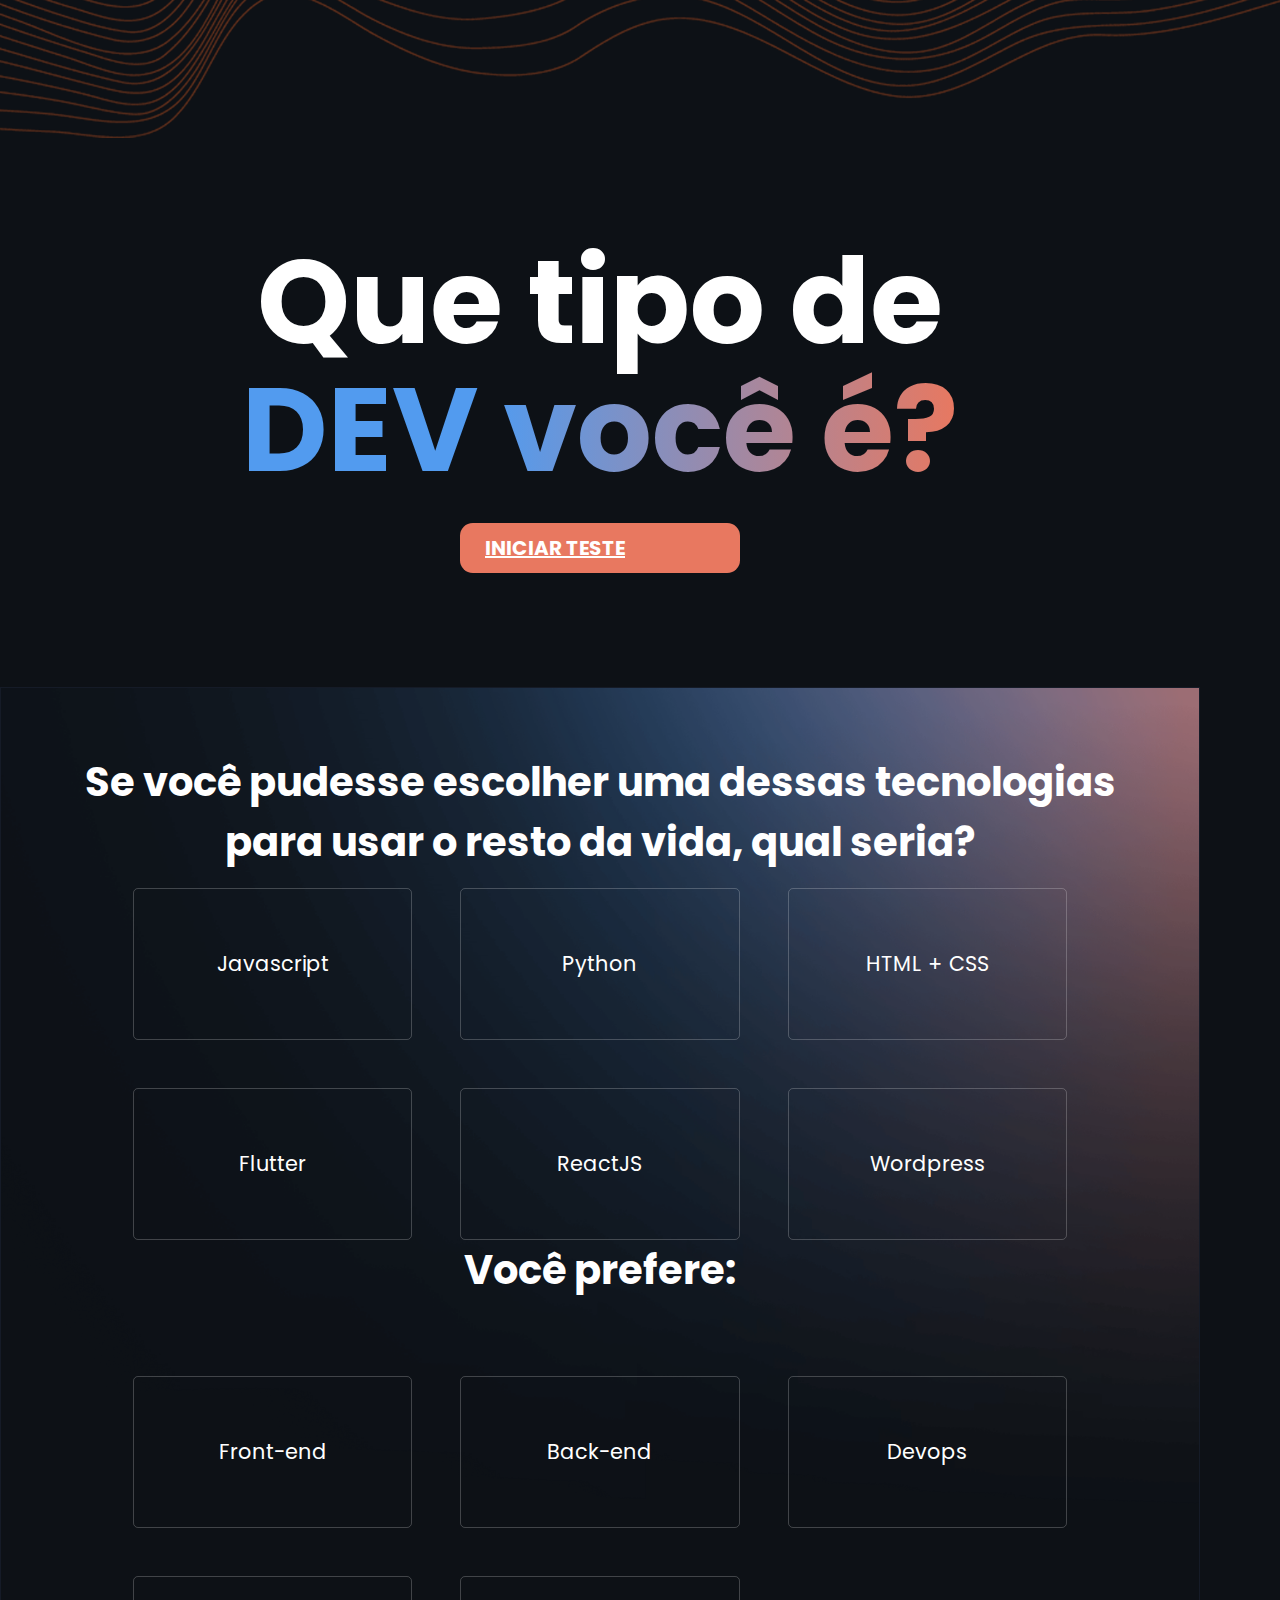
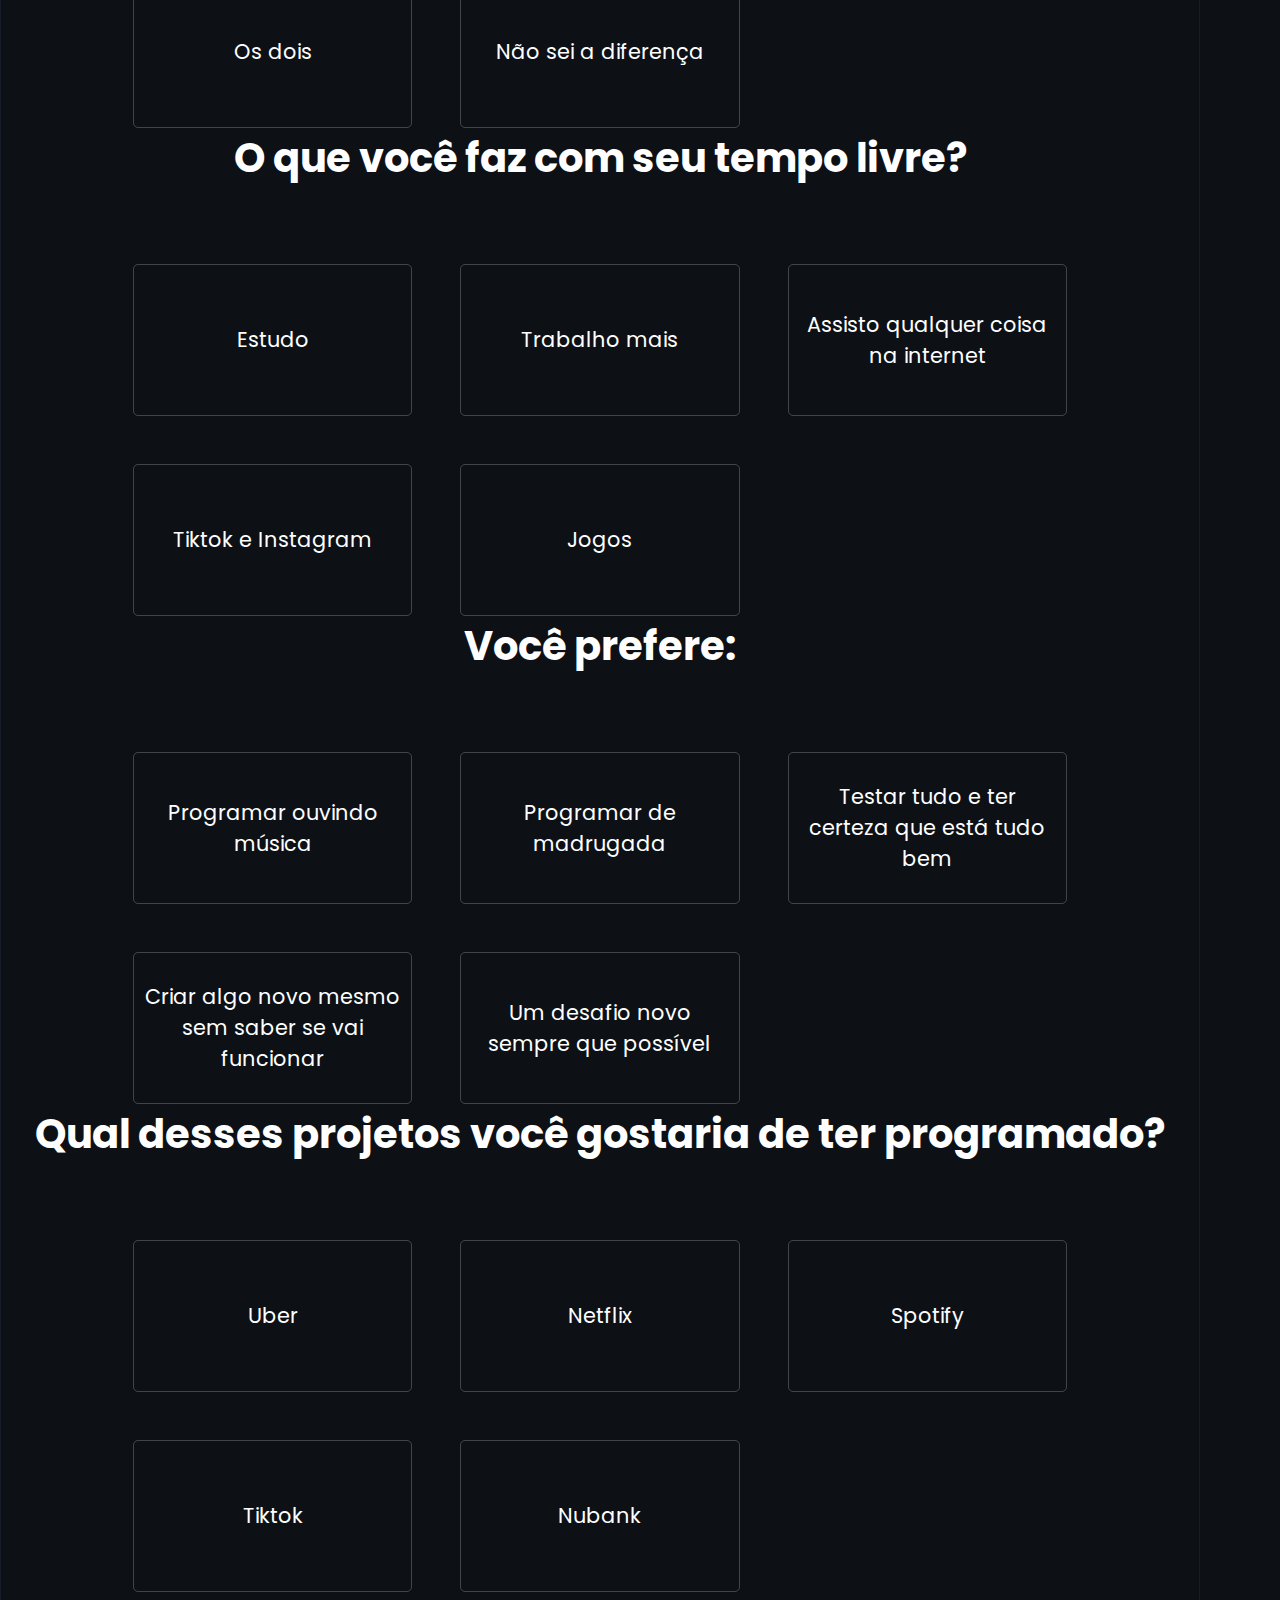
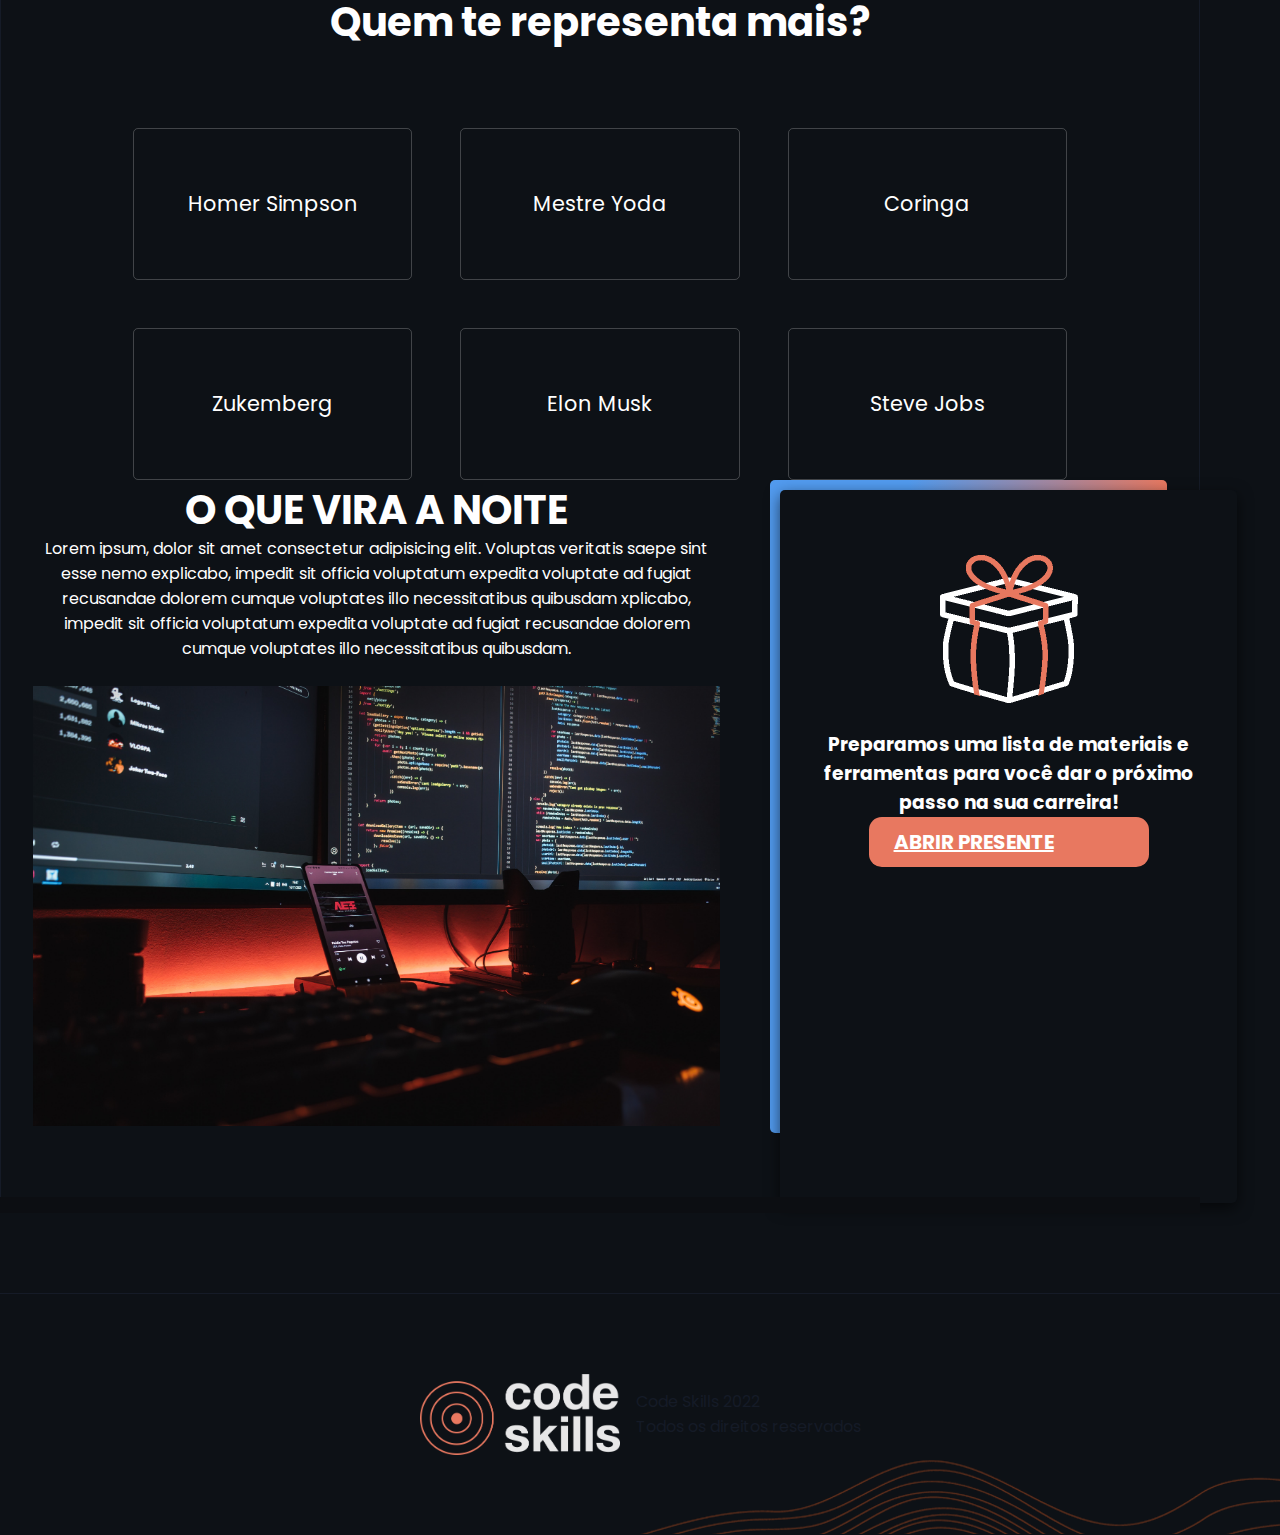
==== index.html @ 41170717 "new layout to result screen" ====
<!DOCTYPE html>
<html lang="pt-br">
<head>
    <meta charset="UTF-8">
    <meta http-equiv="X-UA-Compatible" content="IE=edge">
    <meta name="viewport" content="width=device-width, initial-scale=1.0">
    <title>Code Skills Lab | Wordpress</title>
    <link rel="icon" type="image/png" href="assets/img/favicon.png">
    <link rel="preconnect" href="https://fonts.googleapis.com">
    <link rel="preconnect" href="https://fonts.gstatic.com" crossorigin>
    <link href="https://fonts.googleapis.com/css2?family=Poppins:wght@300;400;700&display=swap" rel="stylesheet">
    <link href="https://cdn.jsdelivr.net/npm/bootstrap@5.1.3/dist/css/bootstrap.min.css" rel="stylesheet" integrity="sha384-1BmE4kWBq78iYhFldvKuhfTAU6auU8tT94WrHftjDbrCEXSU1oBoqyl2QvZ6jIW3" crossorigin="anonymous">
    <link rel="stylesheet" href="assets/css/main.css">
</head>
<body>
    
    <section id="hero">
        <img src="assets/img/wave_intro.png" class="wave_intro">
        <div class="container">
            <div class="row justify-content-center">
                <div class="col-lg-10 texto">
                    <!-- <img src="assets/img/logo_lab.png" class="logo_lab"> -->
                    <h1>Que tipo de <br><span class="text-gradient">DEV você é?</span></h1>
                    <div class="botoes">
                        <a href="#" class="btn btn-primary">INICIAR TESTE</a>
                    </div>
                </div>
            </div>
        </div>
    </section>
    
    <section id="aprender">
        <div class="container">
            
            <div class="box" id="pergunta_1">
                <div id="perguntasSlide" class="carousel slide" data-bs-interval="false" data-bs-ride="carousel">
                    <div class="carousel-inner">
                        <!-- Pergunta 1 -->
                        <div class="carousel-item active">
                            <h2>Se você pudesse escolher uma dessas tecnologias para usar o resto da vida, qual seria?</h2>
                            <div class="lista">
                                <div class="item">
                                    <input type="radio" value="Javascript" id="r1_pergunta_1" name="pergunta_1">
                                    <label for="r1_pergunta_1">Javascript</label>
                                </div>
                                <div class="item">
                                    <input type="radio" value="Python" id="r2_pergunta_1" name="pergunta_1">
                                    <label for="r2_pergunta_1">Python</label>
                                </div>
                                <div class="item">
                                    <input type="radio" value="HTML + CSS" id="r3_pergunta_1" name="pergunta_1">
                                    <label for="r3_pergunta_1">HTML + CSS</label>
                                </div>
                                <div class="item">
                                    <input type="radio" value="Flutter" id="r4_pergunta_1" name="pergunta_1">
                                    <label for="r4_pergunta_1">Flutter</label>
                                </div>
                                <div class="item">
                                    <input type="radio" value="ReactJS" id="r5_pergunta_1" name="pergunta_1">
                                    <label for="r5_pergunta_1">ReactJS</label>
                                </div>
                                <div class="item">
                                    <input type="radio" value="Wordpress" id="r6_pergunta_1" name="pergunta_1">
                                    <label for="r6_pergunta_1">Wordpress</label>
                                </div>
                            </div>
                        </div>
                        
                        <!-- Pergunta 2 -->
                        <div class="carousel-item">
                            <h2>Você prefere:</h2>
                            <div class="lista">
                                <div class="item">
                                    <input type="radio" value="Front-end" id="r1_pergunta_2" name="pergunta_2">
                                    <label for="r1_pergunta_2">Front-end</label>
                                </div>
                                <div class="item">
                                    <input type="radio" value="Back-end" id="r2_pergunta_2" name="pergunta_2">
                                    <label for="r2_pergunta_2">Back-end</label>
                                </div>
                                <div class="item">
                                    <input type="radio" value="Back-end" id="r3_pergunta_2" name="pergunta_2">
                                    <label for="r3_pergunta_2">Devops</label>
                                </div>
                                <div class="item">
                                    <input type="radio" value="Os dois" id="r4_pergunta_2" name="pergunta_2">
                                    <label for="r4_pergunta_2">Os dois</label>
                                </div>
                                <div class="item">
                                    <input type="radio" value="Não sei a diferença" id="r5_pergunta_2" name="pergunta_2">
                                    <label for="r5_pergunta_2">Não sei a diferença</label>
                                </div>
                            </div>
                        </div>
                        
                        <!-- Pergunta 3 -->
                        <div class="carousel-item">
                            <h2>O que você faz com seu tempo livre?</h2>
                            <div class="lista">
                                <div class="item">
                                    <input type="radio" value="Estudo" id="r1_pergunta_3" name="pergunta_3">
                                    <label for="r1_pergunta_3">Estudo</label>
                                </div>
                                <div class="item">
                                    <input type="radio" value="Trabalho mais" id="r2_pergunta_3" name="pergunta_3">
                                    <label for="r2_pergunta_3">Trabalho mais</label>
                                </div>
                                <div class="item">
                                    <input type="radio" value="Assisto qualquer coisa na internet" id="r3_pergunta_3" name="pergunta_3">
                                    <label for="r3_pergunta_3">Assisto qualquer coisa na internet</label>
                                </div>
                                <div class="item">
                                    <input type="radio" value="Tiktok e Instagram" id="r4_pergunta_3" name="pergunta_3">
                                    <label for="r4_pergunta_3">Tiktok e Instagram</label>
                                </div>
                                <div class="item">
                                    <input type="radio" value="Jogos" id="r5_pergunta_3" name="pergunta_3">
                                    <label for="r5_pergunta_3">Jogos</label>
                                </div>
                            </div>
                        </div>
                        
                        <!-- Pergunta 4 -->
                        <div class="carousel-item">
                            <h2>Você prefere:</h2>
                            <div class="lista">
                                <div class="item">
                                    <input type="radio" value="Programar ouvindo música" id="r1_pergunta_4" name="pergunta_4">
                                    <label for="r1_pergunta_4">Programar ouvindo música</label>
                                </div>
                                <div class="item">
                                    <input type="radio" value="Programar de madrugada " id="r2_pergunta_4" name="pergunta_4">
                                    <label for="r2_pergunta_4">Programar de madrugada </label>
                                </div>
                                <div class="item">
                                    <input type="radio" value="Testar tudo e ter certeza que está tudo bem" id="r3_pergunta_4" name="pergunta_4">
                                    <label for="r3_pergunta_4">Testar tudo e ter certeza que está tudo bem</label>
                                </div>
                                <div class="item">
                                    <input type="radio" value="Criar algo novo mesmo sem saber se vai funcionar" id="r4_pergunta_4" name="pergunta_4">
                                    <label for="r4_pergunta_4">Criar algo novo mesmo sem saber se vai funcionar</label>
                                </div>
                                <div class="item">
                                    <input type="radio" value="Um desafio novo sempre que possível" id="r5_pergunta_4" name="pergunta_4">
                                    <label for="r5_pergunta_4">Um desafio novo sempre que possível</label>
                                </div>
                            </div>
                        </div>
                        
                        <!-- Pergunta 5 -->
                        <div class="carousel-item">
                            <h2>Qual desses projetos você gostaria de ter programado?</h2>
                            <div class="lista">
                                <div class="item">
                                    <input type="radio" value="Uber" id="r1_pergunta_5" name="pergunta_5">
                                    <label for="r1_pergunta_5">Uber</label>
                                </div>
                                <div class="item">
                                    <input type="radio" value="Netflix" id="r2_pergunta_5" name="pergunta_5">
                                    <label for="r2_pergunta_5">Netflix</label>
                                </div>
                                <div class="item">
                                    <input type="radio" value="Spotify" id="r3_pergunta_5" name="pergunta_5">
                                    <label for="r3_pergunta_5">Spotify</label>
                                </div>
                                <div class="item">
                                    <input type="radio" value="Tiktok" id="r4_pergunta_5" name="pergunta_5">
                                    <label for="r4_pergunta_5">Tiktok</label>
                                </div>
                                <div class="item">
                                    <input type="radio" value="Nubank" id="r5_pergunta_5" name="pergunta_5">
                                    <label for="r5_pergunta_5">Nubank</label>
                                </div>
                            </div>
                        </div>
                        
                        <!-- Pergunta 6 -->
                        <div class="carousel-item">
                            <h2>Quem te representa mais?</h2>
                            <div class="lista">
                                <div class="item">
                                    <input type="radio" value="Homer Simpson" id="r1_pergunta_6" name="pergunta_6">
                                    <label for="r1_pergunta_6">Homer Simpson</label>
                                </div>
                                <div class="item">
                                    <input type="radio" value="Mestre Yoda" id="r2_pergunta_6" name="pergunta_6">
                                    <label for="r2_pergunta_6">Mestre Yoda</label>
                                </div>
                                <div class="item">
                                    <input type="radio" value="Coringa" id="r3_pergunta_6" name="pergunta_6">
                                    <label for="r3_pergunta_6">Coringa</label>
                                </div>
                                <div class="item">
                                    <input type="radio" value="Zukemberg" id="r4_pergunta_6" name="pergunta_6">
                                    <label for="r4_pergunta_6">Zukemberg</label>
                                </div>
                                <div class="item">
                                    <input type="radio" value="Elon Musk" id="r5_pergunta_6" name="pergunta_6">
                                    <label for="r5_pergunta_6">Elon Musk</label>
                                </div>
                                <div class="item">
                                    <input type="radio" value="Steve Jobs" id="r6_pergunta_6" name="pergunta_6">
                                    <label for="r6_pergunta_6">Steve Jobs</label>
                                </div>
                            </div>
                        </div>
                        
                        <!-- Resultado -->
                        <div class="carousel-item">
                            <div class="resultado">
                                <div class="conteudo">
                                    <h2>O QUE VIRA A NOITE</h2>
                                    Lorem ipsum, dolor sit amet consectetur adipisicing elit. Voluptas veritatis saepe sint esse nemo explicabo, impedit sit officia voluptatum expedita voluptate ad fugiat recusandae dolorem cumque voluptates illo necessitatibus quibusdam xplicabo, impedit sit officia voluptatum expedita voluptate ad fugiat recusandae dolorem cumque voluptates illo necessitatibus quibusdam.
                                    <img src="assets/img/r1.jpeg" alt="">
                                </div>
                                <div class="promo">
                                    <div class="promo-content">
                                        <img src="./assets/img/gift.gif" alt="">
                                        <h3>Preparamos uma lista de materiais e ferramentas para você dar o próximo passo na sua carreira!</h3>
                                        <div class="botoes">
                                            <a href="#" class="btn btn-primary mt-4">ABRIR PRESENTE</a>
                                        </div>
                                    </div>
                                </div>
                            </div>
                        </div>
                    </div>
                </div>
            </div>
            
            <div class="borda">
                <div class="load load-0"></div>
            </div>
        </div>
    </section>
    
    <footer>
        <img src="assets/img/codeskills_logo.png" alt="">
        Code Skills 2022<br>Todos os direitos reservados
    </footer>
    
    <script src="https://cdn.jsdelivr.net/npm/bootstrap@5.1.3/dist/js/bootstrap.bundle.min.js"></script>
    <script src="./assets/js/main.js"></script>
</body>
</html>
---- assets/css/main.css ----
*{margin:0;padding:0}html,body{background-color:#0d1116;color:#fff;font-size:16px;font-family:"Poppins", sans-serif;overflow-x:hidden}h1,h2,h3,h4,h5,h6{font-weight:bold}.container{max-width:1200px}img{max-width:100%}.btn{border-radius:.8rem;padding:10px 25px}.btn-primary{font-weight:bold}.btn span>img{width:13px;margin-right:10px}.direct{display:table;width:100%;padding:2rem 1rem;text-align:center}.direct img{width:20px}.text-gradient{background:-webkit-gradient(linear, left top, right top, color-stop(35%, #529bef), to(#e87860));background:linear-gradient(90deg, #529bef 35%, #e87860 100%);-webkit-background-clip:text;-webkit-text-fill-color:transparent}section,.cta_compra{z-index:9 !important;position:relative}@media (max-width: 1024px){html,body{overflow-x:hidden}.container{max-width:900px}}#hero{margin-bottom:50px}#hero .wave_intro{width:100%;height:auto}#hero .texto{padding:4rem 0}#hero .texto img{max-width:100px;margin:auto;display:block}#hero .texto h1{font-size:7.4rem;line-height:8rem;font-weight:bold;margin:1.8rem 0;text-align:center}#hero .texto p span{font-weight:bold;display:table;margin-bottom:2.1rem}.btn{color:#fff;margin:auto;display:block;width:230px;font-size:20px;background-color:#e87860;border-color:#e87860;-webkit-transition:all .2s;transition:all .2s}.btn:hover{-webkit-filter:brightness(1.2);filter:brightness(1.2)}@media (max-width: 1024px){#hero h1{font-size:4.4rem !important;text-align:center;line-height:5rem !important}#hero p span{margin:0 auto 2.1rem auto}#hero .texto,#hero .video{width:100%;max-width:100%;padding:0 2rem}#hero .botoes,#hero .logo_lab{display:table;margin:auto}#hero .video{min-height:450px;margin-top:4rem}}@media (max-width: 460px){#hero h1{font-size:2.8rem !important;line-height:3.5rem !important}#hero .botoes{display:-webkit-box;display:-ms-flexbox;display:flex;-webkit-box-pack:center;-ms-flex-pack:center;justify-content:center;-webkit-box-orient:vertical;-webkit-box-direction:normal;-ms-flex-direction:column;flex-direction:column}}#aprender .box{padding:4rem 2rem;border:1px solid #151b27;border-bottom:0;background-image:url("../img/bg_aprender.png");background-size:100%;background-repeat:no-repeat;background-position:top}#aprender .box.active{display:block}#aprender .box h2{text-align:center;font-size:2.5rem;height:3.5rem}#aprender .box .lista{display:-ms-grid;display:grid;-ms-grid-columns:1fr 1fr 1fr;grid-template-columns:1fr 1fr 1fr;gap:3rem;margin-top:5rem;padding:0 100px}#aprender .box .lista .item label{display:-webkit-box;display:-ms-flexbox;display:flex;-webkit-box-align:center;-ms-flex-align:center;align-items:center;-webkit-box-orient:vertical;-webkit-box-direction:normal;-ms-flex-direction:column;flex-direction:column;-webkit-box-pack:center;-ms-flex-pack:center;justify-content:center;padding:10px;border:1px solid rgba(255,255,255,0.216);font-size:1.3rem;text-align:center;height:130px;border-radius:5px;position:relative;cursor:pointer;-webkit-transition:all .2s;transition:all .2s}#aprender .box .lista .item label:hover{border-bottom-color:#e87860}#aprender .box .lista .item label::after{content:'';width:0%;height:100%;top:0;left:0;background:-webkit-gradient(linear, left top, right top, color-stop(35%, #529bef), to(#e87860));background:linear-gradient(90deg, #529bef 35%, #e87860 100%);position:absolute;z-index:-1;opacity:1;-webkit-transition:all .4s;transition:all .4s}#aprender .box .lista .item input{position:absolute;left:-5000px}#aprender .box .lista .item input:checked+label{border:0;font-weight:bold}#aprender .box .lista .item input:checked+label::after{width:100%;opacity:1}#aprender .borda{width:100%;height:1rem;background:-webkit-gradient(linear, left top, right top, color-stop(35%, #529bef), to(#e87860));background:linear-gradient(90deg, #529bef 35%, #e87860 100%);border:0;position:relative}#aprender .borda .load{position:absolute;top:0;right:0;height:100%;background-color:#0c0e12;width:100%}#aprender .borda .load-1{width:99%;-webkit-transition:all .2s;transition:all .2s}#aprender .borda .load-2{width:98%;-webkit-transition:all .2s;transition:all .2s}#aprender .borda .load-3{width:97%;-webkit-transition:all .2s;transition:all .2s}#aprender .borda .load-4{width:96%;-webkit-transition:all .2s;transition:all .2s}#aprender .borda .load-5{width:95%;-webkit-transition:all .2s;transition:all .2s}#aprender .borda .load-6{width:94%;-webkit-transition:all .2s;transition:all .2s}#aprender .borda .load-7{width:93%;-webkit-transition:all .2s;transition:all .2s}#aprender .borda .load-8{width:92%;-webkit-transition:all .2s;transition:all .2s}#aprender .borda .load-9{width:91%;-webkit-transition:all .2s;transition:all .2s}#aprender .borda .load-10{width:90%;-webkit-transition:all .2s;transition:all .2s}#aprender .borda .load-11{width:89%;-webkit-transition:all .2s;transition:all .2s}#aprender .borda .load-12{width:88%;-webkit-transition:all .2s;transition:all .2s}#aprender .borda .load-13{width:87%;-webkit-transition:all .2s;transition:all .2s}#aprender .borda .load-14{width:86%;-webkit-transition:all .2s;transition:all .2s}#aprender .borda .load-15{width:85%;-webkit-transition:all .2s;transition:all .2s}#aprender .borda .load-16{width:84%;-webkit-transition:all .2s;transition:all .2s}#aprender .borda .load-17{width:83%;-webkit-transition:all .2s;transition:all .2s}#aprender .borda .load-18{width:82%;-webkit-transition:all .2s;transition:all .2s}#aprender .borda .load-19{width:81%;-webkit-transition:all .2s;transition:all .2s}#aprender .borda .load-20{width:80%;-webkit-transition:all .2s;transition:all .2s}#aprender .borda .load-21{width:79%;-webkit-transition:all .2s;transition:all .2s}#aprender .borda .load-22{width:78%;-webkit-transition:all .2s;transition:all .2s}#aprender .borda .load-23{width:77%;-webkit-transition:all .2s;transition:all .2s}#aprender .borda .load-24{width:76%;-webkit-transition:all .2s;transition:all .2s}#aprender .borda .load-25{width:75%;-webkit-transition:all .2s;transition:all .2s}#aprender .borda .load-26{width:74%;-webkit-transition:all .2s;transition:all .2s}#aprender .borda .load-27{width:73%;-webkit-transition:all .2s;transition:all .2s}#aprender .borda .load-28{width:72%;-webkit-transition:all .2s;transition:all .2s}#aprender .borda .load-29{width:71%;-webkit-transition:all .2s;transition:all .2s}#aprender .borda .load-30{width:70%;-webkit-transition:all .2s;transition:all .2s}#aprender .borda .load-31{width:69%;-webkit-transition:all .2s;transition:all .2s}#aprender .borda .load-32{width:68%;-webkit-transition:all .2s;transition:all .2s}#aprender .borda .load-33{width:67%;-webkit-transition:all .2s;transition:all .2s}#aprender .borda .load-34{width:66%;-webkit-transition:all .2s;transition:all .2s}#aprender .borda .load-35{width:65%;-webkit-transition:all .2s;transition:all .2s}#aprender .borda .load-36{width:64%;-webkit-transition:all .2s;transition:all .2s}#aprender .borda .load-37{width:63%;-webkit-transition:all .2s;transition:all .2s}#aprender .borda .load-38{width:62%;-webkit-transition:all .2s;transition:all .2s}#aprender .borda .load-39{width:61%;-webkit-transition:all .2s;transition:all .2s}#aprender .borda .load-40{width:60%;-webkit-transition:all .2s;transition:all .2s}#aprender .borda .load-41{width:59%;-webkit-transition:all .2s;transition:all .2s}#aprender .borda .load-42{width:58%;-webkit-transition:all .2s;transition:all .2s}#aprender .borda .load-43{width:57%;-webkit-transition:all .2s;transition:all .2s}#aprender .borda .load-44{width:56%;-webkit-transition:all .2s;transition:all .2s}#aprender .borda .load-45{width:55%;-webkit-transition:all .2s;transition:all .2s}#aprender .borda .load-46{width:54%;-webkit-transition:all .2s;transition:all .2s}#aprender .borda .load-47{width:53%;-webkit-transition:all .2s;transition:all .2s}#aprender .borda .load-48{width:52%;-webkit-transition:all .2s;transition:all .2s}#aprender .borda .load-49{width:51%;-webkit-transition:all .2s;transition:all .2s}#aprender .borda .load-50{width:50%;-webkit-transition:all .2s;transition:all .2s}#aprender .borda .load-51{width:49%;-webkit-transition:all .2s;transition:all .2s}#aprender .borda .load-52{width:48%;-webkit-transition:all .2s;transition:all .2s}#aprender .borda .load-53{width:47%;-webkit-transition:all .2s;transition:all .2s}#aprender .borda .load-54{width:46%;-webkit-transition:all .2s;transition:all .2s}#aprender .borda .load-55{width:45%;-webkit-transition:all .2s;transition:all .2s}#aprender .borda .load-56{width:44%;-webkit-transition:all .2s;transition:all .2s}#aprender .borda .load-57{width:43%;-webkit-transition:all .2s;transition:all .2s}#aprender .borda .load-58{width:42%;-webkit-transition:all .2s;transition:all .2s}#aprender .borda .load-59{width:41%;-webkit-transition:all .2s;transition:all .2s}#aprender .borda .load-60{width:40%;-webkit-transition:all .2s;transition:all .2s}#aprender .borda .load-61{width:39%;-webkit-transition:all .2s;transition:all .2s}#aprender .borda .load-62{width:38%;-webkit-transition:all .2s;transition:all .2s}#aprender .borda .load-63{width:37%;-webkit-transition:all .2s;transition:all .2s}#aprender .borda .load-64{width:36%;-webkit-transition:all .2s;transition:all .2s}#aprender .borda .load-65{width:35%;-webkit-transition:all .2s;transition:all .2s}#aprender .borda .load-66{width:34%;-webkit-transition:all .2s;transition:all .2s}#aprender .borda .load-67{width:33%;-webkit-transition:all .2s;transition:all .2s}#aprender .borda .load-68{width:32%;-webkit-transition:all .2s;transition:all .2s}#aprender .borda .load-69{width:31%;-webkit-transition:all .2s;transition:all .2s}#aprender .borda .load-70{width:30%;-webkit-transition:all .2s;transition:all .2s}#aprender .borda .load-71{width:29%;-webkit-transition:all .2s;transition:all .2s}#aprender .borda .load-72{width:28%;-webkit-transition:all .2s;transition:all .2s}#aprender .borda .load-73{width:27%;-webkit-transition:all .2s;transition:all .2s}#aprender .borda .load-74{width:26%;-webkit-transition:all .2s;transition:all .2s}#aprender .borda .load-75{width:25%;-webkit-transition:all .2s;transition:all .2s}#aprender .borda .load-76{width:24%;-webkit-transition:all .2s;transition:all .2s}#aprender .borda .load-77{width:23%;-webkit-transition:all .2s;transition:all .2s}#aprender .borda .load-78{width:22%;-webkit-transition:all .2s;transition:all .2s}#aprender .borda .load-79{width:21%;-webkit-transition:all .2s;transition:all .2s}#aprender .borda .load-80{width:20%;-webkit-transition:all .2s;transition:all .2s}#aprender .borda .load-81{width:19%;-webkit-transition:all .2s;transition:all .2s}#aprender .borda .load-82{width:18%;-webkit-transition:all .2s;transition:all .2s}#aprender .borda .load-83{width:17%;-webkit-transition:all .2s;transition:all .2s}#aprender .borda .load-84{width:16%;-webkit-transition:all .2s;transition:all .2s}#aprender .borda .load-85{width:15%;-webkit-transition:all .2s;transition:all .2s}#aprender .borda .load-86{width:14%;-webkit-transition:all .2s;transition:all .2s}#aprender .borda .load-87{width:13%;-webkit-transition:all .2s;transition:all .2s}#aprender .borda .load-88{width:12%;-webkit-transition:all .2s;transition:all .2s}#aprender .borda .load-89{width:11%;-webkit-transition:all .2s;transition:all .2s}#aprender .borda .load-90{width:10%;-webkit-transition:all .2s;transition:all .2s}#aprender .borda .load-91{width:9%;-webkit-transition:all .2s;transition:all .2s}#aprender .borda .load-92{width:8%;-webkit-transition:all .2s;transition:all .2s}#aprender .borda .load-93{width:7%;-webkit-transition:all .2s;transition:all .2s}#aprender .borda .load-94{width:6%;-webkit-transition:all .2s;transition:all .2s}#aprender .borda .load-95{width:5%;-webkit-transition:all .2s;transition:all .2s}#aprender .borda .load-96{width:4%;-webkit-transition:all .2s;transition:all .2s}#aprender .borda .load-97{width:3%;-webkit-transition:all .2s;transition:all .2s}#aprender .borda .load-98{width:2%;-webkit-transition:all .2s;transition:all .2s}#aprender .borda .load-99{width:1%;-webkit-transition:all .2s;transition:all .2s}#aprender .borda .load-100{width:0%;-webkit-transition:all .2s;transition:all .2s}#aprender .resultado{display:-webkit-box;display:-ms-flexbox;display:flex;gap:50px}#aprender .resultado .conteudo{text-align:center;-webkit-box-flex:1;-ms-flex:1;flex:1}#aprender .resultado .conteudo img{margin-top:25px}#aprender .resultado .promo{width:35%;border-radius:5px;background:-webkit-gradient(linear, left top, right top, color-stop(35%, #529bef), to(#e87860));background:linear-gradient(90deg, #529bef 35%, #e87860 100%);position:relative}#aprender .resultado .promo .promo-content{position:absolute;background-color:#0d1116;padding:40px;height:calc(100% - 20px);width:calc(100% - 20px);top:10px;left:10px;border-radius:5px;-webkit-box-shadow:rgba(0,0,0,0.6) 0px 5px 15px;box-shadow:rgba(0,0,0,0.6) 0px 5px 15px;display:-webkit-box;display:-ms-flexbox;display:flex;-webkit-box-orient:vertical;-webkit-box-direction:normal;-ms-flex-direction:column;flex-direction:column;-webkit-box-align:center;-ms-flex-align:center;align-items:center}#aprender .resultado .promo .promo-content img{width:200px}#aprender .resultado .promo .promo-content h3{text-align:center}@media (max-width: 1024px){#aprender .lista{-ms-grid-columns:1fr 1fr !important;grid-template-columns:1fr 1fr !important}#aprender h2{height:auto !important}}@media (max-width: 460px){#aprender h2{font-size:1.8rem !important}#aprender .borda{position:fixed;z-index:9999999;bottom:0;left:0}#aprender .box{background-repeat:no-repeat;background-position:top right;background-size:150%}#aprender .box .lista{padding:0;gap:1rem}#aprender .box .lista .item label{font-size:1rem}}footer{margin-top:5rem;border-top:1px solid #151b27;padding:5rem 0;background:url("../img/wave_footer.png");background-repeat:no-repeat;background-size:50%;background-position:bottom right;display:-webkit-box;display:-ms-flexbox;display:flex;-webkit-box-pack:center;-ms-flex-pack:center;justify-content:center;-webkit-box-align:center;-ms-flex-align:center;align-items:center;color:#151b27;gap:1rem}footer img{width:200px}@media (max-width: 460px){footer{-webkit-box-orient:vertical;-webkit-box-direction:normal;-ms-flex-direction:column;flex-direction:column;text-align:center}}
/*# sourceMappingURL=main.css.map */
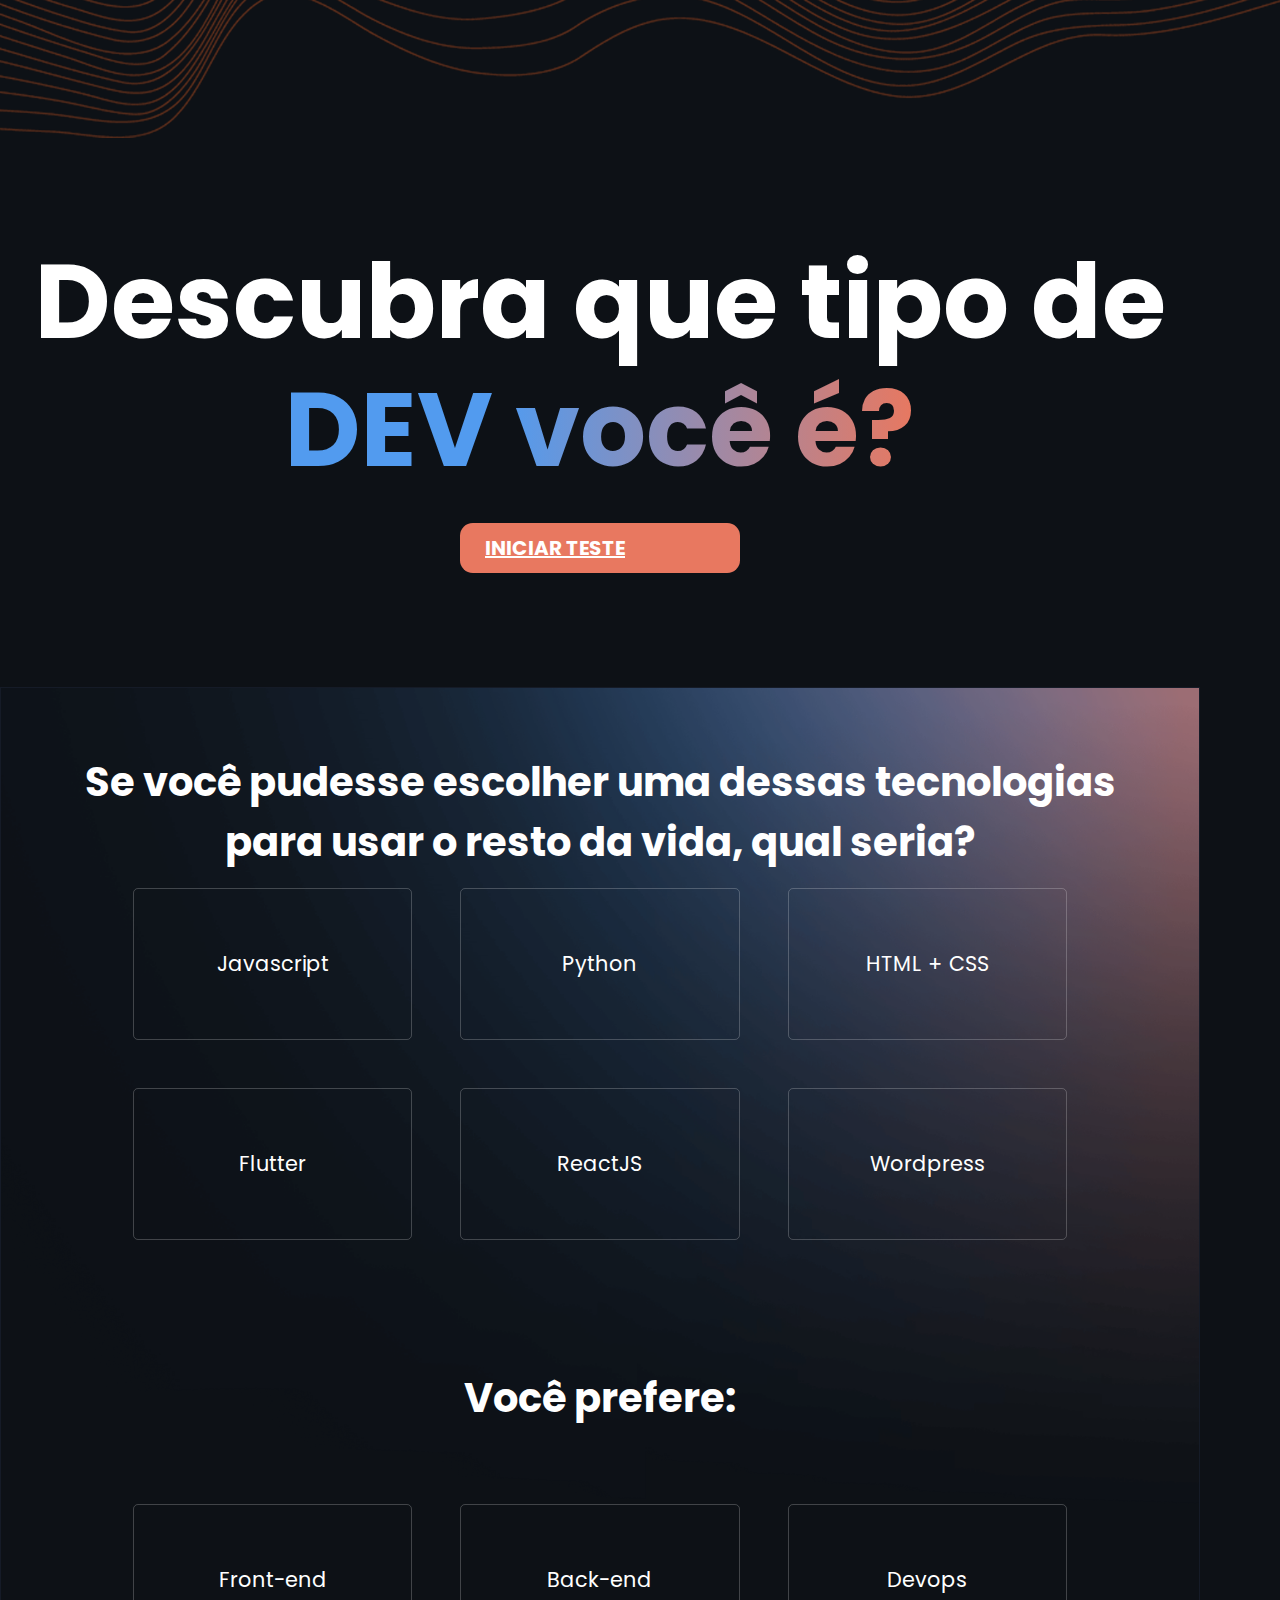
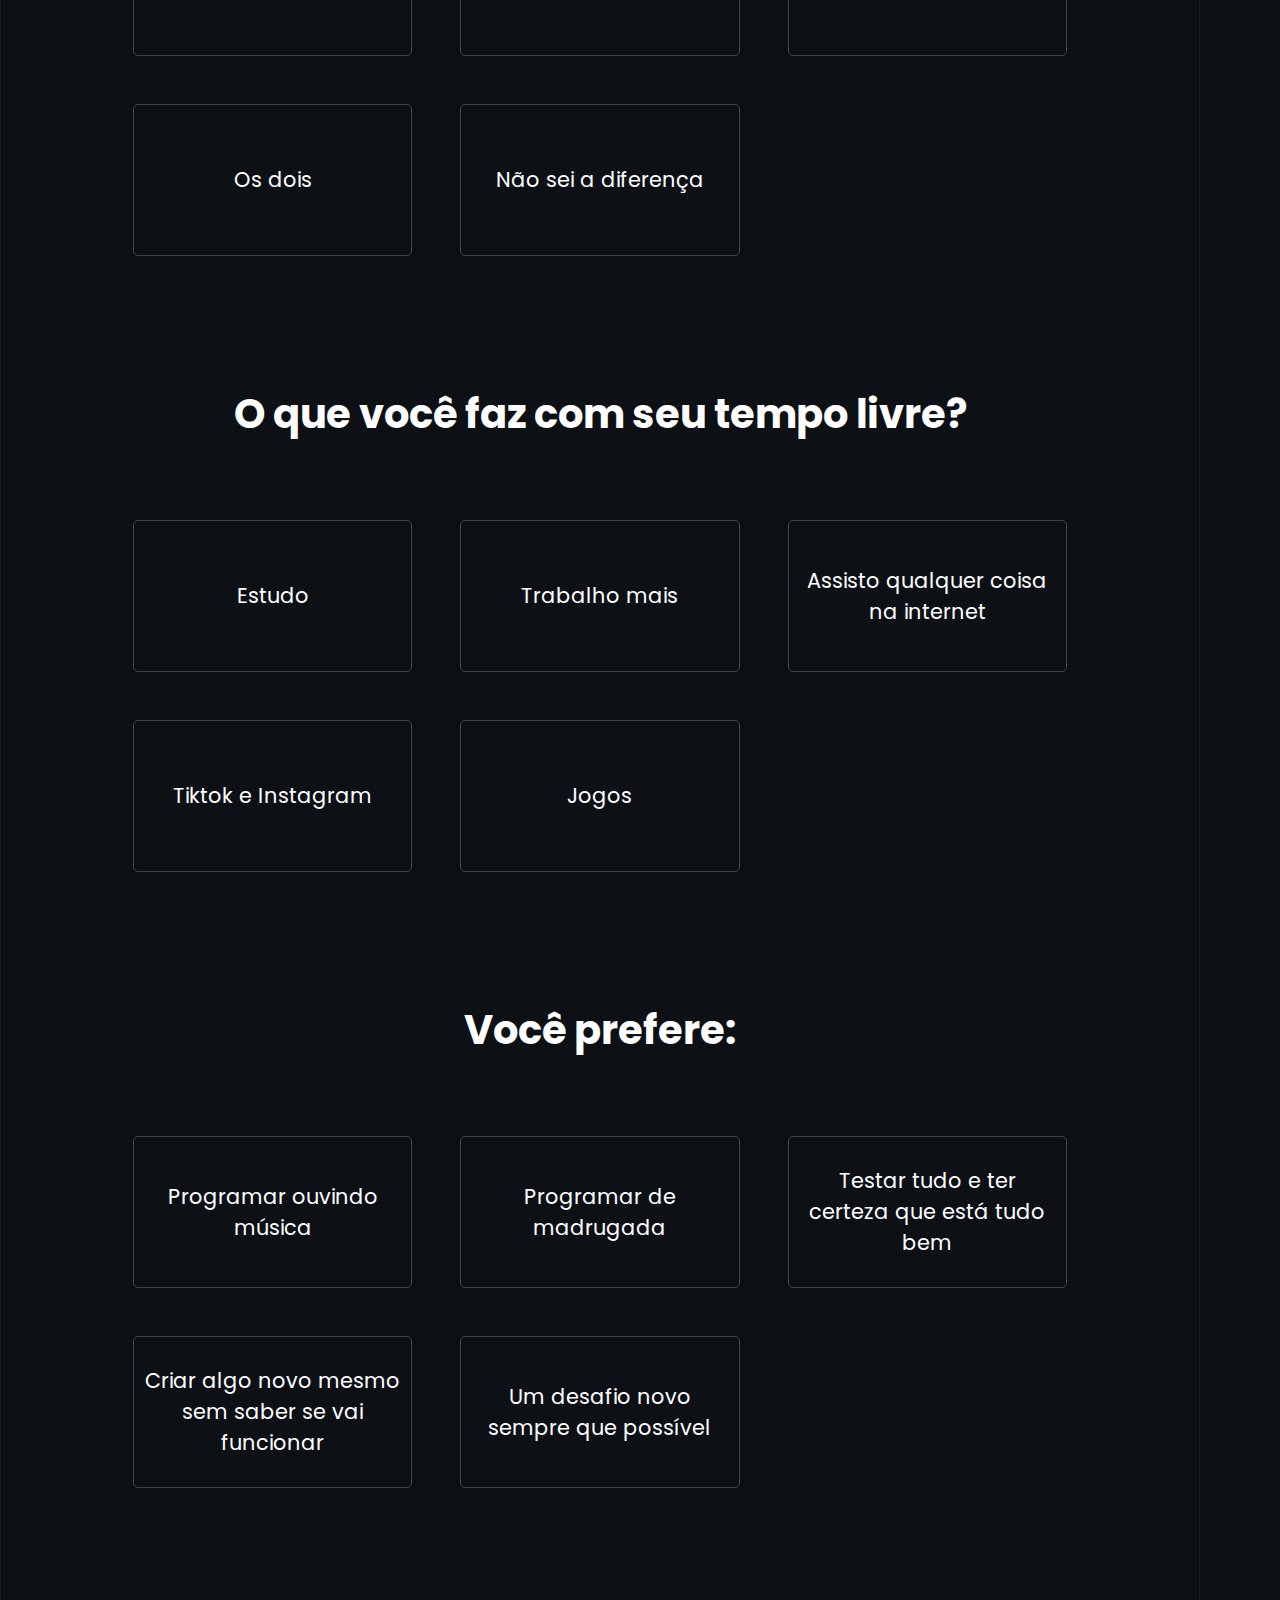
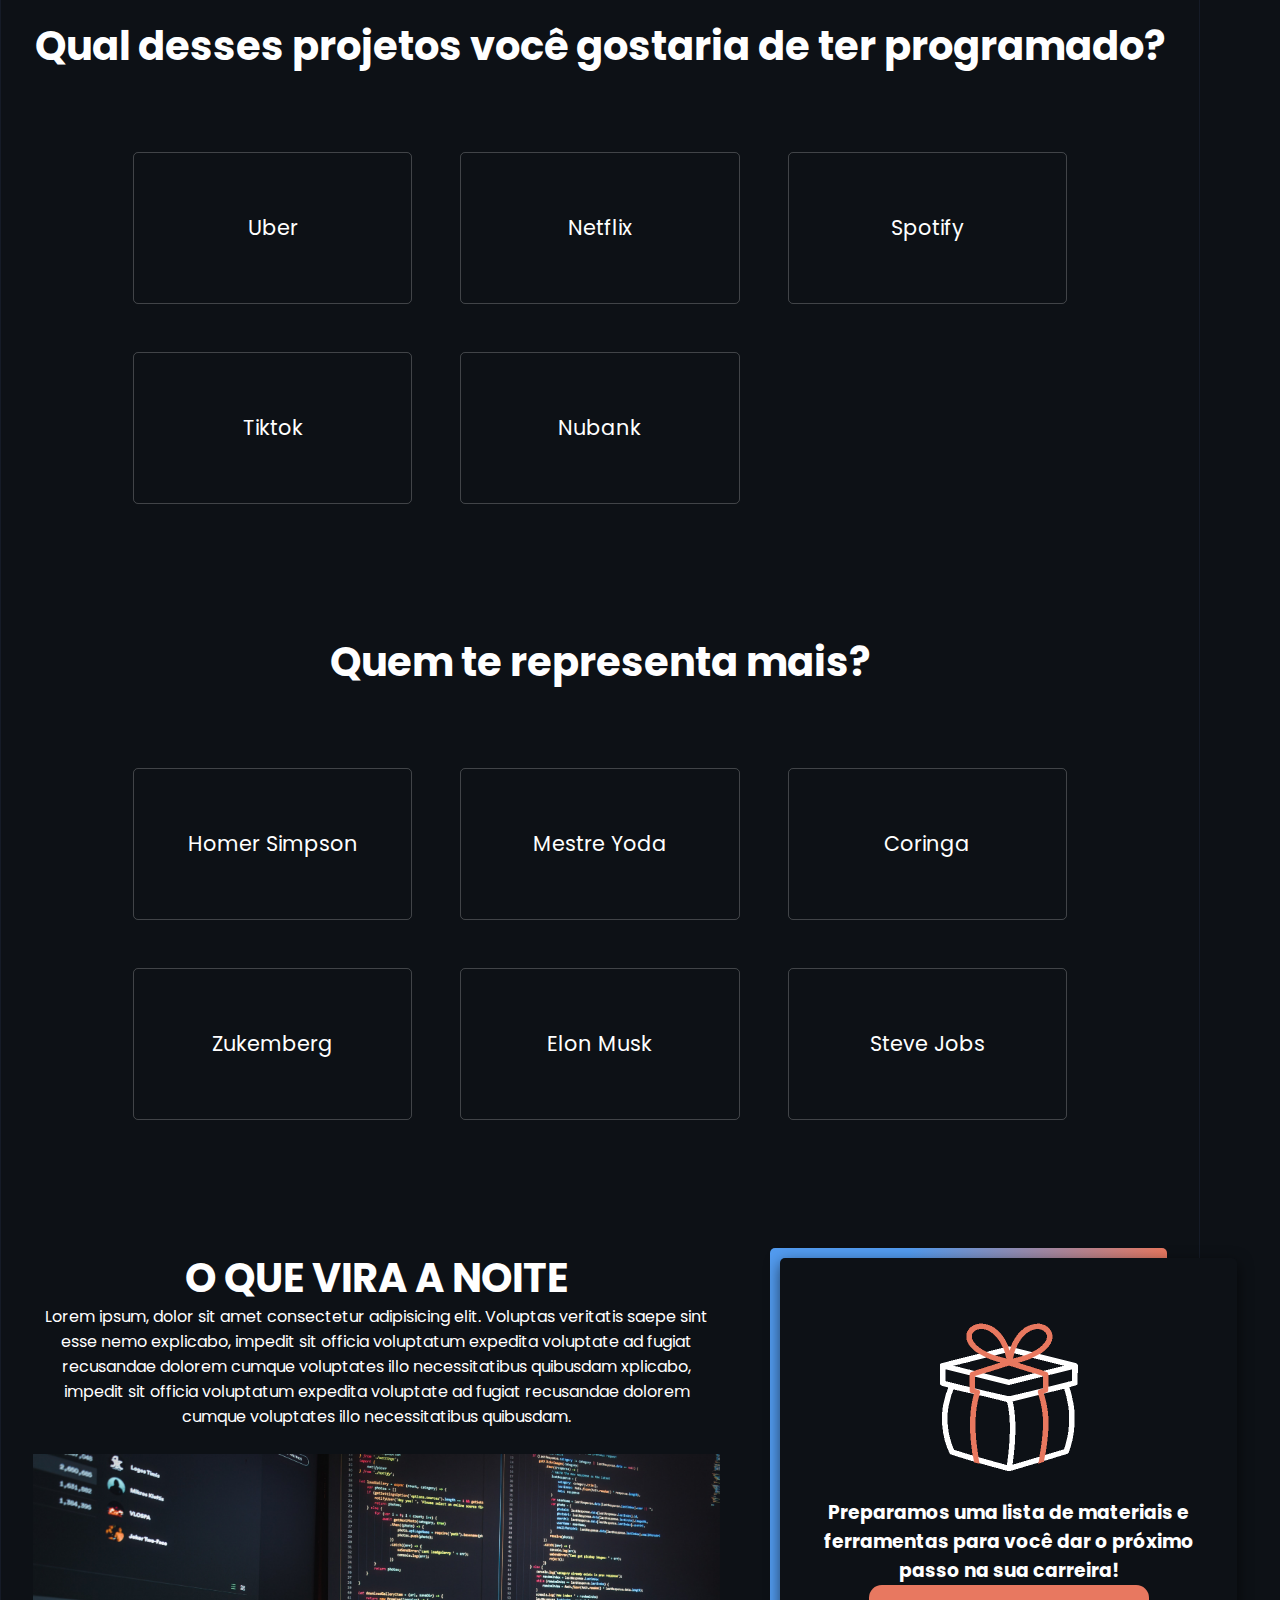
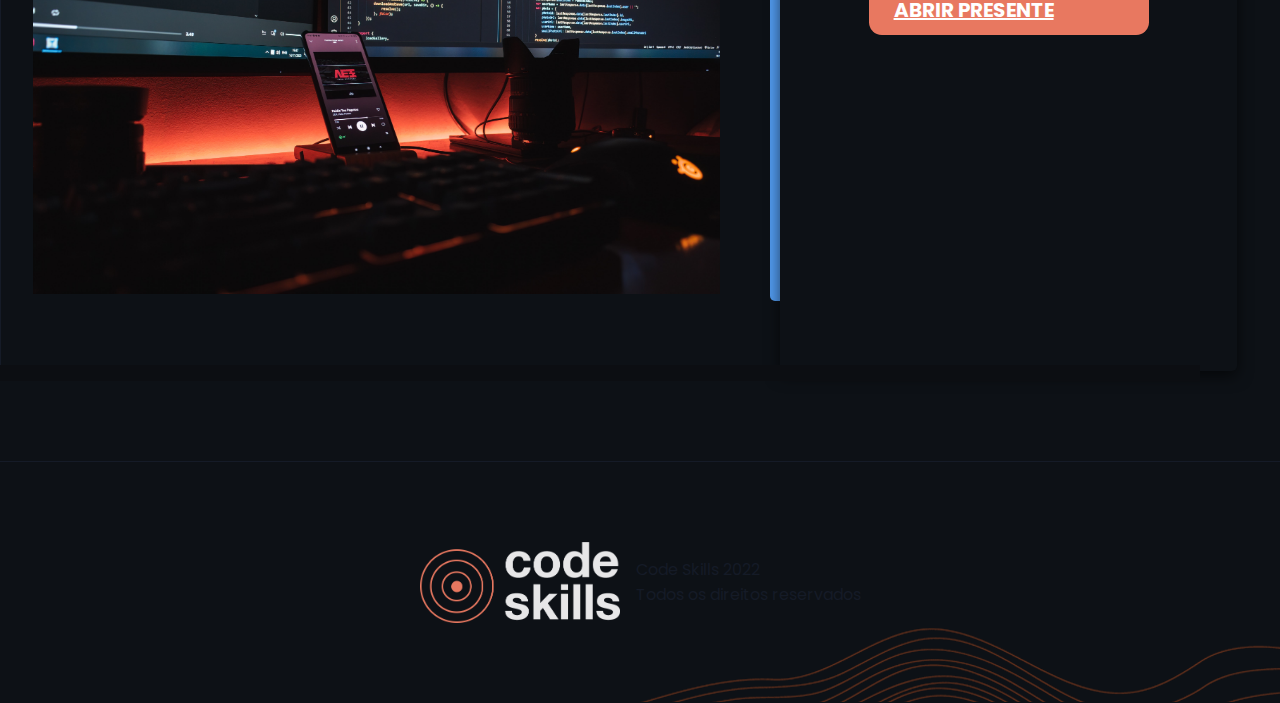
==== commit 795ffb86: "adjusts" ====
--- a/index.html
+++ b/index.html
@@ -18,11 +18,11 @@
         <img src="assets/img/wave_intro.png" class="wave_intro">
         <div class="container">
             <div class="row justify-content-center">
-                <div class="col-lg-10 texto">
+                <div class="col-lg-12 texto">
                     <!-- <img src="assets/img/logo_lab.png" class="logo_lab"> -->
-                    <h1>Que tipo de <br><span class="text-gradient">DEV você é?</span></h1>
+                    <h1>Descubra que tipo de <br><span class="text-gradient">DEV você é?</span></h1>
                     <div class="botoes">
-                        <a href="#" class="btn btn-primary">INICIAR TESTE</a>
+                        <a href="#aprender" class="btn btn-primary">INICIAR TESTE</a>
                     </div>
                 </div>
             </div>
@@ -33,7 +33,7 @@
         <div class="container">
             
             <div class="box" id="pergunta_1">
-                <div id="perguntasSlide" class="carousel slide" data-bs-interval="false" data-bs-ride="carousel">
+                <div id="perguntasSlide" class="carousel slide" data-bs-touch="false" data-bs-interval="false" data-bs-ride="carousel">
                     <div class="carousel-inner">
                         <!-- Pergunta 1 -->
                         <div class="carousel-item active">
@@ -175,7 +175,8 @@
                         </div>
                         
                         <!-- Pergunta 6 -->
-                        <div class="carousel-item">
+                        <div class="carousel-item res">
+                            <div class="loading not-show"></div>
                             <h2>Quem te representa mais?</h2>
                             <div class="lista">
                                 <div class="item">
--- a/assets/css/main.css
+++ b/assets/css/main.css
@@ -1,2 +1,2 @@
-*{margin:0;padding:0}html,body{background-color:#0d1116;color:#fff;font-size:16px;font-family:"Poppins", sans-serif;overflow-x:hidden}h1,h2,h3,h4,h5,h6{font-weight:bold}.container{max-width:1200px}img{max-width:100%}.btn{border-radius:.8rem;padding:10px 25px}.btn-primary{font-weight:bold}.btn span>img{width:13px;margin-right:10px}.direct{display:table;width:100%;padding:2rem 1rem;text-align:center}.direct img{width:20px}.text-gradient{background:-webkit-gradient(linear, left top, right top, color-stop(35%, #529bef), to(#e87860));background:linear-gradient(90deg, #529bef 35%, #e87860 100%);-webkit-background-clip:text;-webkit-text-fill-color:transparent}section,.cta_compra{z-index:9 !important;position:relative}@media (max-width: 1024px){html,body{overflow-x:hidden}.container{max-width:900px}}#hero{margin-bottom:50px}#hero .wave_intro{width:100%;height:auto}#hero .texto{padding:4rem 0}#hero .texto img{max-width:100px;margin:auto;display:block}#hero .texto h1{font-size:7.4rem;line-height:8rem;font-weight:bold;margin:1.8rem 0;text-align:center}#hero .texto p span{font-weight:bold;display:table;margin-bottom:2.1rem}.btn{color:#fff;margin:auto;display:block;width:230px;font-size:20px;background-color:#e87860;border-color:#e87860;-webkit-transition:all .2s;transition:all .2s}.btn:hover{-webkit-filter:brightness(1.2);filter:brightness(1.2)}@media (max-width: 1024px){#hero h1{font-size:4.4rem !important;text-align:center;line-height:5rem !important}#hero p span{margin:0 auto 2.1rem auto}#hero .texto,#hero .video{width:100%;max-width:100%;padding:0 2rem}#hero .botoes,#hero .logo_lab{display:table;margin:auto}#hero .video{min-height:450px;margin-top:4rem}}@media (max-width: 460px){#hero h1{font-size:2.8rem !important;line-height:3.5rem !important}#hero .botoes{display:-webkit-box;display:-ms-flexbox;display:flex;-webkit-box-pack:center;-ms-flex-pack:center;justify-content:center;-webkit-box-orient:vertical;-webkit-box-direction:normal;-ms-flex-direction:column;flex-direction:column}}#aprender .box{padding:4rem 2rem;border:1px solid #151b27;border-bottom:0;background-image:url("../img/bg_aprender.png");background-size:100%;background-repeat:no-repeat;background-position:top}#aprender .box.active{display:block}#aprender .box h2{text-align:center;font-size:2.5rem;height:3.5rem}#aprender .box .lista{display:-ms-grid;display:grid;-ms-grid-columns:1fr 1fr 1fr;grid-template-columns:1fr 1fr 1fr;gap:3rem;margin-top:5rem;padding:0 100px}#aprender .box .lista .item label{display:-webkit-box;display:-ms-flexbox;display:flex;-webkit-box-align:center;-ms-flex-align:center;align-items:center;-webkit-box-orient:vertical;-webkit-box-direction:normal;-ms-flex-direction:column;flex-direction:column;-webkit-box-pack:center;-ms-flex-pack:center;justify-content:center;padding:10px;border:1px solid rgba(255,255,255,0.216);font-size:1.3rem;text-align:center;height:130px;border-radius:5px;position:relative;cursor:pointer;-webkit-transition:all .2s;transition:all .2s}#aprender .box .lista .item label:hover{border-bottom-color:#e87860}#aprender .box .lista .item label::after{content:'';width:0%;height:100%;top:0;left:0;background:-webkit-gradient(linear, left top, right top, color-stop(35%, #529bef), to(#e87860));background:linear-gradient(90deg, #529bef 35%, #e87860 100%);position:absolute;z-index:-1;opacity:1;-webkit-transition:all .4s;transition:all .4s}#aprender .box .lista .item input{position:absolute;left:-5000px}#aprender .box .lista .item input:checked+label{border:0;font-weight:bold}#aprender .box .lista .item input:checked+label::after{width:100%;opacity:1}#aprender .borda{width:100%;height:1rem;background:-webkit-gradient(linear, left top, right top, color-stop(35%, #529bef), to(#e87860));background:linear-gradient(90deg, #529bef 35%, #e87860 100%);border:0;position:relative}#aprender .borda .load{position:absolute;top:0;right:0;height:100%;background-color:#0c0e12;width:100%}#aprender .borda .load-1{width:99%;-webkit-transition:all .2s;transition:all .2s}#aprender .borda .load-2{width:98%;-webkit-transition:all .2s;transition:all .2s}#aprender .borda .load-3{width:97%;-webkit-transition:all .2s;transition:all .2s}#aprender .borda .load-4{width:96%;-webkit-transition:all .2s;transition:all .2s}#aprender .borda .load-5{width:95%;-webkit-transition:all .2s;transition:all .2s}#aprender .borda .load-6{width:94%;-webkit-transition:all .2s;transition:all .2s}#aprender .borda .load-7{width:93%;-webkit-transition:all .2s;transition:all .2s}#aprender .borda .load-8{width:92%;-webkit-transition:all .2s;transition:all .2s}#aprender .borda .load-9{width:91%;-webkit-transition:all .2s;transition:all .2s}#aprender .borda .load-10{width:90%;-webkit-transition:all .2s;transition:all .2s}#aprender .borda .load-11{width:89%;-webkit-transition:all .2s;transition:all .2s}#aprender .borda .load-12{width:88%;-webkit-transition:all .2s;transition:all .2s}#aprender .borda .load-13{width:87%;-webkit-transition:all .2s;transition:all .2s}#aprender .borda .load-14{width:86%;-webkit-transition:all .2s;transition:all .2s}#aprender .borda .load-15{width:85%;-webkit-transition:all .2s;transition:all .2s}#aprender .borda .load-16{width:84%;-webkit-transition:all .2s;transition:all .2s}#aprender .borda .load-17{width:83%;-webkit-transition:all .2s;transition:all .2s}#aprender .borda .load-18{width:82%;-webkit-transition:all .2s;transition:all .2s}#aprender .borda .load-19{width:81%;-webkit-transition:all .2s;transition:all .2s}#aprender .borda .load-20{width:80%;-webkit-transition:all .2s;transition:all .2s}#aprender .borda .load-21{width:79%;-webkit-transition:all .2s;transition:all .2s}#aprender .borda .load-22{width:78%;-webkit-transition:all .2s;transition:all .2s}#aprender .borda .load-23{width:77%;-webkit-transition:all .2s;transition:all .2s}#aprender .borda .load-24{width:76%;-webkit-transition:all .2s;transition:all .2s}#aprender .borda .load-25{width:75%;-webkit-transition:all .2s;transition:all .2s}#aprender .borda .load-26{width:74%;-webkit-transition:all .2s;transition:all .2s}#aprender .borda .load-27{width:73%;-webkit-transition:all .2s;transition:all .2s}#aprender .borda .load-28{width:72%;-webkit-transition:all .2s;transition:all .2s}#aprender .borda .load-29{width:71%;-webkit-transition:all .2s;transition:all .2s}#aprender .borda .load-30{width:70%;-webkit-transition:all .2s;transition:all .2s}#aprender .borda .load-31{width:69%;-webkit-transition:all .2s;transition:all .2s}#aprender .borda .load-32{width:68%;-webkit-transition:all .2s;transition:all .2s}#aprender .borda .load-33{width:67%;-webkit-transition:all .2s;transition:all .2s}#aprender .borda .load-34{width:66%;-webkit-transition:all .2s;transition:all .2s}#aprender .borda .load-35{width:65%;-webkit-transition:all .2s;transition:all .2s}#aprender .borda .load-36{width:64%;-webkit-transition:all .2s;transition:all .2s}#aprender .borda .load-37{width:63%;-webkit-transition:all .2s;transition:all .2s}#aprender .borda .load-38{width:62%;-webkit-transition:all .2s;transition:all .2s}#aprender .borda .load-39{width:61%;-webkit-transition:all .2s;transition:all .2s}#aprender .borda .load-40{width:60%;-webkit-transition:all .2s;transition:all .2s}#aprender .borda .load-41{width:59%;-webkit-transition:all .2s;transition:all .2s}#aprender .borda .load-42{width:58%;-webkit-transition:all .2s;transition:all .2s}#aprender .borda .load-43{width:57%;-webkit-transition:all .2s;transition:all .2s}#aprender .borda .load-44{width:56%;-webkit-transition:all .2s;transition:all .2s}#aprender .borda .load-45{width:55%;-webkit-transition:all .2s;transition:all .2s}#aprender .borda .load-46{width:54%;-webkit-transition:all .2s;transition:all .2s}#aprender .borda .load-47{width:53%;-webkit-transition:all .2s;transition:all .2s}#aprender .borda .load-48{width:52%;-webkit-transition:all .2s;transition:all .2s}#aprender .borda .load-49{width:51%;-webkit-transition:all .2s;transition:all .2s}#aprender .borda .load-50{width:50%;-webkit-transition:all .2s;transition:all .2s}#aprender .borda .load-51{width:49%;-webkit-transition:all .2s;transition:all .2s}#aprender .borda .load-52{width:48%;-webkit-transition:all .2s;transition:all .2s}#aprender .borda .load-53{width:47%;-webkit-transition:all .2s;transition:all .2s}#aprender .borda .load-54{width:46%;-webkit-transition:all .2s;transition:all .2s}#aprender .borda .load-55{width:45%;-webkit-transition:all .2s;transition:all .2s}#aprender .borda .load-56{width:44%;-webkit-transition:all .2s;transition:all .2s}#aprender .borda .load-57{width:43%;-webkit-transition:all .2s;transition:all .2s}#aprender .borda .load-58{width:42%;-webkit-transition:all .2s;transition:all .2s}#aprender .borda .load-59{width:41%;-webkit-transition:all .2s;transition:all .2s}#aprender .borda .load-60{width:40%;-webkit-transition:all .2s;transition:all .2s}#aprender .borda .load-61{width:39%;-webkit-transition:all .2s;transition:all .2s}#aprender .borda .load-62{width:38%;-webkit-transition:all .2s;transition:all .2s}#aprender .borda .load-63{width:37%;-webkit-transition:all .2s;transition:all .2s}#aprender .borda .load-64{width:36%;-webkit-transition:all .2s;transition:all .2s}#aprender .borda .load-65{width:35%;-webkit-transition:all .2s;transition:all .2s}#aprender .borda .load-66{width:34%;-webkit-transition:all .2s;transition:all .2s}#aprender .borda .load-67{width:33%;-webkit-transition:all .2s;transition:all .2s}#aprender .borda .load-68{width:32%;-webkit-transition:all .2s;transition:all .2s}#aprender .borda .load-69{width:31%;-webkit-transition:all .2s;transition:all .2s}#aprender .borda .load-70{width:30%;-webkit-transition:all .2s;transition:all .2s}#aprender .borda .load-71{width:29%;-webkit-transition:all .2s;transition:all .2s}#aprender .borda .load-72{width:28%;-webkit-transition:all .2s;transition:all .2s}#aprender .borda .load-73{width:27%;-webkit-transition:all .2s;transition:all .2s}#aprender .borda .load-74{width:26%;-webkit-transition:all .2s;transition:all .2s}#aprender .borda .load-75{width:25%;-webkit-transition:all .2s;transition:all .2s}#aprender .borda .load-76{width:24%;-webkit-transition:all .2s;transition:all .2s}#aprender .borda .load-77{width:23%;-webkit-transition:all .2s;transition:all .2s}#aprender .borda .load-78{width:22%;-webkit-transition:all .2s;transition:all .2s}#aprender .borda .load-79{width:21%;-webkit-transition:all .2s;transition:all .2s}#aprender .borda .load-80{width:20%;-webkit-transition:all .2s;transition:all .2s}#aprender .borda .load-81{width:19%;-webkit-transition:all .2s;transition:all .2s}#aprender .borda .load-82{width:18%;-webkit-transition:all .2s;transition:all .2s}#aprender .borda .load-83{width:17%;-webkit-transition:all .2s;transition:all .2s}#aprender .borda .load-84{width:16%;-webkit-transition:all .2s;transition:all .2s}#aprender .borda .load-85{width:15%;-webkit-transition:all .2s;transition:all .2s}#aprender .borda .load-86{width:14%;-webkit-transition:all .2s;transition:all .2s}#aprender .borda .load-87{width:13%;-webkit-transition:all .2s;transition:all .2s}#aprender .borda .load-88{width:12%;-webkit-transition:all .2s;transition:all .2s}#aprender .borda .load-89{width:11%;-webkit-transition:all .2s;transition:all .2s}#aprender .borda .load-90{width:10%;-webkit-transition:all .2s;transition:all .2s}#aprender .borda .load-91{width:9%;-webkit-transition:all .2s;transition:all .2s}#aprender .borda .load-92{width:8%;-webkit-transition:all .2s;transition:all .2s}#aprender .borda .load-93{width:7%;-webkit-transition:all .2s;transition:all .2s}#aprender .borda .load-94{width:6%;-webkit-transition:all .2s;transition:all .2s}#aprender .borda .load-95{width:5%;-webkit-transition:all .2s;transition:all .2s}#aprender .borda .load-96{width:4%;-webkit-transition:all .2s;transition:all .2s}#aprender .borda .load-97{width:3%;-webkit-transition:all .2s;transition:all .2s}#aprender .borda .load-98{width:2%;-webkit-transition:all .2s;transition:all .2s}#aprender .borda .load-99{width:1%;-webkit-transition:all .2s;transition:all .2s}#aprender .borda .load-100{width:0%;-webkit-transition:all .2s;transition:all .2s}#aprender .resultado{display:-webkit-box;display:-ms-flexbox;display:flex;gap:50px}#aprender .resultado .conteudo{text-align:center;-webkit-box-flex:1;-ms-flex:1;flex:1}#aprender .resultado .conteudo img{margin-top:25px}#aprender .resultado .promo{width:35%;border-radius:5px;background:-webkit-gradient(linear, left top, right top, color-stop(35%, #529bef), to(#e87860));background:linear-gradient(90deg, #529bef 35%, #e87860 100%);position:relative}#aprender .resultado .promo .promo-content{position:absolute;background-color:#0d1116;padding:40px;height:calc(100% - 20px);width:calc(100% - 20px);top:10px;left:10px;border-radius:5px;-webkit-box-shadow:rgba(0,0,0,0.6) 0px 5px 15px;box-shadow:rgba(0,0,0,0.6) 0px 5px 15px;display:-webkit-box;display:-ms-flexbox;display:flex;-webkit-box-orient:vertical;-webkit-box-direction:normal;-ms-flex-direction:column;flex-direction:column;-webkit-box-align:center;-ms-flex-align:center;align-items:center}#aprender .resultado .promo .promo-content img{width:200px}#aprender .resultado .promo .promo-content h3{text-align:center}@media (max-width: 1024px){#aprender .lista{-ms-grid-columns:1fr 1fr !important;grid-template-columns:1fr 1fr !important}#aprender h2{height:auto !important}}@media (max-width: 460px){#aprender h2{font-size:1.8rem !important}#aprender .borda{position:fixed;z-index:9999999;bottom:0;left:0}#aprender .box{background-repeat:no-repeat;background-position:top right;background-size:150%}#aprender .box .lista{padding:0;gap:1rem}#aprender .box .lista .item label{font-size:1rem}}footer{margin-top:5rem;border-top:1px solid #151b27;padding:5rem 0;background:url("../img/wave_footer.png");background-repeat:no-repeat;background-size:50%;background-position:bottom right;display:-webkit-box;display:-ms-flexbox;display:flex;-webkit-box-pack:center;-ms-flex-pack:center;justify-content:center;-webkit-box-align:center;-ms-flex-align:center;align-items:center;color:#151b27;gap:1rem}footer img{width:200px}@media (max-width: 460px){footer{-webkit-box-orient:vertical;-webkit-box-direction:normal;-ms-flex-direction:column;flex-direction:column;text-align:center}}
+*{margin:0;padding:0}html,body{background-color:#0d1116;color:#fff;font-size:16px;font-family:"Poppins", sans-serif;overflow-x:hidden}h1,h2,h3,h4,h5,h6{font-weight:bold}.container{max-width:1200px}img{max-width:100%}.btn{border-radius:.8rem;padding:10px 25px}.btn-primary{font-weight:bold}.btn span>img{width:13px;margin-right:10px}.direct{display:table;width:100%;padding:2rem 1rem;text-align:center}.direct img{width:20px}.text-gradient{background:-webkit-gradient(linear, left top, right top, color-stop(35%, #529bef), to(#e87860));background:linear-gradient(90deg, #529bef 35%, #e87860 100%);-webkit-background-clip:text;-webkit-text-fill-color:transparent}section,.cta_compra{z-index:9 !important;position:relative}@media (max-width: 1024px){html,body{overflow-x:hidden}.container{max-width:900px}}:target{scroll-margin-top:100px}#hero{margin-bottom:50px}#hero .wave_intro{width:100%;height:auto}#hero .texto{padding:4rem 0}#hero .texto img{max-width:100px;margin:auto;display:block}#hero .texto h1{font-size:6.5rem;line-height:8rem;font-weight:bold;margin:1.8rem 0;text-align:center}#hero .texto p span{font-weight:bold;display:table;margin-bottom:2.1rem}.btn{color:#fff;margin:auto;display:block;width:230px;font-size:20px;background-color:#e87860;border-color:#e87860;-webkit-transition:all .2s;transition:all .2s}.btn:hover{-webkit-filter:brightness(1.2);filter:brightness(1.2)}@media (max-width: 1024px){#hero h1{font-size:4.4rem !important;text-align:center;line-height:5rem !important}#hero p span{margin:0 auto 2.1rem auto}#hero .texto,#hero .video{width:100%;max-width:100%;padding:0 2rem}#hero .botoes,#hero .logo_lab{display:table;margin:auto}#hero .video{min-height:450px;margin-top:4rem}}@media (max-width: 460px){#hero h1{font-size:2.8rem !important;line-height:3.5rem !important}#hero .botoes{display:-webkit-box;display:-ms-flexbox;display:flex;-webkit-box-pack:center;-ms-flex-pack:center;justify-content:center;-webkit-box-orient:vertical;-webkit-box-direction:normal;-ms-flex-direction:column;flex-direction:column}}#aprender .box{border:1px solid #151b27;border-bottom:0;background-image:url("../img/bg_aprender.png");background-size:100%;background-repeat:no-repeat;background-position:top}#aprender .box .carousel-item{padding:4rem 2rem}#aprender .box.active{display:block}#aprender .box h2{text-align:center;font-size:2.5rem;height:3.5rem}#aprender .box .lista{display:-ms-grid;display:grid;-ms-grid-columns:1fr 1fr 1fr;grid-template-columns:1fr 1fr 1fr;gap:3rem;margin-top:5rem;padding:0 100px}#aprender .box .lista .item label{display:-webkit-box;display:-ms-flexbox;display:flex;-webkit-box-align:center;-ms-flex-align:center;align-items:center;-webkit-box-orient:vertical;-webkit-box-direction:normal;-ms-flex-direction:column;flex-direction:column;-webkit-box-pack:center;-ms-flex-pack:center;justify-content:center;padding:10px;border:1px solid rgba(255,255,255,0.216);font-size:1.3rem;text-align:center;height:130px;border-radius:5px;position:relative;cursor:pointer;-webkit-transition:all .2s;transition:all .2s}#aprender .box .lista .item label:hover{border-bottom-color:#e87860}#aprender .box .lista .item label::after{content:'';width:0%;height:100%;top:0;left:0;background:-webkit-gradient(linear, left top, right top, color-stop(35%, #529bef), to(#e87860));background:linear-gradient(90deg, #529bef 35%, #e87860 100%);position:absolute;z-index:-1;opacity:1;-webkit-transition:all .4s;transition:all .4s}#aprender .box .lista .item input{position:absolute;left:-5000px}#aprender .box .lista .item input:checked+label{border:0;font-weight:bold}#aprender .box .lista .item input:checked+label::after{width:100%;opacity:1}#aprender .borda{width:100%;height:1rem;background:-webkit-gradient(linear, left top, right top, color-stop(35%, #529bef), to(#e87860));background:linear-gradient(90deg, #529bef 35%, #e87860 100%);border:0;position:relative}#aprender .borda .load{position:absolute;top:0;right:0;height:100%;background-color:#0c0e12;width:100%}#aprender .borda .load-1{width:99%;-webkit-transition:all .4s;transition:all .4s}#aprender .borda .load-2{width:98%;-webkit-transition:all .4s;transition:all .4s}#aprender .borda .load-3{width:97%;-webkit-transition:all .4s;transition:all .4s}#aprender .borda .load-4{width:96%;-webkit-transition:all .4s;transition:all .4s}#aprender .borda .load-5{width:95%;-webkit-transition:all .4s;transition:all .4s}#aprender .borda .load-6{width:94%;-webkit-transition:all .4s;transition:all .4s}#aprender .borda .load-7{width:93%;-webkit-transition:all .4s;transition:all .4s}#aprender .borda .load-8{width:92%;-webkit-transition:all .4s;transition:all .4s}#aprender .borda .load-9{width:91%;-webkit-transition:all .4s;transition:all .4s}#aprender .borda .load-10{width:90%;-webkit-transition:all .4s;transition:all .4s}#aprender .borda .load-11{width:89%;-webkit-transition:all .4s;transition:all .4s}#aprender .borda .load-12{width:88%;-webkit-transition:all .4s;transition:all .4s}#aprender .borda .load-13{width:87%;-webkit-transition:all .4s;transition:all .4s}#aprender .borda .load-14{width:86%;-webkit-transition:all .4s;transition:all .4s}#aprender .borda .load-15{width:85%;-webkit-transition:all .4s;transition:all .4s}#aprender .borda .load-16{width:84%;-webkit-transition:all .4s;transition:all .4s}#aprender .borda .load-17{width:83%;-webkit-transition:all .4s;transition:all .4s}#aprender .borda .load-18{width:82%;-webkit-transition:all .4s;transition:all .4s}#aprender .borda .load-19{width:81%;-webkit-transition:all .4s;transition:all .4s}#aprender .borda .load-20{width:80%;-webkit-transition:all .4s;transition:all .4s}#aprender .borda .load-21{width:79%;-webkit-transition:all .4s;transition:all .4s}#aprender .borda .load-22{width:78%;-webkit-transition:all .4s;transition:all .4s}#aprender .borda .load-23{width:77%;-webkit-transition:all .4s;transition:all .4s}#aprender .borda .load-24{width:76%;-webkit-transition:all .4s;transition:all .4s}#aprender .borda .load-25{width:75%;-webkit-transition:all .4s;transition:all .4s}#aprender .borda .load-26{width:74%;-webkit-transition:all .4s;transition:all .4s}#aprender .borda .load-27{width:73%;-webkit-transition:all .4s;transition:all .4s}#aprender .borda .load-28{width:72%;-webkit-transition:all .4s;transition:all .4s}#aprender .borda .load-29{width:71%;-webkit-transition:all .4s;transition:all .4s}#aprender .borda .load-30{width:70%;-webkit-transition:all .4s;transition:all .4s}#aprender .borda .load-31{width:69%;-webkit-transition:all .4s;transition:all .4s}#aprender .borda .load-32{width:68%;-webkit-transition:all .4s;transition:all .4s}#aprender .borda .load-33{width:67%;-webkit-transition:all .4s;transition:all .4s}#aprender .borda .load-34{width:66%;-webkit-transition:all .4s;transition:all .4s}#aprender .borda .load-35{width:65%;-webkit-transition:all .4s;transition:all .4s}#aprender .borda .load-36{width:64%;-webkit-transition:all .4s;transition:all .4s}#aprender .borda .load-37{width:63%;-webkit-transition:all .4s;transition:all .4s}#aprender .borda .load-38{width:62%;-webkit-transition:all .4s;transition:all .4s}#aprender .borda .load-39{width:61%;-webkit-transition:all .4s;transition:all .4s}#aprender .borda .load-40{width:60%;-webkit-transition:all .4s;transition:all .4s}#aprender .borda .load-41{width:59%;-webkit-transition:all .4s;transition:all .4s}#aprender .borda .load-42{width:58%;-webkit-transition:all .4s;transition:all .4s}#aprender .borda .load-43{width:57%;-webkit-transition:all .4s;transition:all .4s}#aprender .borda .load-44{width:56%;-webkit-transition:all .4s;transition:all .4s}#aprender .borda .load-45{width:55%;-webkit-transition:all .4s;transition:all .4s}#aprender .borda .load-46{width:54%;-webkit-transition:all .4s;transition:all .4s}#aprender .borda .load-47{width:53%;-webkit-transition:all .4s;transition:all .4s}#aprender .borda .load-48{width:52%;-webkit-transition:all .4s;transition:all .4s}#aprender .borda .load-49{width:51%;-webkit-transition:all .4s;transition:all .4s}#aprender .borda .load-50{width:50%;-webkit-transition:all .4s;transition:all .4s}#aprender .borda .load-51{width:49%;-webkit-transition:all .4s;transition:all .4s}#aprender .borda .load-52{width:48%;-webkit-transition:all .4s;transition:all .4s}#aprender .borda .load-53{width:47%;-webkit-transition:all .4s;transition:all .4s}#aprender .borda .load-54{width:46%;-webkit-transition:all .4s;transition:all .4s}#aprender .borda .load-55{width:45%;-webkit-transition:all .4s;transition:all .4s}#aprender .borda .load-56{width:44%;-webkit-transition:all .4s;transition:all .4s}#aprender .borda .load-57{width:43%;-webkit-transition:all .4s;transition:all .4s}#aprender .borda .load-58{width:42%;-webkit-transition:all .4s;transition:all .4s}#aprender .borda .load-59{width:41%;-webkit-transition:all .4s;transition:all .4s}#aprender .borda .load-60{width:40%;-webkit-transition:all .4s;transition:all .4s}#aprender .borda .load-61{width:39%;-webkit-transition:all .4s;transition:all .4s}#aprender .borda .load-62{width:38%;-webkit-transition:all .4s;transition:all .4s}#aprender .borda .load-63{width:37%;-webkit-transition:all .4s;transition:all .4s}#aprender .borda .load-64{width:36%;-webkit-transition:all .4s;transition:all .4s}#aprender .borda .load-65{width:35%;-webkit-transition:all .4s;transition:all .4s}#aprender .borda .load-66{width:34%;-webkit-transition:all .4s;transition:all .4s}#aprender .borda .load-67{width:33%;-webkit-transition:all .4s;transition:all .4s}#aprender .borda .load-68{width:32%;-webkit-transition:all .4s;transition:all .4s}#aprender .borda .load-69{width:31%;-webkit-transition:all .4s;transition:all .4s}#aprender .borda .load-70{width:30%;-webkit-transition:all .4s;transition:all .4s}#aprender .borda .load-71{width:29%;-webkit-transition:all .4s;transition:all .4s}#aprender .borda .load-72{width:28%;-webkit-transition:all .4s;transition:all .4s}#aprender .borda .load-73{width:27%;-webkit-transition:all .4s;transition:all .4s}#aprender .borda .load-74{width:26%;-webkit-transition:all .4s;transition:all .4s}#aprender .borda .load-75{width:25%;-webkit-transition:all .4s;transition:all .4s}#aprender .borda .load-76{width:24%;-webkit-transition:all .4s;transition:all .4s}#aprender .borda .load-77{width:23%;-webkit-transition:all .4s;transition:all .4s}#aprender .borda .load-78{width:22%;-webkit-transition:all .4s;transition:all .4s}#aprender .borda .load-79{width:21%;-webkit-transition:all .4s;transition:all .4s}#aprender .borda .load-80{width:20%;-webkit-transition:all .4s;transition:all .4s}#aprender .borda .load-81{width:19%;-webkit-transition:all .4s;transition:all .4s}#aprender .borda .load-82{width:18%;-webkit-transition:all .4s;transition:all .4s}#aprender .borda .load-83{width:17%;-webkit-transition:all .4s;transition:all .4s}#aprender .borda .load-84{width:16%;-webkit-transition:all .4s;transition:all .4s}#aprender .borda .load-85{width:15%;-webkit-transition:all .4s;transition:all .4s}#aprender .borda .load-86{width:14%;-webkit-transition:all .4s;transition:all .4s}#aprender .borda .load-87{width:13%;-webkit-transition:all .4s;transition:all .4s}#aprender .borda .load-88{width:12%;-webkit-transition:all .4s;transition:all .4s}#aprender .borda .load-89{width:11%;-webkit-transition:all .4s;transition:all .4s}#aprender .borda .load-90{width:10%;-webkit-transition:all .4s;transition:all .4s}#aprender .borda .load-91{width:9%;-webkit-transition:all .4s;transition:all .4s}#aprender .borda .load-92{width:8%;-webkit-transition:all .4s;transition:all .4s}#aprender .borda .load-93{width:7%;-webkit-transition:all .4s;transition:all .4s}#aprender .borda .load-94{width:6%;-webkit-transition:all .4s;transition:all .4s}#aprender .borda .load-95{width:5%;-webkit-transition:all .4s;transition:all .4s}#aprender .borda .load-96{width:4%;-webkit-transition:all .4s;transition:all .4s}#aprender .borda .load-97{width:3%;-webkit-transition:all .4s;transition:all .4s}#aprender .borda .load-98{width:2%;-webkit-transition:all .4s;transition:all .4s}#aprender .borda .load-99{width:1%;-webkit-transition:all .4s;transition:all .4s}#aprender .borda .load-100{width:0%;-webkit-transition:all .4s;transition:all .4s}#aprender .res .loading{position:absolute;background:rgba(255,255,255,0.01);width:100%;height:100%;top:50%;left:50%;-webkit-transform:translate(-50%, -50%);transform:translate(-50%, -50%);z-index:9;-webkit-transition:all .2s;transition:all .2s;background-image:url("../img/loading.gif");background-position:center;background-size:100px;background-repeat:no-repeat;overflow:hidden;-webkit-backdrop-filter:blur(10px);backdrop-filter:blur(10px)}#aprender .res .loading.not-show{width:0;height:0}#aprender .resultado{display:-webkit-box;display:-ms-flexbox;display:flex;gap:50px;position:relative}#aprender .resultado .conteudo{text-align:center;-webkit-box-flex:1;-ms-flex:1;flex:1}#aprender .resultado .conteudo img{margin-top:25px}#aprender .resultado .promo{width:35%;border-radius:5px;background:-webkit-gradient(linear, left top, right top, color-stop(35%, #529bef), to(#e87860));background:linear-gradient(90deg, #529bef 35%, #e87860 100%);position:relative}#aprender .resultado .promo .promo-content{position:absolute;background-color:#0d1116;padding:40px;height:calc(100% - 20px);width:calc(100% - 20px);top:10px;left:10px;border-radius:5px;-webkit-box-shadow:rgba(0,0,0,0.6) 0px 5px 15px;box-shadow:rgba(0,0,0,0.6) 0px 5px 15px;display:-webkit-box;display:-ms-flexbox;display:flex;-webkit-box-orient:vertical;-webkit-box-direction:normal;-ms-flex-direction:column;flex-direction:column;-webkit-box-align:center;-ms-flex-align:center;align-items:center}#aprender .resultado .promo .promo-content img{width:200px}#aprender .resultado .promo .promo-content h3{text-align:center}@media (max-width: 1024px){#aprender .lista{-ms-grid-columns:1fr 1fr !important;grid-template-columns:1fr 1fr !important}#aprender h2{height:auto !important}}@media (max-width: 460px){#aprender h2{font-size:1.8rem !important}#aprender .resultado{-webkit-box-orient:vertical;-webkit-box-direction:normal;-ms-flex-direction:column;flex-direction:column}#aprender .resultado .promo{width:100%;height:600px}#aprender .borda{position:fixed;z-index:9999999;bottom:0;left:0}#aprender .box{background-repeat:no-repeat;background-position:top right;background-size:150%}#aprender .box .lista{padding:0;gap:1rem}#aprender .box .lista .item label{font-size:1rem}}footer{margin-top:5rem;border-top:1px solid #151b27;padding:5rem 0;background:url("../img/wave_footer.png");background-repeat:no-repeat;background-size:50%;background-position:bottom right;display:-webkit-box;display:-ms-flexbox;display:flex;-webkit-box-pack:center;-ms-flex-pack:center;justify-content:center;-webkit-box-align:center;-ms-flex-align:center;align-items:center;color:#151b27;gap:1rem}footer img{width:200px}@media (max-width: 460px){footer{margin-top:0;-webkit-box-orient:vertical;-webkit-box-direction:normal;-ms-flex-direction:column;flex-direction:column;text-align:center}}
 /*# sourceMappingURL=main.css.map */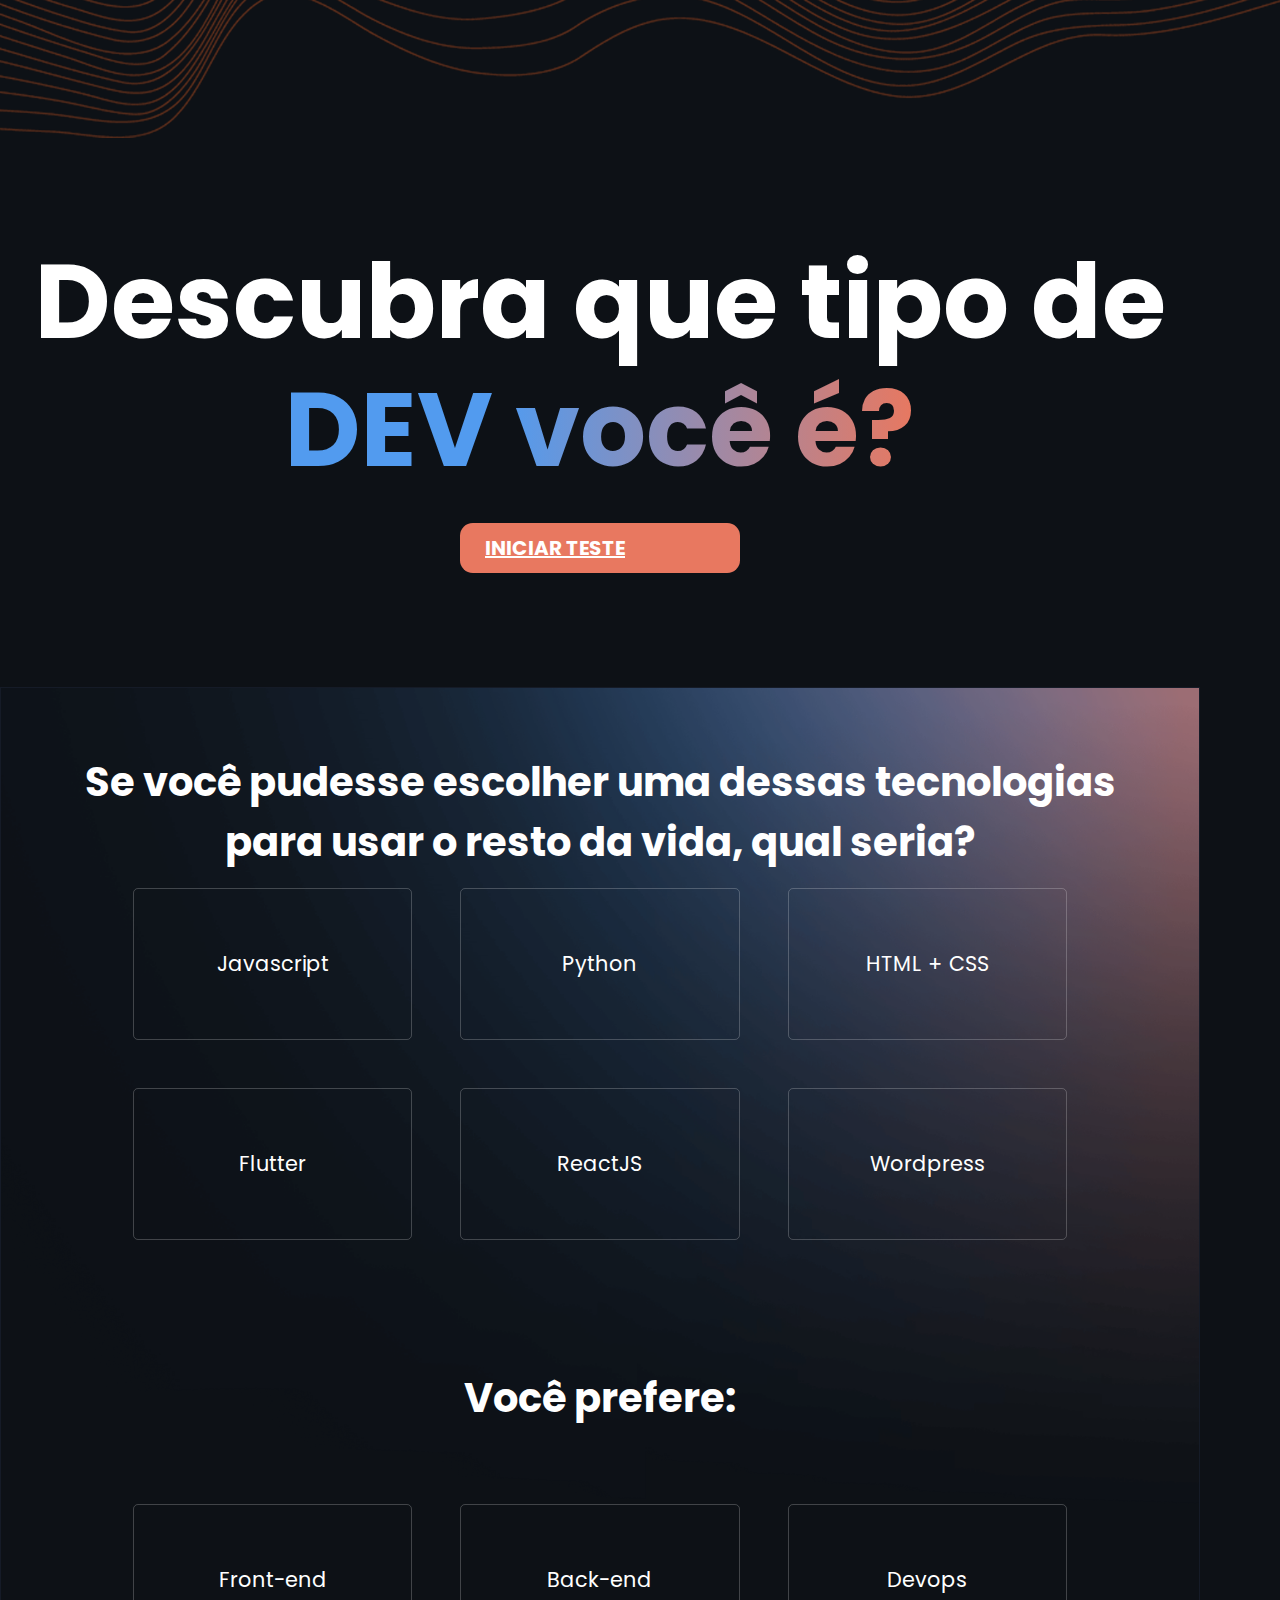
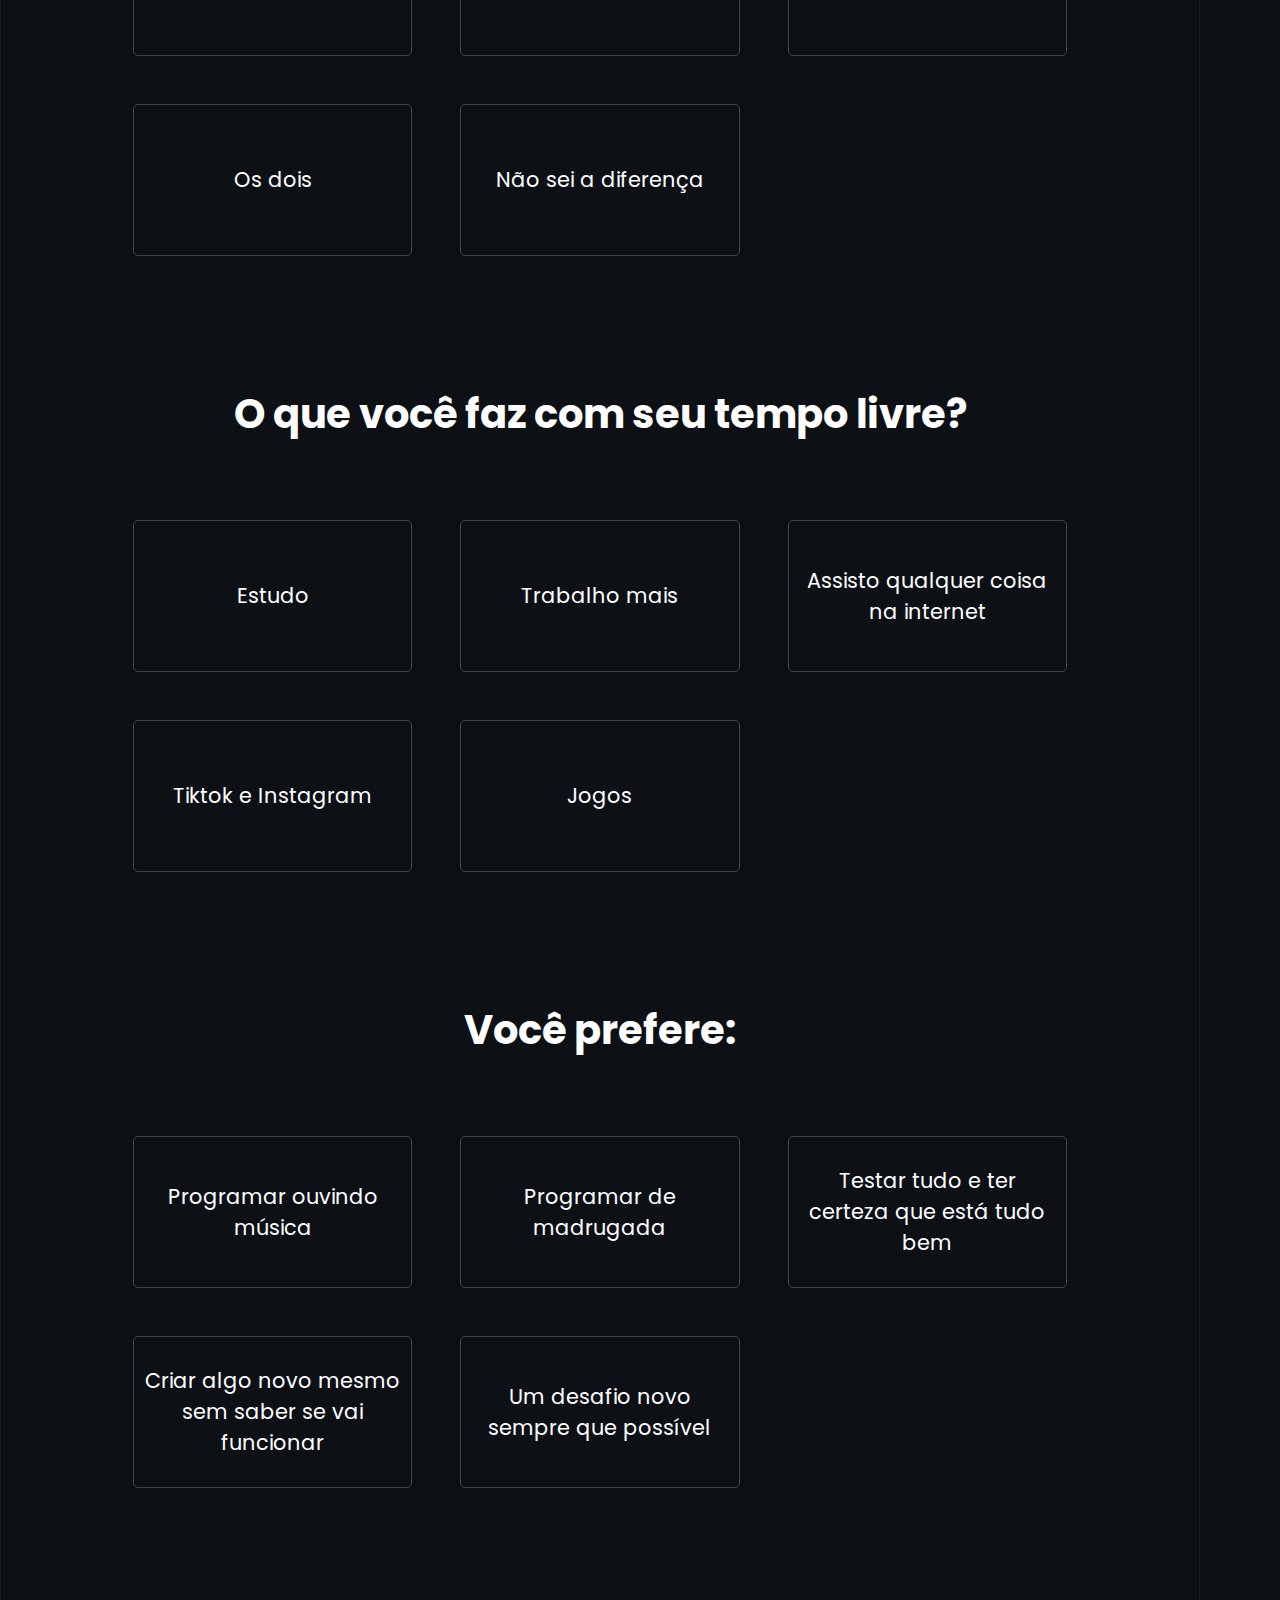
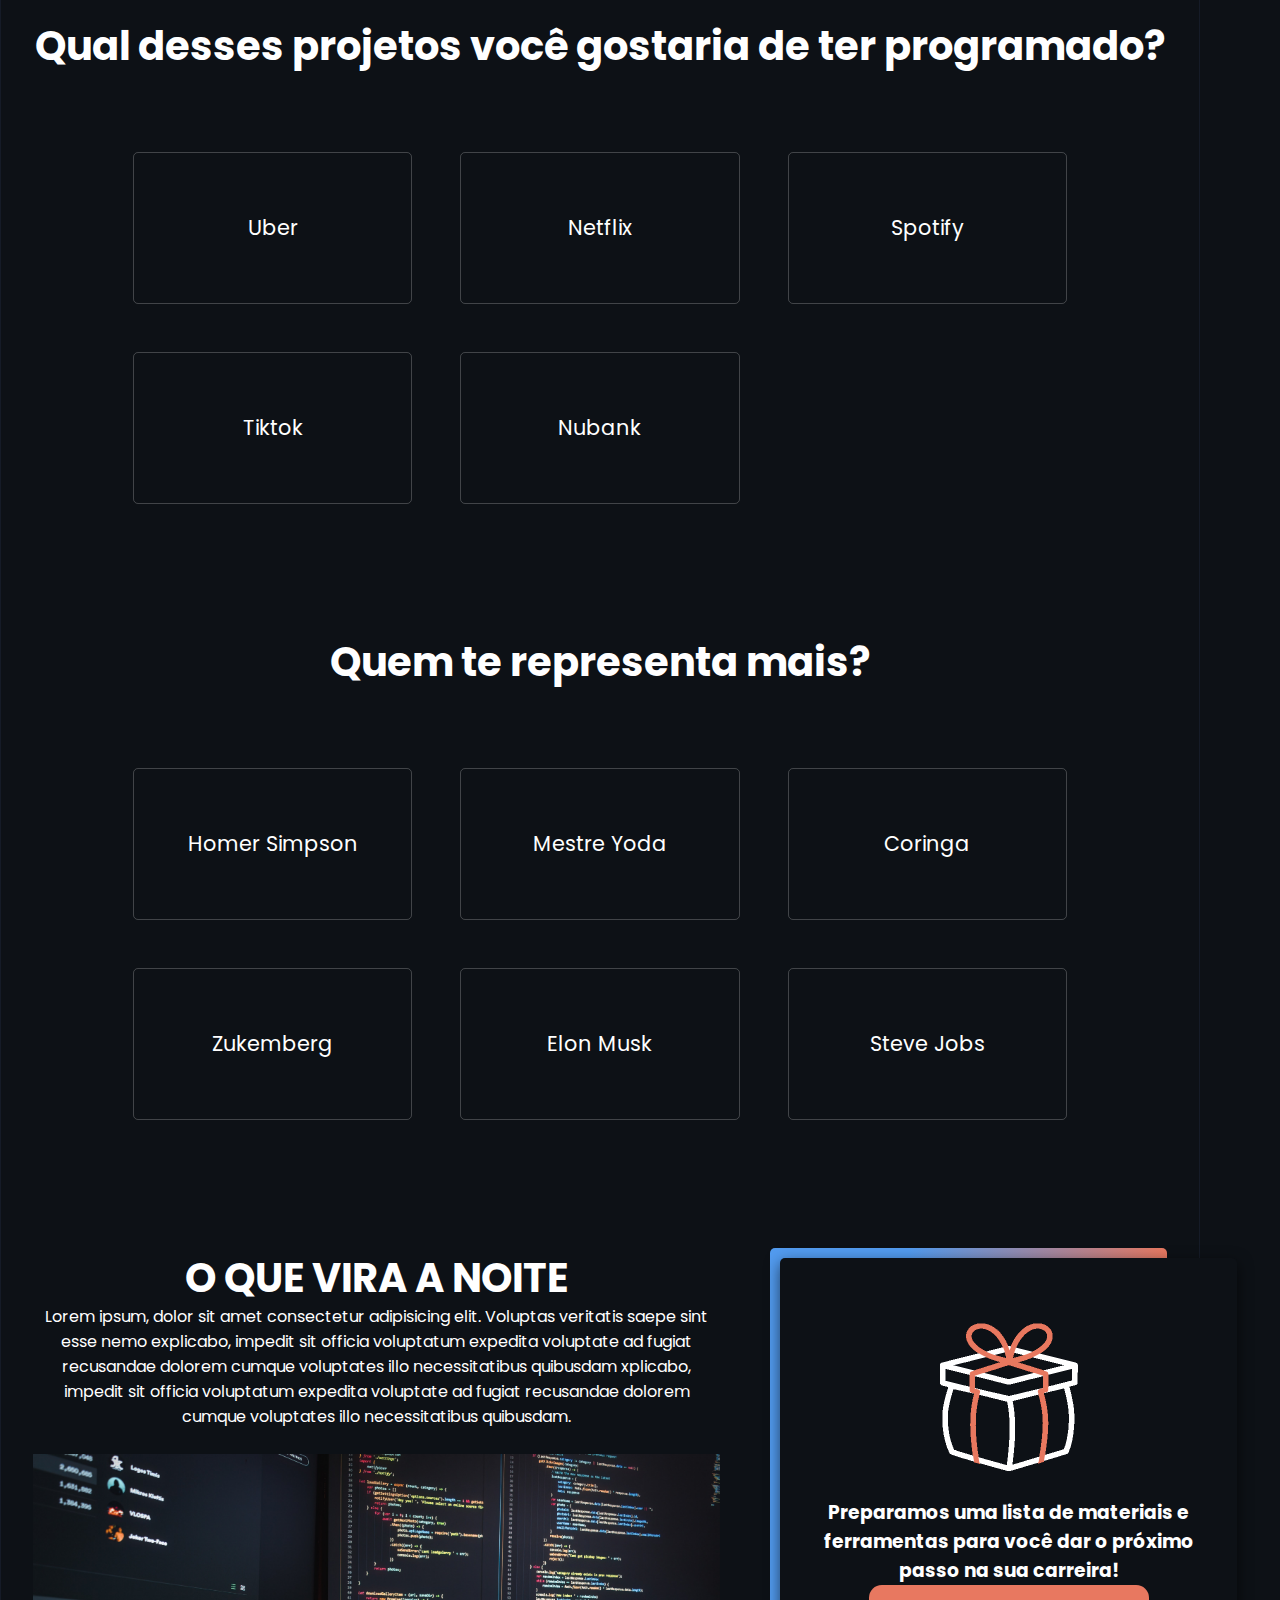
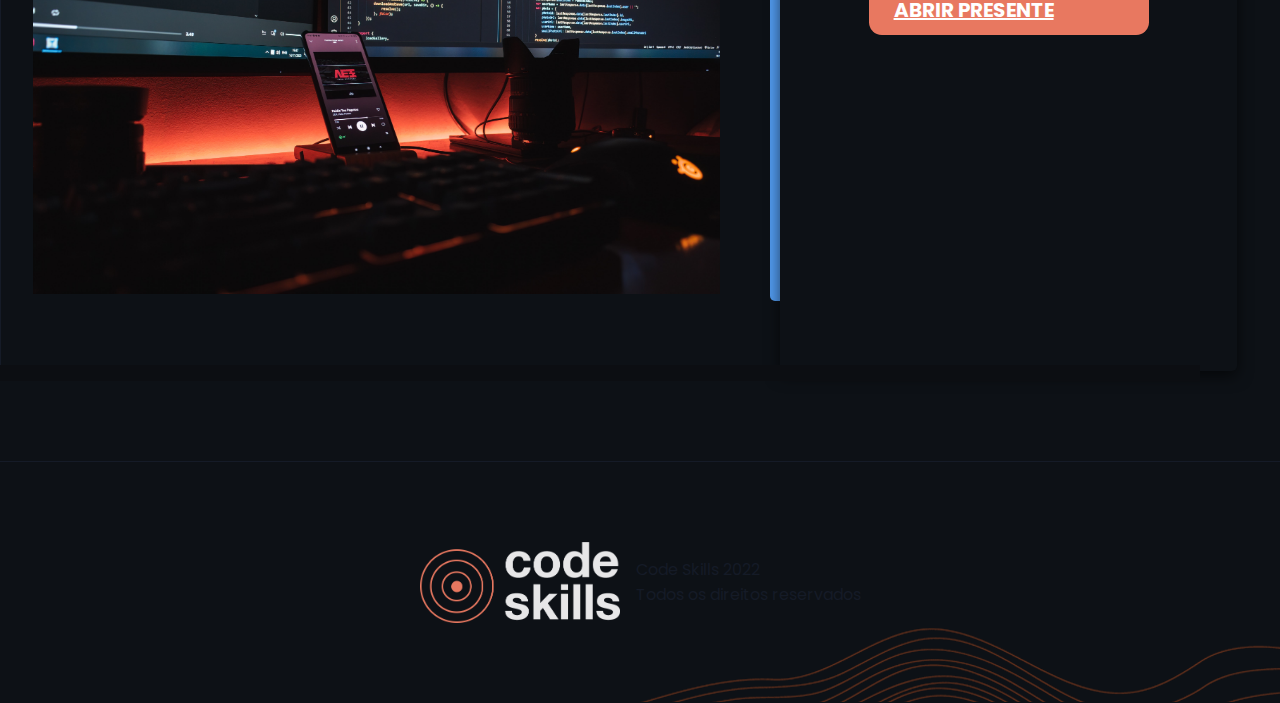
==== commit fa61822c: "show result" ====
--- a/index.html
+++ b/index.html
@@ -124,23 +124,23 @@
                         <div class="carousel-item">
                             <h2>Você prefere:</h2>
                             <div class="lista">
-                                <div class="item">
+                                <div class="item decision">
                                     <input type="radio" value="Programar ouvindo música" id="r1_pergunta_4" name="pergunta_4">
                                     <label for="r1_pergunta_4">Programar ouvindo música</label>
                                 </div>
-                                <div class="item">
+                                <div class="item decision">
                                     <input type="radio" value="Programar de madrugada " id="r2_pergunta_4" name="pergunta_4">
                                     <label for="r2_pergunta_4">Programar de madrugada </label>
                                 </div>
-                                <div class="item">
+                                <div class="item decision">
                                     <input type="radio" value="Testar tudo e ter certeza que está tudo bem" id="r3_pergunta_4" name="pergunta_4">
                                     <label for="r3_pergunta_4">Testar tudo e ter certeza que está tudo bem</label>
                                 </div>
-                                <div class="item">
+                                <div class="item decision">
                                     <input type="radio" value="Criar algo novo mesmo sem saber se vai funcionar" id="r4_pergunta_4" name="pergunta_4">
                                     <label for="r4_pergunta_4">Criar algo novo mesmo sem saber se vai funcionar</label>
                                 </div>
-                                <div class="item">
+                                <div class="item decision">
                                     <input type="radio" value="Um desafio novo sempre que possível" id="r5_pergunta_4" name="pergunta_4">
                                     <label for="r5_pergunta_4">Um desafio novo sempre que possível</label>
                                 </div>
@@ -211,7 +211,7 @@
                             <div class="resultado">
                                 <div class="conteudo">
                                     <h2>O QUE VIRA A NOITE</h2>
-                                    Lorem ipsum, dolor sit amet consectetur adipisicing elit. Voluptas veritatis saepe sint esse nemo explicabo, impedit sit officia voluptatum expedita voluptate ad fugiat recusandae dolorem cumque voluptates illo necessitatibus quibusdam xplicabo, impedit sit officia voluptatum expedita voluptate ad fugiat recusandae dolorem cumque voluptates illo necessitatibus quibusdam.
+                                    <p>Lorem ipsum, dolor sit amet consectetur adipisicing elit. Voluptas veritatis saepe sint esse nemo explicabo, impedit sit officia voluptatum expedita voluptate ad fugiat recusandae dolorem cumque voluptates illo necessitatibus quibusdam xplicabo, impedit sit officia voluptatum expedita voluptate ad fugiat recusandae dolorem cumque voluptates illo necessitatibus quibusdam.</p>
                                     <img src="assets/img/r1.jpeg" alt="">
                                 </div>
                                 <div class="promo">
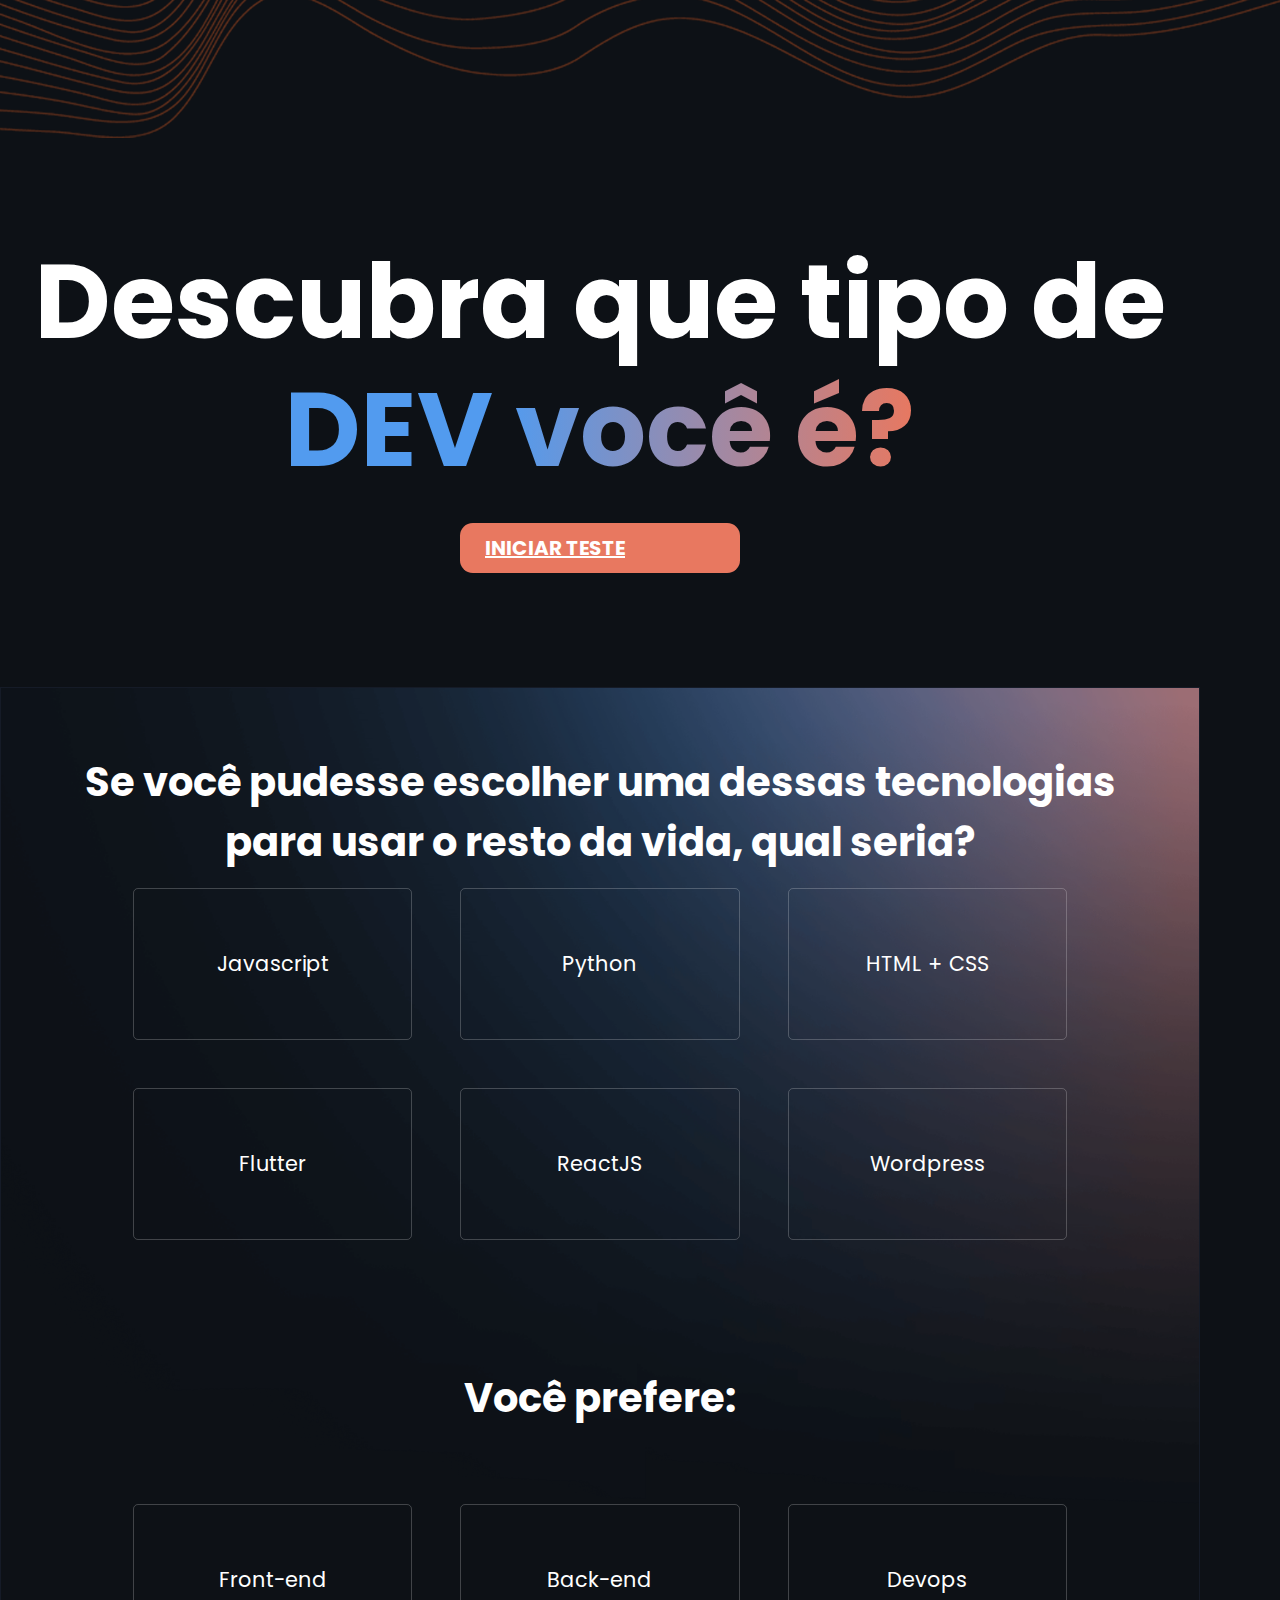
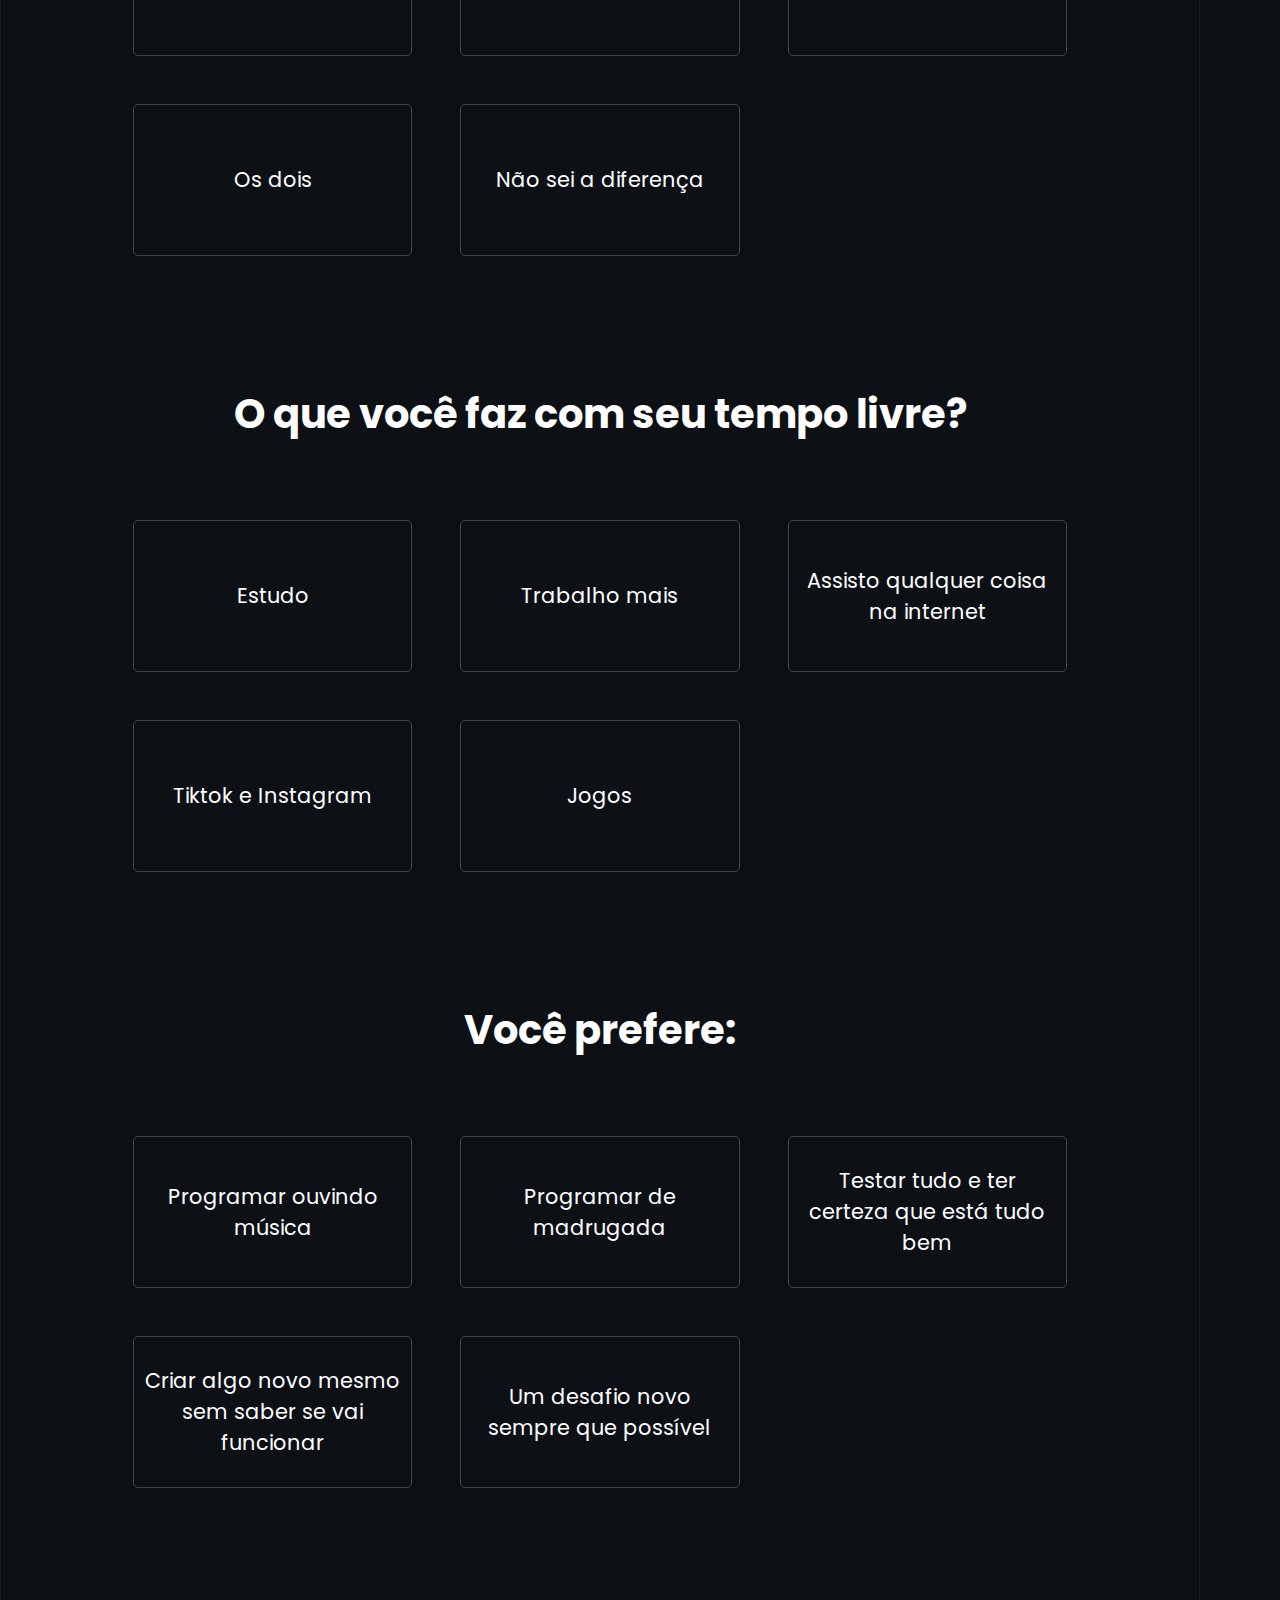
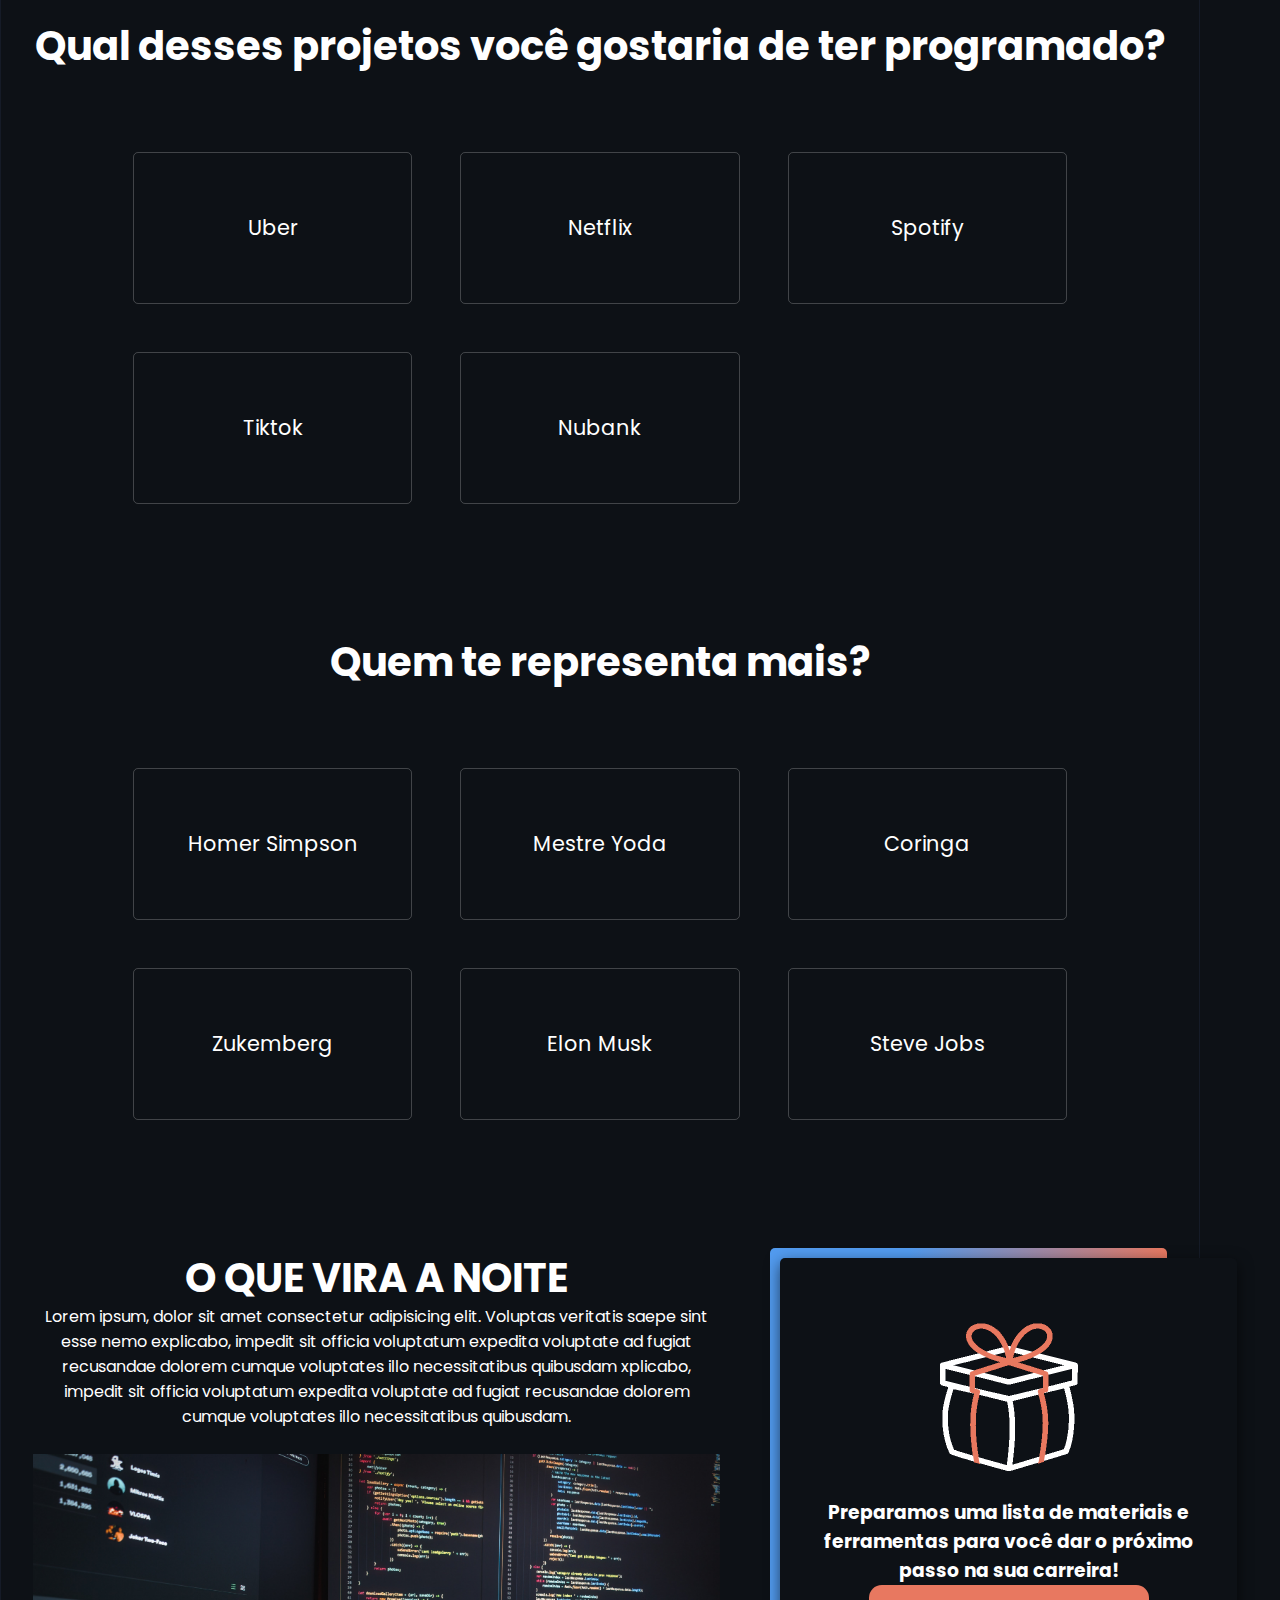
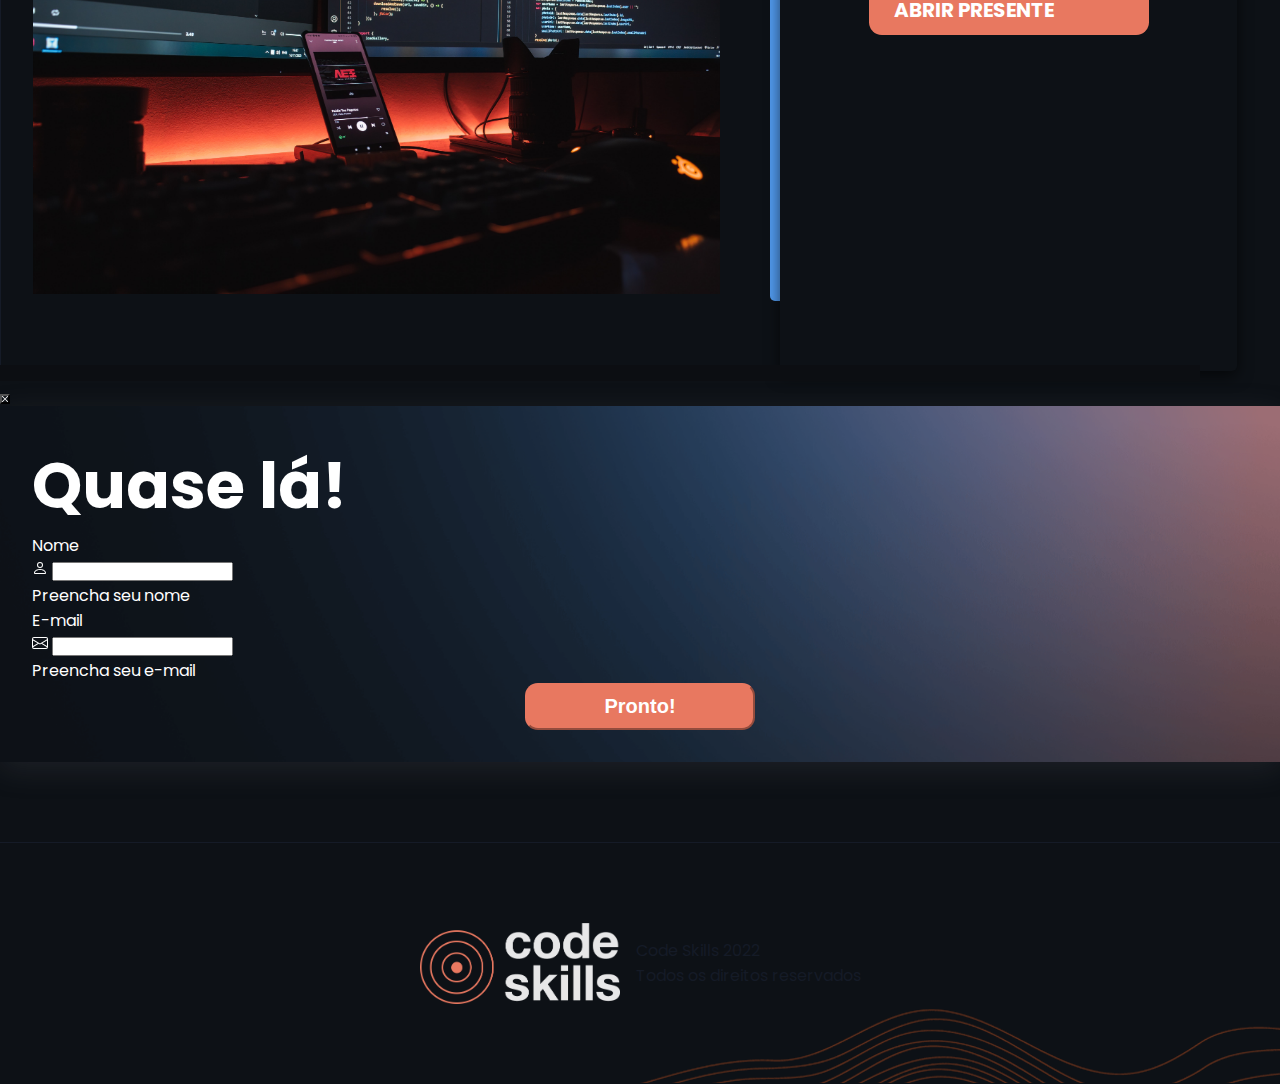
==== commit 8a528e4c: "form to capture lead" ====
--- a/index.html
+++ b/index.html
@@ -219,7 +219,7 @@
                                         <img src="./assets/img/gift.gif" alt="">
                                         <h3>Preparamos uma lista de materiais e ferramentas para você dar o próximo passo na sua carreira!</h3>
                                         <div class="botoes">
-                                            <a href="#" class="btn btn-primary mt-4">ABRIR PRESENTE</a>
+                                            <a data-bs-toggle="modal" data-bs-target="#modalForm" class="btn btn-primary mt-4">ABRIR PRESENTE</a>
                                         </div>
                                     </div>
                                 </div>
@@ -233,7 +233,57 @@
                 <div class="load load-0"></div>
             </div>
         </div>
+        
     </section>
+    
+    <!-- Modal -->
+    <div class="modal fade" id="modalForm" tabindex="-1" aria-labelledby="modalFormLabel" aria-hidden="true">
+        <div class="modal-dialog modal-dialog-centered">
+            <div class="modal-content">
+                <div class="modal-header">
+                    <button type="button" class="btn-close" data-bs-dismiss="modal" aria-label="Close"></button>
+                </div>
+                <div class="modal-body">
+                    <h2>Quase lá!</h2>
+                    <form class="row needs-validation" novalidate>
+                        <div class="col-md-12">
+                            <label for="validationCustomUsername" class="form-label">Nome</label>
+                            <div class="input-group has-validation">
+                                <span class="input-group-text" id="inputGroupPrepend">
+                                    <svg xmlns="http://www.w3.org/2000/svg" width="16" height="16" fill="currentColor" class="bi bi-person" viewBox="0 0 16 16">
+                                        <path d="M8 8a3 3 0 1 0 0-6 3 3 0 0 0 0 6zm2-3a2 2 0 1 1-4 0 2 2 0 0 1 4 0zm4 8c0 1-1 1-1 1H3s-1 0-1-1 1-4 6-4 6 3 6 4zm-1-.004c-.001-.246-.154-.986-.832-1.664C11.516 10.68 10.289 10 8 10c-2.29 0-3.516.68-4.168 1.332-.678.678-.83 1.418-.832 1.664h10z"/>
+                                    </svg>
+                                </span>
+                                <input type="text" class="form-control" id="validationCustomUsername" aria-describedby="inputGroupPrepend" required>
+                                <div class="invalid-feedback">
+                                    Preencha seu nome
+                                </div>
+                            </div>
+                        </div>
+                        <div class="col-md-12 mt-3">
+                            <label for="validationCustomUsername" class="form-label">E-mail</label>
+                            <div class="input-group has-validation">
+                                <span class="input-group-text" id="inputGroupPrepend">
+                                    <svg xmlns="http://www.w3.org/2000/svg" width="16" height="16" fill="currentColor" class="bi bi-envelope" viewBox="0 0 16 16">
+                                        <path d="M0 4a2 2 0 0 1 2-2h12a2 2 0 0 1 2 2v8a2 2 0 0 1-2 2H2a2 2 0 0 1-2-2V4Zm2-1a1 1 0 0 0-1 1v.217l7 4.2 7-4.2V4a1 1 0 0 0-1-1H2Zm13 2.383-4.708 2.825L15 11.105V5.383Zm-.034 6.876-5.64-3.471L8 9.583l-1.326-.795-5.64 3.47A1 1 0 0 0 2 13h12a1 1 0 0 0 .966-.741ZM1 11.105l4.708-2.897L1 5.383v5.722Z"/>
+                                    </svg>
+                                </span>
+                                <input type="email" class="form-control" id="validationCustomUsername" aria-describedby="inputGroupPrepend" required>
+                                <div class="invalid-feedback">
+                                    Preencha seu e-mail
+                                </div>
+                            </div>
+                        </div>
+                        <div class="col-12 mt-4">
+                            <button class="btn btn-primary" type="submit">
+                                Pronto!
+                            </button>
+                        </div>
+                    </form>
+                </div>
+            </div>
+        </div>
+    </div>
     
     <footer>
         <img src="assets/img/codeskills_logo.png" alt="">
--- a/assets/css/main.css
+++ b/assets/css/main.css
@@ -1,2 +1,2 @@
-*{margin:0;padding:0}html,body{background-color:#0d1116;color:#fff;font-size:16px;font-family:"Poppins", sans-serif;overflow-x:hidden}h1,h2,h3,h4,h5,h6{font-weight:bold}.container{max-width:1200px}img{max-width:100%}.btn{border-radius:.8rem;padding:10px 25px}.btn-primary{font-weight:bold}.btn span>img{width:13px;margin-right:10px}.direct{display:table;width:100%;padding:2rem 1rem;text-align:center}.direct img{width:20px}.text-gradient{background:-webkit-gradient(linear, left top, right top, color-stop(35%, #529bef), to(#e87860));background:linear-gradient(90deg, #529bef 35%, #e87860 100%);-webkit-background-clip:text;-webkit-text-fill-color:transparent}section,.cta_compra{z-index:9 !important;position:relative}@media (max-width: 1024px){html,body{overflow-x:hidden}.container{max-width:900px}}:target{scroll-margin-top:100px}#hero{margin-bottom:50px}#hero .wave_intro{width:100%;height:auto}#hero .texto{padding:4rem 0}#hero .texto img{max-width:100px;margin:auto;display:block}#hero .texto h1{font-size:6.5rem;line-height:8rem;font-weight:bold;margin:1.8rem 0;text-align:center}#hero .texto p span{font-weight:bold;display:table;margin-bottom:2.1rem}.btn{color:#fff;margin:auto;display:block;width:230px;font-size:20px;background-color:#e87860;border-color:#e87860;-webkit-transition:all .2s;transition:all .2s}.btn:hover{-webkit-filter:brightness(1.2);filter:brightness(1.2)}@media (max-width: 1024px){#hero h1{font-size:4.4rem !important;text-align:center;line-height:5rem !important}#hero p span{margin:0 auto 2.1rem auto}#hero .texto,#hero .video{width:100%;max-width:100%;padding:0 2rem}#hero .botoes,#hero .logo_lab{display:table;margin:auto}#hero .video{min-height:450px;margin-top:4rem}}@media (max-width: 460px){#hero h1{font-size:2.8rem !important;line-height:3.5rem !important}#hero .botoes{display:-webkit-box;display:-ms-flexbox;display:flex;-webkit-box-pack:center;-ms-flex-pack:center;justify-content:center;-webkit-box-orient:vertical;-webkit-box-direction:normal;-ms-flex-direction:column;flex-direction:column}}#aprender .box{border:1px solid #151b27;border-bottom:0;background-image:url("../img/bg_aprender.png");background-size:100%;background-repeat:no-repeat;background-position:top}#aprender .box .carousel-item{padding:4rem 2rem}#aprender .box.active{display:block}#aprender .box h2{text-align:center;font-size:2.5rem;height:3.5rem}#aprender .box .lista{display:-ms-grid;display:grid;-ms-grid-columns:1fr 1fr 1fr;grid-template-columns:1fr 1fr 1fr;gap:3rem;margin-top:5rem;padding:0 100px}#aprender .box .lista .item label{display:-webkit-box;display:-ms-flexbox;display:flex;-webkit-box-align:center;-ms-flex-align:center;align-items:center;-webkit-box-orient:vertical;-webkit-box-direction:normal;-ms-flex-direction:column;flex-direction:column;-webkit-box-pack:center;-ms-flex-pack:center;justify-content:center;padding:10px;border:1px solid rgba(255,255,255,0.216);font-size:1.3rem;text-align:center;height:130px;border-radius:5px;position:relative;cursor:pointer;-webkit-transition:all .2s;transition:all .2s}#aprender .box .lista .item label:hover{border-bottom-color:#e87860}#aprender .box .lista .item label::after{content:'';width:0%;height:100%;top:0;left:0;background:-webkit-gradient(linear, left top, right top, color-stop(35%, #529bef), to(#e87860));background:linear-gradient(90deg, #529bef 35%, #e87860 100%);position:absolute;z-index:-1;opacity:1;-webkit-transition:all .4s;transition:all .4s}#aprender .box .lista .item input{position:absolute;left:-5000px}#aprender .box .lista .item input:checked+label{border:0;font-weight:bold}#aprender .box .lista .item input:checked+label::after{width:100%;opacity:1}#aprender .borda{width:100%;height:1rem;background:-webkit-gradient(linear, left top, right top, color-stop(35%, #529bef), to(#e87860));background:linear-gradient(90deg, #529bef 35%, #e87860 100%);border:0;position:relative}#aprender .borda .load{position:absolute;top:0;right:0;height:100%;background-color:#0c0e12;width:100%}#aprender .borda .load-1{width:99%;-webkit-transition:all .4s;transition:all .4s}#aprender .borda .load-2{width:98%;-webkit-transition:all .4s;transition:all .4s}#aprender .borda .load-3{width:97%;-webkit-transition:all .4s;transition:all .4s}#aprender .borda .load-4{width:96%;-webkit-transition:all .4s;transition:all .4s}#aprender .borda .load-5{width:95%;-webkit-transition:all .4s;transition:all .4s}#aprender .borda .load-6{width:94%;-webkit-transition:all .4s;transition:all .4s}#aprender .borda .load-7{width:93%;-webkit-transition:all .4s;transition:all .4s}#aprender .borda .load-8{width:92%;-webkit-transition:all .4s;transition:all .4s}#aprender .borda .load-9{width:91%;-webkit-transition:all .4s;transition:all .4s}#aprender .borda .load-10{width:90%;-webkit-transition:all .4s;transition:all .4s}#aprender .borda .load-11{width:89%;-webkit-transition:all .4s;transition:all .4s}#aprender .borda .load-12{width:88%;-webkit-transition:all .4s;transition:all .4s}#aprender .borda .load-13{width:87%;-webkit-transition:all .4s;transition:all .4s}#aprender .borda .load-14{width:86%;-webkit-transition:all .4s;transition:all .4s}#aprender .borda .load-15{width:85%;-webkit-transition:all .4s;transition:all .4s}#aprender .borda .load-16{width:84%;-webkit-transition:all .4s;transition:all .4s}#aprender .borda .load-17{width:83%;-webkit-transition:all .4s;transition:all .4s}#aprender .borda .load-18{width:82%;-webkit-transition:all .4s;transition:all .4s}#aprender .borda .load-19{width:81%;-webkit-transition:all .4s;transition:all .4s}#aprender .borda .load-20{width:80%;-webkit-transition:all .4s;transition:all .4s}#aprender .borda .load-21{width:79%;-webkit-transition:all .4s;transition:all .4s}#aprender .borda .load-22{width:78%;-webkit-transition:all .4s;transition:all .4s}#aprender .borda .load-23{width:77%;-webkit-transition:all .4s;transition:all .4s}#aprender .borda .load-24{width:76%;-webkit-transition:all .4s;transition:all .4s}#aprender .borda .load-25{width:75%;-webkit-transition:all .4s;transition:all .4s}#aprender .borda .load-26{width:74%;-webkit-transition:all .4s;transition:all .4s}#aprender .borda .load-27{width:73%;-webkit-transition:all .4s;transition:all .4s}#aprender .borda .load-28{width:72%;-webkit-transition:all .4s;transition:all .4s}#aprender .borda .load-29{width:71%;-webkit-transition:all .4s;transition:all .4s}#aprender .borda .load-30{width:70%;-webkit-transition:all .4s;transition:all .4s}#aprender .borda .load-31{width:69%;-webkit-transition:all .4s;transition:all .4s}#aprender .borda .load-32{width:68%;-webkit-transition:all .4s;transition:all .4s}#aprender .borda .load-33{width:67%;-webkit-transition:all .4s;transition:all .4s}#aprender .borda .load-34{width:66%;-webkit-transition:all .4s;transition:all .4s}#aprender .borda .load-35{width:65%;-webkit-transition:all .4s;transition:all .4s}#aprender .borda .load-36{width:64%;-webkit-transition:all .4s;transition:all .4s}#aprender .borda .load-37{width:63%;-webkit-transition:all .4s;transition:all .4s}#aprender .borda .load-38{width:62%;-webkit-transition:all .4s;transition:all .4s}#aprender .borda .load-39{width:61%;-webkit-transition:all .4s;transition:all .4s}#aprender .borda .load-40{width:60%;-webkit-transition:all .4s;transition:all .4s}#aprender .borda .load-41{width:59%;-webkit-transition:all .4s;transition:all .4s}#aprender .borda .load-42{width:58%;-webkit-transition:all .4s;transition:all .4s}#aprender .borda .load-43{width:57%;-webkit-transition:all .4s;transition:all .4s}#aprender .borda .load-44{width:56%;-webkit-transition:all .4s;transition:all .4s}#aprender .borda .load-45{width:55%;-webkit-transition:all .4s;transition:all .4s}#aprender .borda .load-46{width:54%;-webkit-transition:all .4s;transition:all .4s}#aprender .borda .load-47{width:53%;-webkit-transition:all .4s;transition:all .4s}#aprender .borda .load-48{width:52%;-webkit-transition:all .4s;transition:all .4s}#aprender .borda .load-49{width:51%;-webkit-transition:all .4s;transition:all .4s}#aprender .borda .load-50{width:50%;-webkit-transition:all .4s;transition:all .4s}#aprender .borda .load-51{width:49%;-webkit-transition:all .4s;transition:all .4s}#aprender .borda .load-52{width:48%;-webkit-transition:all .4s;transition:all .4s}#aprender .borda .load-53{width:47%;-webkit-transition:all .4s;transition:all .4s}#aprender .borda .load-54{width:46%;-webkit-transition:all .4s;transition:all .4s}#aprender .borda .load-55{width:45%;-webkit-transition:all .4s;transition:all .4s}#aprender .borda .load-56{width:44%;-webkit-transition:all .4s;transition:all .4s}#aprender .borda .load-57{width:43%;-webkit-transition:all .4s;transition:all .4s}#aprender .borda .load-58{width:42%;-webkit-transition:all .4s;transition:all .4s}#aprender .borda .load-59{width:41%;-webkit-transition:all .4s;transition:all .4s}#aprender .borda .load-60{width:40%;-webkit-transition:all .4s;transition:all .4s}#aprender .borda .load-61{width:39%;-webkit-transition:all .4s;transition:all .4s}#aprender .borda .load-62{width:38%;-webkit-transition:all .4s;transition:all .4s}#aprender .borda .load-63{width:37%;-webkit-transition:all .4s;transition:all .4s}#aprender .borda .load-64{width:36%;-webkit-transition:all .4s;transition:all .4s}#aprender .borda .load-65{width:35%;-webkit-transition:all .4s;transition:all .4s}#aprender .borda .load-66{width:34%;-webkit-transition:all .4s;transition:all .4s}#aprender .borda .load-67{width:33%;-webkit-transition:all .4s;transition:all .4s}#aprender .borda .load-68{width:32%;-webkit-transition:all .4s;transition:all .4s}#aprender .borda .load-69{width:31%;-webkit-transition:all .4s;transition:all .4s}#aprender .borda .load-70{width:30%;-webkit-transition:all .4s;transition:all .4s}#aprender .borda .load-71{width:29%;-webkit-transition:all .4s;transition:all .4s}#aprender .borda .load-72{width:28%;-webkit-transition:all .4s;transition:all .4s}#aprender .borda .load-73{width:27%;-webkit-transition:all .4s;transition:all .4s}#aprender .borda .load-74{width:26%;-webkit-transition:all .4s;transition:all .4s}#aprender .borda .load-75{width:25%;-webkit-transition:all .4s;transition:all .4s}#aprender .borda .load-76{width:24%;-webkit-transition:all .4s;transition:all .4s}#aprender .borda .load-77{width:23%;-webkit-transition:all .4s;transition:all .4s}#aprender .borda .load-78{width:22%;-webkit-transition:all .4s;transition:all .4s}#aprender .borda .load-79{width:21%;-webkit-transition:all .4s;transition:all .4s}#aprender .borda .load-80{width:20%;-webkit-transition:all .4s;transition:all .4s}#aprender .borda .load-81{width:19%;-webkit-transition:all .4s;transition:all .4s}#aprender .borda .load-82{width:18%;-webkit-transition:all .4s;transition:all .4s}#aprender .borda .load-83{width:17%;-webkit-transition:all .4s;transition:all .4s}#aprender .borda .load-84{width:16%;-webkit-transition:all .4s;transition:all .4s}#aprender .borda .load-85{width:15%;-webkit-transition:all .4s;transition:all .4s}#aprender .borda .load-86{width:14%;-webkit-transition:all .4s;transition:all .4s}#aprender .borda .load-87{width:13%;-webkit-transition:all .4s;transition:all .4s}#aprender .borda .load-88{width:12%;-webkit-transition:all .4s;transition:all .4s}#aprender .borda .load-89{width:11%;-webkit-transition:all .4s;transition:all .4s}#aprender .borda .load-90{width:10%;-webkit-transition:all .4s;transition:all .4s}#aprender .borda .load-91{width:9%;-webkit-transition:all .4s;transition:all .4s}#aprender .borda .load-92{width:8%;-webkit-transition:all .4s;transition:all .4s}#aprender .borda .load-93{width:7%;-webkit-transition:all .4s;transition:all .4s}#aprender .borda .load-94{width:6%;-webkit-transition:all .4s;transition:all .4s}#aprender .borda .load-95{width:5%;-webkit-transition:all .4s;transition:all .4s}#aprender .borda .load-96{width:4%;-webkit-transition:all .4s;transition:all .4s}#aprender .borda .load-97{width:3%;-webkit-transition:all .4s;transition:all .4s}#aprender .borda .load-98{width:2%;-webkit-transition:all .4s;transition:all .4s}#aprender .borda .load-99{width:1%;-webkit-transition:all .4s;transition:all .4s}#aprender .borda .load-100{width:0%;-webkit-transition:all .4s;transition:all .4s}#aprender .res .loading{position:absolute;background:rgba(255,255,255,0.01);width:100%;height:100%;top:50%;left:50%;-webkit-transform:translate(-50%, -50%);transform:translate(-50%, -50%);z-index:9;-webkit-transition:all .2s;transition:all .2s;background-image:url("../img/loading.gif");background-position:center;background-size:100px;background-repeat:no-repeat;overflow:hidden;-webkit-backdrop-filter:blur(10px);backdrop-filter:blur(10px)}#aprender .res .loading.not-show{width:0;height:0}#aprender .resultado{display:-webkit-box;display:-ms-flexbox;display:flex;gap:50px;position:relative}#aprender .resultado .conteudo{text-align:center;-webkit-box-flex:1;-ms-flex:1;flex:1}#aprender .resultado .conteudo img{margin-top:25px}#aprender .resultado .promo{width:35%;border-radius:5px;background:-webkit-gradient(linear, left top, right top, color-stop(35%, #529bef), to(#e87860));background:linear-gradient(90deg, #529bef 35%, #e87860 100%);position:relative}#aprender .resultado .promo .promo-content{position:absolute;background-color:#0d1116;padding:40px;height:calc(100% - 20px);width:calc(100% - 20px);top:10px;left:10px;border-radius:5px;-webkit-box-shadow:rgba(0,0,0,0.6) 0px 5px 15px;box-shadow:rgba(0,0,0,0.6) 0px 5px 15px;display:-webkit-box;display:-ms-flexbox;display:flex;-webkit-box-orient:vertical;-webkit-box-direction:normal;-ms-flex-direction:column;flex-direction:column;-webkit-box-align:center;-ms-flex-align:center;align-items:center}#aprender .resultado .promo .promo-content img{width:200px}#aprender .resultado .promo .promo-content h3{text-align:center}@media (max-width: 1024px){#aprender .lista{-ms-grid-columns:1fr 1fr !important;grid-template-columns:1fr 1fr !important}#aprender h2{height:auto !important}}@media (max-width: 460px){#aprender h2{font-size:1.8rem !important}#aprender .resultado{-webkit-box-orient:vertical;-webkit-box-direction:normal;-ms-flex-direction:column;flex-direction:column}#aprender .resultado .promo{width:100%;height:600px}#aprender .borda{position:fixed;z-index:9999999;bottom:0;left:0}#aprender .box{background-repeat:no-repeat;background-position:top right;background-size:150%}#aprender .box .lista{padding:0;gap:1rem}#aprender .box .lista .item label{font-size:1rem}}footer{margin-top:5rem;border-top:1px solid #151b27;padding:5rem 0;background:url("../img/wave_footer.png");background-repeat:no-repeat;background-size:50%;background-position:bottom right;display:-webkit-box;display:-ms-flexbox;display:flex;-webkit-box-pack:center;-ms-flex-pack:center;justify-content:center;-webkit-box-align:center;-ms-flex-align:center;align-items:center;color:#151b27;gap:1rem}footer img{width:200px}@media (max-width: 460px){footer{margin-top:0;-webkit-box-orient:vertical;-webkit-box-direction:normal;-ms-flex-direction:column;flex-direction:column;text-align:center}}
+*{margin:0;padding:0}html,body{background-color:#0d1116;color:#fff;font-size:16px;font-family:"Poppins", sans-serif;overflow-x:hidden}h1,h2,h3,h4,h5,h6{font-weight:bold}.container{max-width:1200px}img{max-width:100%}.btn{border-radius:.8rem;padding:10px 25px}.btn-primary{font-weight:bold}.btn span>img{width:13px;margin-right:10px}.direct{display:table;width:100%;padding:2rem 1rem;text-align:center}.direct img{width:20px}.text-gradient{background:-webkit-gradient(linear, left top, right top, color-stop(35%, #529bef), to(#e87860));background:linear-gradient(90deg, #529bef 35%, #e87860 100%);-webkit-background-clip:text;-webkit-text-fill-color:transparent}section,.cta_compra{z-index:9 !important;position:relative}@media (max-width: 1024px){html,body{overflow-x:hidden}.container{max-width:900px}}:target{scroll-margin-top:100px}.modal-header,.modal-content{background-color:transparent !important;border:0 !important}.modal-header .btn-close,.modal-content .btn-close{background:transparent url("data:image/svg+xml,<svg xmlns='http://www.w3.org/2000/svg' viewBox='0 0 16 16' fill='%23fff'><path d='M.293.293a1 1 0 011.414 0L8 6.586 14.293.293a1 1 0 111.414 1.414L9.414 8l6.293 6.293a1 1 0 01-1.414 1.414L8 9.414l-6.293 6.293a1 1 0 01-1.414-1.414L6.586 8 .293 1.707a1 1 0 010-1.414z'/></svg>");padding:.2rem .2rem}.modal-header h2,.modal-content h2{font-size:4rem}.modal-body{border-bottom:0;background-image:url("../img/bg_aprender.png");background-color:#0d1116;background-size:100%;background-repeat:no-repeat;background-position:top;padding:2rem;-webkit-box-shadow:rgba(100,100,111,0.2) 0px 7px 29px 0px;box-shadow:rgba(100,100,111,0.2) 0px 7px 29px 0px}.modal-backdrop{background-color:rgba(0,0,0,0.2);-webkit-backdrop-filter:blur(10px);backdrop-filter:blur(10px)}.modal-backdrop.show{opacity:1 !important}#hero{margin-bottom:50px}#hero .wave_intro{width:100%;height:auto}#hero .texto{padding:4rem 0}#hero .texto img{max-width:100px;margin:auto;display:block}#hero .texto h1{font-size:6.5rem;line-height:8rem;font-weight:bold;margin:1.8rem 0;text-align:center}#hero .texto p span{font-weight:bold;display:table;margin-bottom:2.1rem}.btn{color:#fff;margin:auto;display:block;width:230px;font-size:20px;background-color:#e87860;border-color:#e87860;-webkit-transition:all .2s;transition:all .2s}.btn:hover{-webkit-filter:brightness(1.2);filter:brightness(1.2)}@media (max-width: 1024px){#hero h1{font-size:4.4rem !important;text-align:center;line-height:5rem !important}#hero p span{margin:0 auto 2.1rem auto}#hero .texto,#hero .video{width:100%;max-width:100%;padding:0 2rem}#hero .botoes,#hero .logo_lab{display:table;margin:auto}#hero .video{min-height:450px;margin-top:4rem}}@media (max-width: 460px){#hero h1{font-size:2.8rem !important;line-height:3.5rem !important}#hero .botoes{display:-webkit-box;display:-ms-flexbox;display:flex;-webkit-box-pack:center;-ms-flex-pack:center;justify-content:center;-webkit-box-orient:vertical;-webkit-box-direction:normal;-ms-flex-direction:column;flex-direction:column}}#aprender .box{border:1px solid #151b27;border-bottom:0;background-image:url("../img/bg_aprender.png");background-size:100%;background-repeat:no-repeat;background-position:top}#aprender .box .carousel-item{padding:4rem 2rem}#aprender .box.active{display:block}#aprender .box h2{text-align:center;font-size:2.5rem;height:3.5rem}#aprender .box .lista{display:-ms-grid;display:grid;-ms-grid-columns:1fr 1fr 1fr;grid-template-columns:1fr 1fr 1fr;gap:3rem;margin-top:5rem;padding:0 100px}#aprender .box .lista .item label{display:-webkit-box;display:-ms-flexbox;display:flex;-webkit-box-align:center;-ms-flex-align:center;align-items:center;-webkit-box-orient:vertical;-webkit-box-direction:normal;-ms-flex-direction:column;flex-direction:column;-webkit-box-pack:center;-ms-flex-pack:center;justify-content:center;padding:10px;border:1px solid rgba(255,255,255,0.216);font-size:1.3rem;text-align:center;height:130px;border-radius:5px;position:relative;cursor:pointer;-webkit-transition:all .2s;transition:all .2s}#aprender .box .lista .item label:hover{border-bottom-color:#e87860}#aprender .box .lista .item label::after{content:'';width:0%;height:100%;top:0;left:0;background:-webkit-gradient(linear, left top, right top, color-stop(35%, #529bef), to(#e87860));background:linear-gradient(90deg, #529bef 35%, #e87860 100%);position:absolute;z-index:-1;opacity:1;-webkit-transition:all .4s;transition:all .4s}#aprender .box .lista .item input{position:absolute;left:-5000px}#aprender .box .lista .item input:checked+label{border:0;font-weight:bold}#aprender .box .lista .item input:checked+label::after{width:100%;opacity:1}#aprender .borda{width:100%;height:1rem;background:-webkit-gradient(linear, left top, right top, color-stop(35%, #529bef), to(#e87860));background:linear-gradient(90deg, #529bef 35%, #e87860 100%);border:0;position:relative}#aprender .borda .load{position:absolute;top:0;right:0;height:100%;background-color:#0c0e12;width:100%}#aprender .borda .load-1{width:99%;-webkit-transition:all .4s;transition:all .4s}#aprender .borda .load-2{width:98%;-webkit-transition:all .4s;transition:all .4s}#aprender .borda .load-3{width:97%;-webkit-transition:all .4s;transition:all .4s}#aprender .borda .load-4{width:96%;-webkit-transition:all .4s;transition:all .4s}#aprender .borda .load-5{width:95%;-webkit-transition:all .4s;transition:all .4s}#aprender .borda .load-6{width:94%;-webkit-transition:all .4s;transition:all .4s}#aprender .borda .load-7{width:93%;-webkit-transition:all .4s;transition:all .4s}#aprender .borda .load-8{width:92%;-webkit-transition:all .4s;transition:all .4s}#aprender .borda .load-9{width:91%;-webkit-transition:all .4s;transition:all .4s}#aprender .borda .load-10{width:90%;-webkit-transition:all .4s;transition:all .4s}#aprender .borda .load-11{width:89%;-webkit-transition:all .4s;transition:all .4s}#aprender .borda .load-12{width:88%;-webkit-transition:all .4s;transition:all .4s}#aprender .borda .load-13{width:87%;-webkit-transition:all .4s;transition:all .4s}#aprender .borda .load-14{width:86%;-webkit-transition:all .4s;transition:all .4s}#aprender .borda .load-15{width:85%;-webkit-transition:all .4s;transition:all .4s}#aprender .borda .load-16{width:84%;-webkit-transition:all .4s;transition:all .4s}#aprender .borda .load-17{width:83%;-webkit-transition:all .4s;transition:all .4s}#aprender .borda .load-18{width:82%;-webkit-transition:all .4s;transition:all .4s}#aprender .borda .load-19{width:81%;-webkit-transition:all .4s;transition:all .4s}#aprender .borda .load-20{width:80%;-webkit-transition:all .4s;transition:all .4s}#aprender .borda .load-21{width:79%;-webkit-transition:all .4s;transition:all .4s}#aprender .borda .load-22{width:78%;-webkit-transition:all .4s;transition:all .4s}#aprender .borda .load-23{width:77%;-webkit-transition:all .4s;transition:all .4s}#aprender .borda .load-24{width:76%;-webkit-transition:all .4s;transition:all .4s}#aprender .borda .load-25{width:75%;-webkit-transition:all .4s;transition:all .4s}#aprender .borda .load-26{width:74%;-webkit-transition:all .4s;transition:all .4s}#aprender .borda .load-27{width:73%;-webkit-transition:all .4s;transition:all .4s}#aprender .borda .load-28{width:72%;-webkit-transition:all .4s;transition:all .4s}#aprender .borda .load-29{width:71%;-webkit-transition:all .4s;transition:all .4s}#aprender .borda .load-30{width:70%;-webkit-transition:all .4s;transition:all .4s}#aprender .borda .load-31{width:69%;-webkit-transition:all .4s;transition:all .4s}#aprender .borda .load-32{width:68%;-webkit-transition:all .4s;transition:all .4s}#aprender .borda .load-33{width:67%;-webkit-transition:all .4s;transition:all .4s}#aprender .borda .load-34{width:66%;-webkit-transition:all .4s;transition:all .4s}#aprender .borda .load-35{width:65%;-webkit-transition:all .4s;transition:all .4s}#aprender .borda .load-36{width:64%;-webkit-transition:all .4s;transition:all .4s}#aprender .borda .load-37{width:63%;-webkit-transition:all .4s;transition:all .4s}#aprender .borda .load-38{width:62%;-webkit-transition:all .4s;transition:all .4s}#aprender .borda .load-39{width:61%;-webkit-transition:all .4s;transition:all .4s}#aprender .borda .load-40{width:60%;-webkit-transition:all .4s;transition:all .4s}#aprender .borda .load-41{width:59%;-webkit-transition:all .4s;transition:all .4s}#aprender .borda .load-42{width:58%;-webkit-transition:all .4s;transition:all .4s}#aprender .borda .load-43{width:57%;-webkit-transition:all .4s;transition:all .4s}#aprender .borda .load-44{width:56%;-webkit-transition:all .4s;transition:all .4s}#aprender .borda .load-45{width:55%;-webkit-transition:all .4s;transition:all .4s}#aprender .borda .load-46{width:54%;-webkit-transition:all .4s;transition:all .4s}#aprender .borda .load-47{width:53%;-webkit-transition:all .4s;transition:all .4s}#aprender .borda .load-48{width:52%;-webkit-transition:all .4s;transition:all .4s}#aprender .borda .load-49{width:51%;-webkit-transition:all .4s;transition:all .4s}#aprender .borda .load-50{width:50%;-webkit-transition:all .4s;transition:all .4s}#aprender .borda .load-51{width:49%;-webkit-transition:all .4s;transition:all .4s}#aprender .borda .load-52{width:48%;-webkit-transition:all .4s;transition:all .4s}#aprender .borda .load-53{width:47%;-webkit-transition:all .4s;transition:all .4s}#aprender .borda .load-54{width:46%;-webkit-transition:all .4s;transition:all .4s}#aprender .borda .load-55{width:45%;-webkit-transition:all .4s;transition:all .4s}#aprender .borda .load-56{width:44%;-webkit-transition:all .4s;transition:all .4s}#aprender .borda .load-57{width:43%;-webkit-transition:all .4s;transition:all .4s}#aprender .borda .load-58{width:42%;-webkit-transition:all .4s;transition:all .4s}#aprender .borda .load-59{width:41%;-webkit-transition:all .4s;transition:all .4s}#aprender .borda .load-60{width:40%;-webkit-transition:all .4s;transition:all .4s}#aprender .borda .load-61{width:39%;-webkit-transition:all .4s;transition:all .4s}#aprender .borda .load-62{width:38%;-webkit-transition:all .4s;transition:all .4s}#aprender .borda .load-63{width:37%;-webkit-transition:all .4s;transition:all .4s}#aprender .borda .load-64{width:36%;-webkit-transition:all .4s;transition:all .4s}#aprender .borda .load-65{width:35%;-webkit-transition:all .4s;transition:all .4s}#aprender .borda .load-66{width:34%;-webkit-transition:all .4s;transition:all .4s}#aprender .borda .load-67{width:33%;-webkit-transition:all .4s;transition:all .4s}#aprender .borda .load-68{width:32%;-webkit-transition:all .4s;transition:all .4s}#aprender .borda .load-69{width:31%;-webkit-transition:all .4s;transition:all .4s}#aprender .borda .load-70{width:30%;-webkit-transition:all .4s;transition:all .4s}#aprender .borda .load-71{width:29%;-webkit-transition:all .4s;transition:all .4s}#aprender .borda .load-72{width:28%;-webkit-transition:all .4s;transition:all .4s}#aprender .borda .load-73{width:27%;-webkit-transition:all .4s;transition:all .4s}#aprender .borda .load-74{width:26%;-webkit-transition:all .4s;transition:all .4s}#aprender .borda .load-75{width:25%;-webkit-transition:all .4s;transition:all .4s}#aprender .borda .load-76{width:24%;-webkit-transition:all .4s;transition:all .4s}#aprender .borda .load-77{width:23%;-webkit-transition:all .4s;transition:all .4s}#aprender .borda .load-78{width:22%;-webkit-transition:all .4s;transition:all .4s}#aprender .borda .load-79{width:21%;-webkit-transition:all .4s;transition:all .4s}#aprender .borda .load-80{width:20%;-webkit-transition:all .4s;transition:all .4s}#aprender .borda .load-81{width:19%;-webkit-transition:all .4s;transition:all .4s}#aprender .borda .load-82{width:18%;-webkit-transition:all .4s;transition:all .4s}#aprender .borda .load-83{width:17%;-webkit-transition:all .4s;transition:all .4s}#aprender .borda .load-84{width:16%;-webkit-transition:all .4s;transition:all .4s}#aprender .borda .load-85{width:15%;-webkit-transition:all .4s;transition:all .4s}#aprender .borda .load-86{width:14%;-webkit-transition:all .4s;transition:all .4s}#aprender .borda .load-87{width:13%;-webkit-transition:all .4s;transition:all .4s}#aprender .borda .load-88{width:12%;-webkit-transition:all .4s;transition:all .4s}#aprender .borda .load-89{width:11%;-webkit-transition:all .4s;transition:all .4s}#aprender .borda .load-90{width:10%;-webkit-transition:all .4s;transition:all .4s}#aprender .borda .load-91{width:9%;-webkit-transition:all .4s;transition:all .4s}#aprender .borda .load-92{width:8%;-webkit-transition:all .4s;transition:all .4s}#aprender .borda .load-93{width:7%;-webkit-transition:all .4s;transition:all .4s}#aprender .borda .load-94{width:6%;-webkit-transition:all .4s;transition:all .4s}#aprender .borda .load-95{width:5%;-webkit-transition:all .4s;transition:all .4s}#aprender .borda .load-96{width:4%;-webkit-transition:all .4s;transition:all .4s}#aprender .borda .load-97{width:3%;-webkit-transition:all .4s;transition:all .4s}#aprender .borda .load-98{width:2%;-webkit-transition:all .4s;transition:all .4s}#aprender .borda .load-99{width:1%;-webkit-transition:all .4s;transition:all .4s}#aprender .borda .load-100{width:0%;-webkit-transition:all .4s;transition:all .4s}#aprender .res .loading{position:absolute;background:rgba(255,255,255,0.01);width:100%;height:100%;top:50%;left:50%;-webkit-transform:translate(-50%, -50%);transform:translate(-50%, -50%);z-index:9;-webkit-transition:all .2s;transition:all .2s;background-image:url("../img/loading.gif");background-position:center;background-size:100px;background-repeat:no-repeat;overflow:hidden;-webkit-backdrop-filter:blur(10px);backdrop-filter:blur(10px)}#aprender .res .loading.not-show{width:0;height:0}#aprender .resultado{display:-webkit-box;display:-ms-flexbox;display:flex;gap:50px;position:relative}#aprender .resultado .conteudo{text-align:center;-webkit-box-flex:1;-ms-flex:1;flex:1}#aprender .resultado .conteudo img{margin-top:25px}#aprender .resultado .promo{width:35%;border-radius:5px;background:-webkit-gradient(linear, left top, right top, color-stop(35%, #529bef), to(#e87860));background:linear-gradient(90deg, #529bef 35%, #e87860 100%);position:relative}#aprender .resultado .promo .promo-content{position:absolute;background-color:#0d1116;padding:40px;height:calc(100% - 20px);width:calc(100% - 20px);top:10px;left:10px;border-radius:5px;-webkit-box-shadow:rgba(0,0,0,0.6) 0px 5px 15px;box-shadow:rgba(0,0,0,0.6) 0px 5px 15px;display:-webkit-box;display:-ms-flexbox;display:flex;-webkit-box-orient:vertical;-webkit-box-direction:normal;-ms-flex-direction:column;flex-direction:column;-webkit-box-align:center;-ms-flex-align:center;align-items:center}#aprender .resultado .promo .promo-content img{width:200px}#aprender .resultado .promo .promo-content h3{text-align:center}@media (max-width: 1024px){#aprender .lista{-ms-grid-columns:1fr 1fr !important;grid-template-columns:1fr 1fr !important}#aprender h2{height:auto !important}}@media (max-width: 460px){#aprender h2{font-size:1.8rem !important}#aprender .resultado{-webkit-box-orient:vertical;-webkit-box-direction:normal;-ms-flex-direction:column;flex-direction:column}#aprender .resultado .promo{width:100%;height:600px}#aprender .borda{position:fixed;z-index:9999999;bottom:0;left:0}#aprender .box{background-repeat:no-repeat;background-position:top right;background-size:150%}#aprender .box .lista{padding:0;gap:1rem}#aprender .box .lista .item label{font-size:1rem}}footer{margin-top:5rem;border-top:1px solid #151b27;padding:5rem 0;background:url("../img/wave_footer.png");background-repeat:no-repeat;background-size:50%;background-position:bottom right;display:-webkit-box;display:-ms-flexbox;display:flex;-webkit-box-pack:center;-ms-flex-pack:center;justify-content:center;-webkit-box-align:center;-ms-flex-align:center;align-items:center;color:#151b27;gap:1rem}footer img{width:200px}@media (max-width: 460px){footer{margin-top:0;-webkit-box-orient:vertical;-webkit-box-direction:normal;-ms-flex-direction:column;flex-direction:column;text-align:center}}
 /*# sourceMappingURL=main.css.map */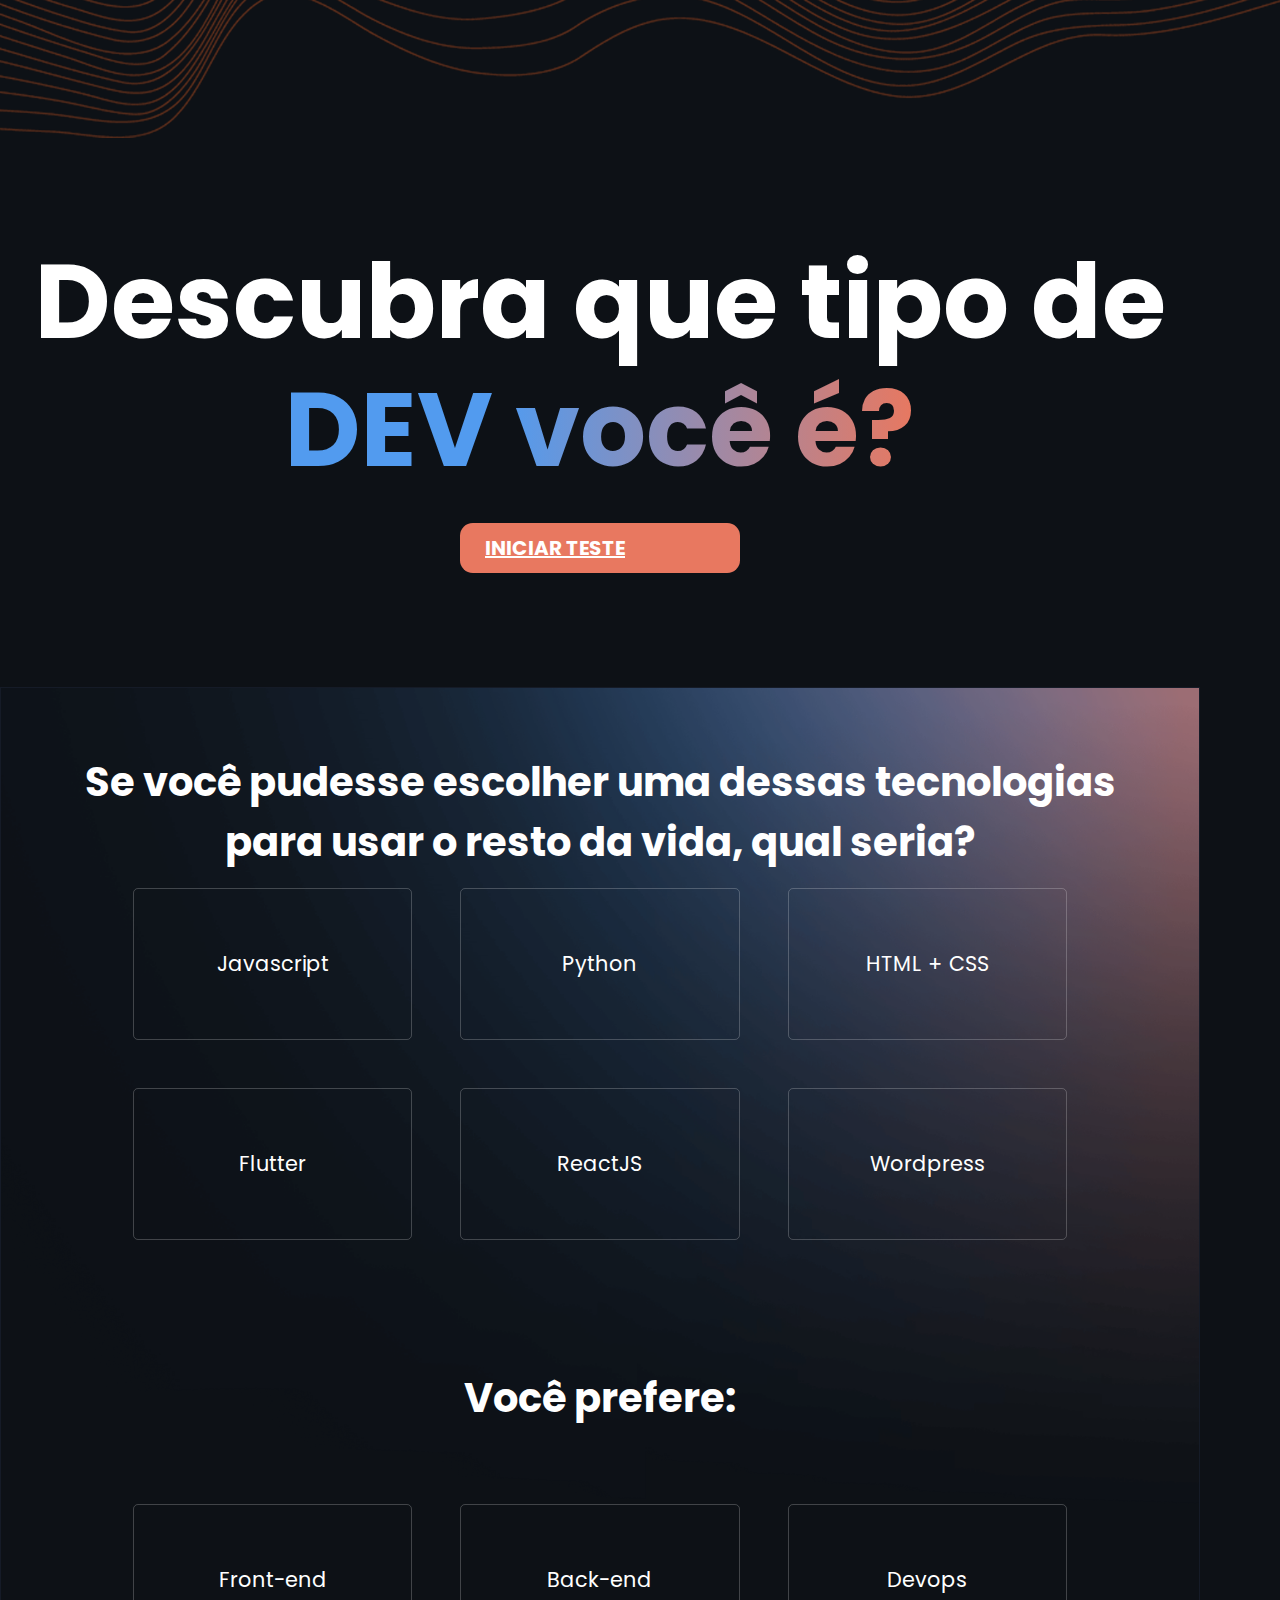
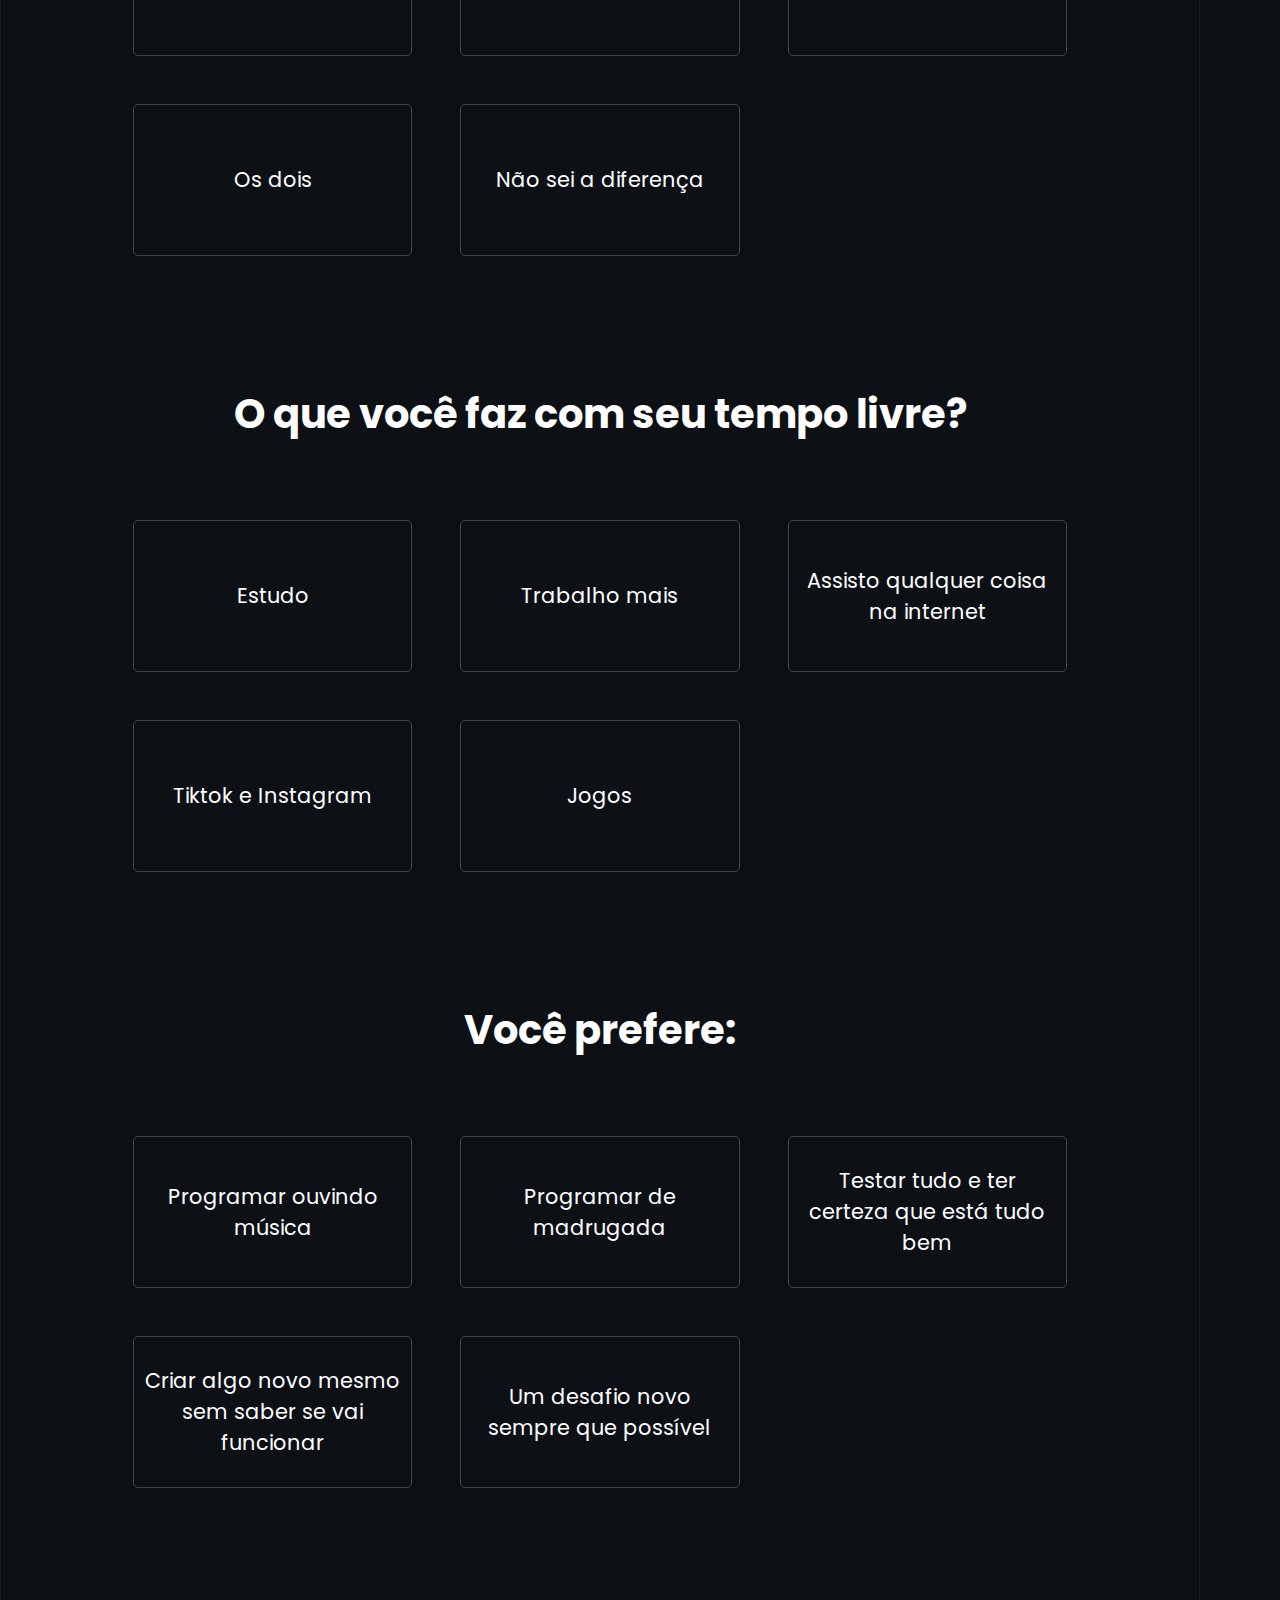
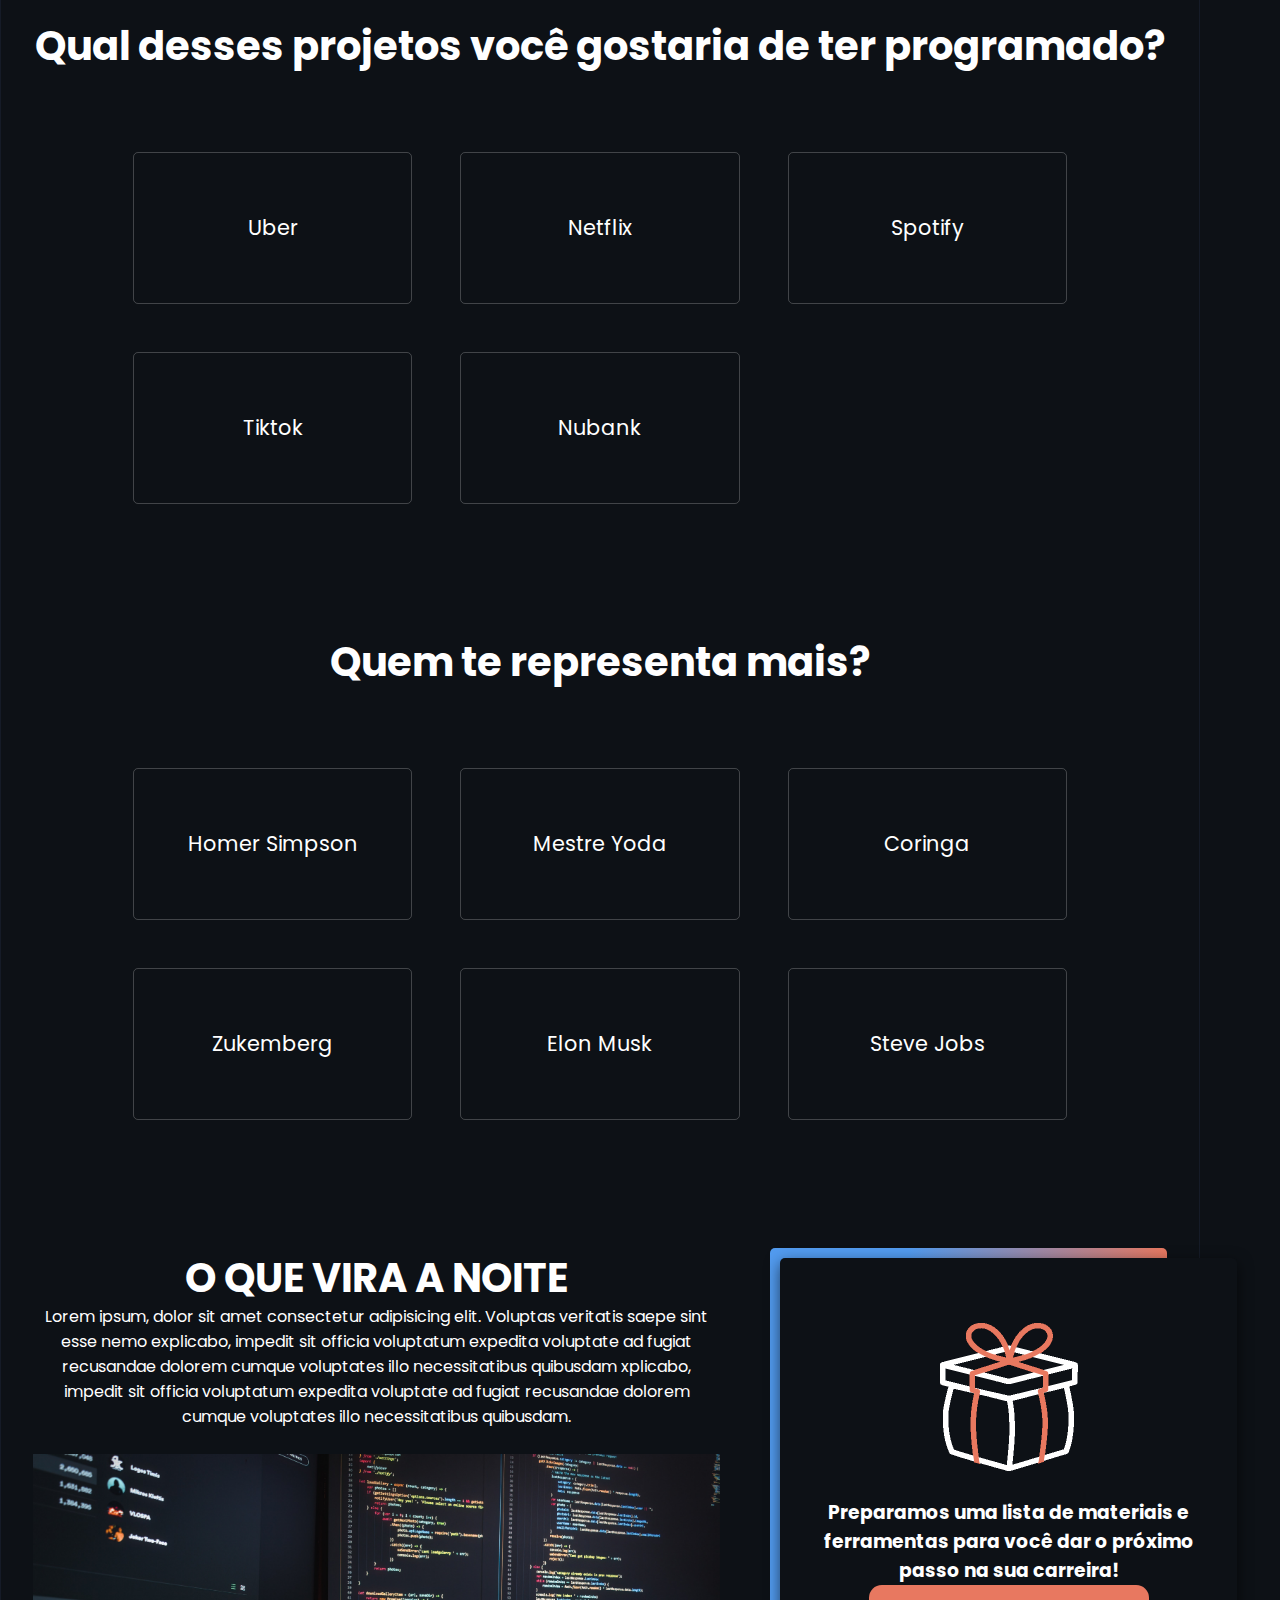
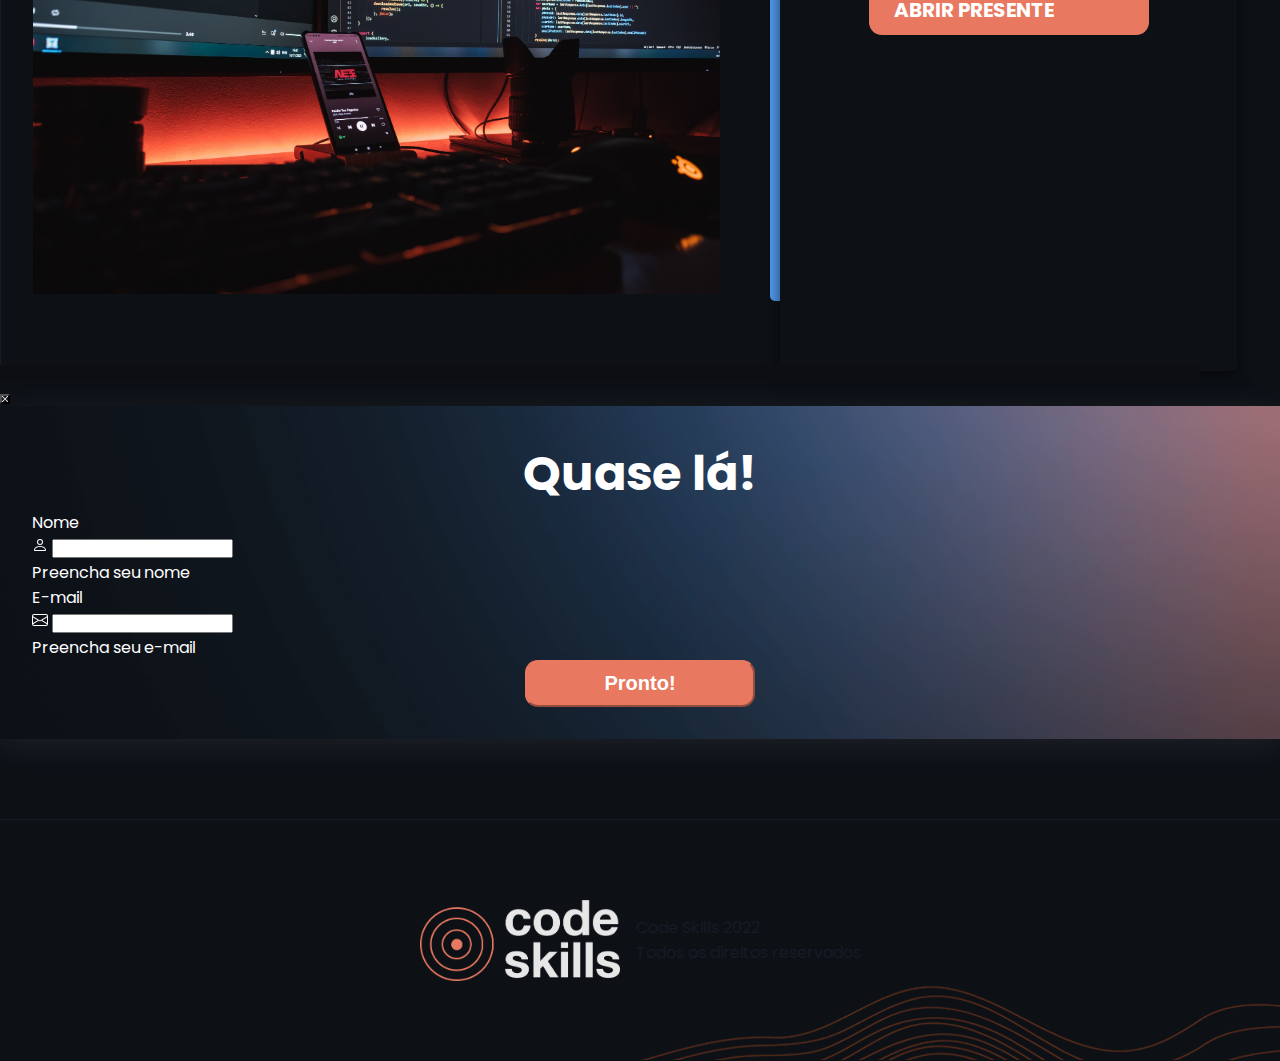
==== commit 3b4f870a: "set user answers" ====
--- a/index.html
+++ b/index.html
@@ -219,7 +219,7 @@
                                         <img src="./assets/img/gift.gif" alt="">
                                         <h3>Preparamos uma lista de materiais e ferramentas para você dar o próximo passo na sua carreira!</h3>
                                         <div class="botoes">
-                                            <a data-bs-toggle="modal" data-bs-target="#modalForm" class="btn btn-primary mt-4">ABRIR PRESENTE</a>
+                                            <a data-bs-toggle="modal" data-bs-target="#modalForm" class="btn btn-primary mt-4" onclick="setResult()">ABRIR PRESENTE</a>
                                         </div>
                                     </div>
                                 </div>
@@ -274,6 +274,8 @@
                                 </div>
                             </div>
                         </div>
+                        <input type="hidden" name="quiz_answers" id="user_answers" value="">
+                        <input type="hidden" name="origem" value="quiz-descubra-que-tipo-de-dev-voce-e">
                         <div class="col-12 mt-4">
                             <button class="btn btn-primary" type="submit">
                                 Pronto!
--- a/assets/css/main.css
+++ b/assets/css/main.css
@@ -1,2 +1,2 @@
-*{margin:0;padding:0}html,body{background-color:#0d1116;color:#fff;font-size:16px;font-family:"Poppins", sans-serif;overflow-x:hidden}h1,h2,h3,h4,h5,h6{font-weight:bold}.container{max-width:1200px}img{max-width:100%}.btn{border-radius:.8rem;padding:10px 25px}.btn-primary{font-weight:bold}.btn span>img{width:13px;margin-right:10px}.direct{display:table;width:100%;padding:2rem 1rem;text-align:center}.direct img{width:20px}.text-gradient{background:-webkit-gradient(linear, left top, right top, color-stop(35%, #529bef), to(#e87860));background:linear-gradient(90deg, #529bef 35%, #e87860 100%);-webkit-background-clip:text;-webkit-text-fill-color:transparent}section,.cta_compra{z-index:9 !important;position:relative}@media (max-width: 1024px){html,body{overflow-x:hidden}.container{max-width:900px}}:target{scroll-margin-top:100px}.modal-header,.modal-content{background-color:transparent !important;border:0 !important}.modal-header .btn-close,.modal-content .btn-close{background:transparent url("data:image/svg+xml,<svg xmlns='http://www.w3.org/2000/svg' viewBox='0 0 16 16' fill='%23fff'><path d='M.293.293a1 1 0 011.414 0L8 6.586 14.293.293a1 1 0 111.414 1.414L9.414 8l6.293 6.293a1 1 0 01-1.414 1.414L8 9.414l-6.293 6.293a1 1 0 01-1.414-1.414L6.586 8 .293 1.707a1 1 0 010-1.414z'/></svg>");padding:.2rem .2rem}.modal-header h2,.modal-content h2{font-size:4rem}.modal-body{border-bottom:0;background-image:url("../img/bg_aprender.png");background-color:#0d1116;background-size:100%;background-repeat:no-repeat;background-position:top;padding:2rem;-webkit-box-shadow:rgba(100,100,111,0.2) 0px 7px 29px 0px;box-shadow:rgba(100,100,111,0.2) 0px 7px 29px 0px}.modal-backdrop{background-color:rgba(0,0,0,0.2);-webkit-backdrop-filter:blur(10px);backdrop-filter:blur(10px)}.modal-backdrop.show{opacity:1 !important}#hero{margin-bottom:50px}#hero .wave_intro{width:100%;height:auto}#hero .texto{padding:4rem 0}#hero .texto img{max-width:100px;margin:auto;display:block}#hero .texto h1{font-size:6.5rem;line-height:8rem;font-weight:bold;margin:1.8rem 0;text-align:center}#hero .texto p span{font-weight:bold;display:table;margin-bottom:2.1rem}.btn{color:#fff;margin:auto;display:block;width:230px;font-size:20px;background-color:#e87860;border-color:#e87860;-webkit-transition:all .2s;transition:all .2s}.btn:hover{-webkit-filter:brightness(1.2);filter:brightness(1.2)}@media (max-width: 1024px){#hero h1{font-size:4.4rem !important;text-align:center;line-height:5rem !important}#hero p span{margin:0 auto 2.1rem auto}#hero .texto,#hero .video{width:100%;max-width:100%;padding:0 2rem}#hero .botoes,#hero .logo_lab{display:table;margin:auto}#hero .video{min-height:450px;margin-top:4rem}}@media (max-width: 460px){#hero h1{font-size:2.8rem !important;line-height:3.5rem !important}#hero .botoes{display:-webkit-box;display:-ms-flexbox;display:flex;-webkit-box-pack:center;-ms-flex-pack:center;justify-content:center;-webkit-box-orient:vertical;-webkit-box-direction:normal;-ms-flex-direction:column;flex-direction:column}}#aprender .box{border:1px solid #151b27;border-bottom:0;background-image:url("../img/bg_aprender.png");background-size:100%;background-repeat:no-repeat;background-position:top}#aprender .box .carousel-item{padding:4rem 2rem}#aprender .box.active{display:block}#aprender .box h2{text-align:center;font-size:2.5rem;height:3.5rem}#aprender .box .lista{display:-ms-grid;display:grid;-ms-grid-columns:1fr 1fr 1fr;grid-template-columns:1fr 1fr 1fr;gap:3rem;margin-top:5rem;padding:0 100px}#aprender .box .lista .item label{display:-webkit-box;display:-ms-flexbox;display:flex;-webkit-box-align:center;-ms-flex-align:center;align-items:center;-webkit-box-orient:vertical;-webkit-box-direction:normal;-ms-flex-direction:column;flex-direction:column;-webkit-box-pack:center;-ms-flex-pack:center;justify-content:center;padding:10px;border:1px solid rgba(255,255,255,0.216);font-size:1.3rem;text-align:center;height:130px;border-radius:5px;position:relative;cursor:pointer;-webkit-transition:all .2s;transition:all .2s}#aprender .box .lista .item label:hover{border-bottom-color:#e87860}#aprender .box .lista .item label::after{content:'';width:0%;height:100%;top:0;left:0;background:-webkit-gradient(linear, left top, right top, color-stop(35%, #529bef), to(#e87860));background:linear-gradient(90deg, #529bef 35%, #e87860 100%);position:absolute;z-index:-1;opacity:1;-webkit-transition:all .4s;transition:all .4s}#aprender .box .lista .item input{position:absolute;left:-5000px}#aprender .box .lista .item input:checked+label{border:0;font-weight:bold}#aprender .box .lista .item input:checked+label::after{width:100%;opacity:1}#aprender .borda{width:100%;height:1rem;background:-webkit-gradient(linear, left top, right top, color-stop(35%, #529bef), to(#e87860));background:linear-gradient(90deg, #529bef 35%, #e87860 100%);border:0;position:relative}#aprender .borda .load{position:absolute;top:0;right:0;height:100%;background-color:#0c0e12;width:100%}#aprender .borda .load-1{width:99%;-webkit-transition:all .4s;transition:all .4s}#aprender .borda .load-2{width:98%;-webkit-transition:all .4s;transition:all .4s}#aprender .borda .load-3{width:97%;-webkit-transition:all .4s;transition:all .4s}#aprender .borda .load-4{width:96%;-webkit-transition:all .4s;transition:all .4s}#aprender .borda .load-5{width:95%;-webkit-transition:all .4s;transition:all .4s}#aprender .borda .load-6{width:94%;-webkit-transition:all .4s;transition:all .4s}#aprender .borda .load-7{width:93%;-webkit-transition:all .4s;transition:all .4s}#aprender .borda .load-8{width:92%;-webkit-transition:all .4s;transition:all .4s}#aprender .borda .load-9{width:91%;-webkit-transition:all .4s;transition:all .4s}#aprender .borda .load-10{width:90%;-webkit-transition:all .4s;transition:all .4s}#aprender .borda .load-11{width:89%;-webkit-transition:all .4s;transition:all .4s}#aprender .borda .load-12{width:88%;-webkit-transition:all .4s;transition:all .4s}#aprender .borda .load-13{width:87%;-webkit-transition:all .4s;transition:all .4s}#aprender .borda .load-14{width:86%;-webkit-transition:all .4s;transition:all .4s}#aprender .borda .load-15{width:85%;-webkit-transition:all .4s;transition:all .4s}#aprender .borda .load-16{width:84%;-webkit-transition:all .4s;transition:all .4s}#aprender .borda .load-17{width:83%;-webkit-transition:all .4s;transition:all .4s}#aprender .borda .load-18{width:82%;-webkit-transition:all .4s;transition:all .4s}#aprender .borda .load-19{width:81%;-webkit-transition:all .4s;transition:all .4s}#aprender .borda .load-20{width:80%;-webkit-transition:all .4s;transition:all .4s}#aprender .borda .load-21{width:79%;-webkit-transition:all .4s;transition:all .4s}#aprender .borda .load-22{width:78%;-webkit-transition:all .4s;transition:all .4s}#aprender .borda .load-23{width:77%;-webkit-transition:all .4s;transition:all .4s}#aprender .borda .load-24{width:76%;-webkit-transition:all .4s;transition:all .4s}#aprender .borda .load-25{width:75%;-webkit-transition:all .4s;transition:all .4s}#aprender .borda .load-26{width:74%;-webkit-transition:all .4s;transition:all .4s}#aprender .borda .load-27{width:73%;-webkit-transition:all .4s;transition:all .4s}#aprender .borda .load-28{width:72%;-webkit-transition:all .4s;transition:all .4s}#aprender .borda .load-29{width:71%;-webkit-transition:all .4s;transition:all .4s}#aprender .borda .load-30{width:70%;-webkit-transition:all .4s;transition:all .4s}#aprender .borda .load-31{width:69%;-webkit-transition:all .4s;transition:all .4s}#aprender .borda .load-32{width:68%;-webkit-transition:all .4s;transition:all .4s}#aprender .borda .load-33{width:67%;-webkit-transition:all .4s;transition:all .4s}#aprender .borda .load-34{width:66%;-webkit-transition:all .4s;transition:all .4s}#aprender .borda .load-35{width:65%;-webkit-transition:all .4s;transition:all .4s}#aprender .borda .load-36{width:64%;-webkit-transition:all .4s;transition:all .4s}#aprender .borda .load-37{width:63%;-webkit-transition:all .4s;transition:all .4s}#aprender .borda .load-38{width:62%;-webkit-transition:all .4s;transition:all .4s}#aprender .borda .load-39{width:61%;-webkit-transition:all .4s;transition:all .4s}#aprender .borda .load-40{width:60%;-webkit-transition:all .4s;transition:all .4s}#aprender .borda .load-41{width:59%;-webkit-transition:all .4s;transition:all .4s}#aprender .borda .load-42{width:58%;-webkit-transition:all .4s;transition:all .4s}#aprender .borda .load-43{width:57%;-webkit-transition:all .4s;transition:all .4s}#aprender .borda .load-44{width:56%;-webkit-transition:all .4s;transition:all .4s}#aprender .borda .load-45{width:55%;-webkit-transition:all .4s;transition:all .4s}#aprender .borda .load-46{width:54%;-webkit-transition:all .4s;transition:all .4s}#aprender .borda .load-47{width:53%;-webkit-transition:all .4s;transition:all .4s}#aprender .borda .load-48{width:52%;-webkit-transition:all .4s;transition:all .4s}#aprender .borda .load-49{width:51%;-webkit-transition:all .4s;transition:all .4s}#aprender .borda .load-50{width:50%;-webkit-transition:all .4s;transition:all .4s}#aprender .borda .load-51{width:49%;-webkit-transition:all .4s;transition:all .4s}#aprender .borda .load-52{width:48%;-webkit-transition:all .4s;transition:all .4s}#aprender .borda .load-53{width:47%;-webkit-transition:all .4s;transition:all .4s}#aprender .borda .load-54{width:46%;-webkit-transition:all .4s;transition:all .4s}#aprender .borda .load-55{width:45%;-webkit-transition:all .4s;transition:all .4s}#aprender .borda .load-56{width:44%;-webkit-transition:all .4s;transition:all .4s}#aprender .borda .load-57{width:43%;-webkit-transition:all .4s;transition:all .4s}#aprender .borda .load-58{width:42%;-webkit-transition:all .4s;transition:all .4s}#aprender .borda .load-59{width:41%;-webkit-transition:all .4s;transition:all .4s}#aprender .borda .load-60{width:40%;-webkit-transition:all .4s;transition:all .4s}#aprender .borda .load-61{width:39%;-webkit-transition:all .4s;transition:all .4s}#aprender .borda .load-62{width:38%;-webkit-transition:all .4s;transition:all .4s}#aprender .borda .load-63{width:37%;-webkit-transition:all .4s;transition:all .4s}#aprender .borda .load-64{width:36%;-webkit-transition:all .4s;transition:all .4s}#aprender .borda .load-65{width:35%;-webkit-transition:all .4s;transition:all .4s}#aprender .borda .load-66{width:34%;-webkit-transition:all .4s;transition:all .4s}#aprender .borda .load-67{width:33%;-webkit-transition:all .4s;transition:all .4s}#aprender .borda .load-68{width:32%;-webkit-transition:all .4s;transition:all .4s}#aprender .borda .load-69{width:31%;-webkit-transition:all .4s;transition:all .4s}#aprender .borda .load-70{width:30%;-webkit-transition:all .4s;transition:all .4s}#aprender .borda .load-71{width:29%;-webkit-transition:all .4s;transition:all .4s}#aprender .borda .load-72{width:28%;-webkit-transition:all .4s;transition:all .4s}#aprender .borda .load-73{width:27%;-webkit-transition:all .4s;transition:all .4s}#aprender .borda .load-74{width:26%;-webkit-transition:all .4s;transition:all .4s}#aprender .borda .load-75{width:25%;-webkit-transition:all .4s;transition:all .4s}#aprender .borda .load-76{width:24%;-webkit-transition:all .4s;transition:all .4s}#aprender .borda .load-77{width:23%;-webkit-transition:all .4s;transition:all .4s}#aprender .borda .load-78{width:22%;-webkit-transition:all .4s;transition:all .4s}#aprender .borda .load-79{width:21%;-webkit-transition:all .4s;transition:all .4s}#aprender .borda .load-80{width:20%;-webkit-transition:all .4s;transition:all .4s}#aprender .borda .load-81{width:19%;-webkit-transition:all .4s;transition:all .4s}#aprender .borda .load-82{width:18%;-webkit-transition:all .4s;transition:all .4s}#aprender .borda .load-83{width:17%;-webkit-transition:all .4s;transition:all .4s}#aprender .borda .load-84{width:16%;-webkit-transition:all .4s;transition:all .4s}#aprender .borda .load-85{width:15%;-webkit-transition:all .4s;transition:all .4s}#aprender .borda .load-86{width:14%;-webkit-transition:all .4s;transition:all .4s}#aprender .borda .load-87{width:13%;-webkit-transition:all .4s;transition:all .4s}#aprender .borda .load-88{width:12%;-webkit-transition:all .4s;transition:all .4s}#aprender .borda .load-89{width:11%;-webkit-transition:all .4s;transition:all .4s}#aprender .borda .load-90{width:10%;-webkit-transition:all .4s;transition:all .4s}#aprender .borda .load-91{width:9%;-webkit-transition:all .4s;transition:all .4s}#aprender .borda .load-92{width:8%;-webkit-transition:all .4s;transition:all .4s}#aprender .borda .load-93{width:7%;-webkit-transition:all .4s;transition:all .4s}#aprender .borda .load-94{width:6%;-webkit-transition:all .4s;transition:all .4s}#aprender .borda .load-95{width:5%;-webkit-transition:all .4s;transition:all .4s}#aprender .borda .load-96{width:4%;-webkit-transition:all .4s;transition:all .4s}#aprender .borda .load-97{width:3%;-webkit-transition:all .4s;transition:all .4s}#aprender .borda .load-98{width:2%;-webkit-transition:all .4s;transition:all .4s}#aprender .borda .load-99{width:1%;-webkit-transition:all .4s;transition:all .4s}#aprender .borda .load-100{width:0%;-webkit-transition:all .4s;transition:all .4s}#aprender .res .loading{position:absolute;background:rgba(255,255,255,0.01);width:100%;height:100%;top:50%;left:50%;-webkit-transform:translate(-50%, -50%);transform:translate(-50%, -50%);z-index:9;-webkit-transition:all .2s;transition:all .2s;background-image:url("../img/loading.gif");background-position:center;background-size:100px;background-repeat:no-repeat;overflow:hidden;-webkit-backdrop-filter:blur(10px);backdrop-filter:blur(10px)}#aprender .res .loading.not-show{width:0;height:0}#aprender .resultado{display:-webkit-box;display:-ms-flexbox;display:flex;gap:50px;position:relative}#aprender .resultado .conteudo{text-align:center;-webkit-box-flex:1;-ms-flex:1;flex:1}#aprender .resultado .conteudo img{margin-top:25px}#aprender .resultado .promo{width:35%;border-radius:5px;background:-webkit-gradient(linear, left top, right top, color-stop(35%, #529bef), to(#e87860));background:linear-gradient(90deg, #529bef 35%, #e87860 100%);position:relative}#aprender .resultado .promo .promo-content{position:absolute;background-color:#0d1116;padding:40px;height:calc(100% - 20px);width:calc(100% - 20px);top:10px;left:10px;border-radius:5px;-webkit-box-shadow:rgba(0,0,0,0.6) 0px 5px 15px;box-shadow:rgba(0,0,0,0.6) 0px 5px 15px;display:-webkit-box;display:-ms-flexbox;display:flex;-webkit-box-orient:vertical;-webkit-box-direction:normal;-ms-flex-direction:column;flex-direction:column;-webkit-box-align:center;-ms-flex-align:center;align-items:center}#aprender .resultado .promo .promo-content img{width:200px}#aprender .resultado .promo .promo-content h3{text-align:center}@media (max-width: 1024px){#aprender .lista{-ms-grid-columns:1fr 1fr !important;grid-template-columns:1fr 1fr !important}#aprender h2{height:auto !important}}@media (max-width: 460px){#aprender h2{font-size:1.8rem !important}#aprender .resultado{-webkit-box-orient:vertical;-webkit-box-direction:normal;-ms-flex-direction:column;flex-direction:column}#aprender .resultado .promo{width:100%;height:600px}#aprender .borda{position:fixed;z-index:9999999;bottom:0;left:0}#aprender .box{background-repeat:no-repeat;background-position:top right;background-size:150%}#aprender .box .lista{padding:0;gap:1rem}#aprender .box .lista .item label{font-size:1rem}}footer{margin-top:5rem;border-top:1px solid #151b27;padding:5rem 0;background:url("../img/wave_footer.png");background-repeat:no-repeat;background-size:50%;background-position:bottom right;display:-webkit-box;display:-ms-flexbox;display:flex;-webkit-box-pack:center;-ms-flex-pack:center;justify-content:center;-webkit-box-align:center;-ms-flex-align:center;align-items:center;color:#151b27;gap:1rem}footer img{width:200px}@media (max-width: 460px){footer{margin-top:0;-webkit-box-orient:vertical;-webkit-box-direction:normal;-ms-flex-direction:column;flex-direction:column;text-align:center}}
+*{margin:0;padding:0}html,body{background-color:#0d1116;color:#fff;font-size:16px;font-family:"Poppins", sans-serif;overflow-x:hidden}h1,h2,h3,h4,h5,h6{font-weight:bold}.container{max-width:1200px}img{max-width:100%}.btn{border-radius:.8rem;padding:10px 25px}.btn-primary{font-weight:bold}.btn span>img{width:13px;margin-right:10px}.direct{display:table;width:100%;padding:2rem 1rem;text-align:center}.direct img{width:20px}.text-gradient{background:-webkit-gradient(linear, left top, right top, color-stop(35%, #529bef), to(#e87860));background:linear-gradient(90deg, #529bef 35%, #e87860 100%);-webkit-background-clip:text;-webkit-text-fill-color:transparent}section,.cta_compra{z-index:9 !important;position:relative}@media (max-width: 1024px){html,body{overflow-x:hidden}.container{max-width:900px}}:target{scroll-margin-top:100px}.modal-header,.modal-content{background-color:transparent !important;border:0 !important}.modal-header .btn-close,.modal-content .btn-close{background:transparent url("data:image/svg+xml,<svg xmlns='http://www.w3.org/2000/svg' viewBox='0 0 16 16' fill='%23fff'><path d='M.293.293a1 1 0 011.414 0L8 6.586 14.293.293a1 1 0 111.414 1.414L9.414 8l6.293 6.293a1 1 0 01-1.414 1.414L8 9.414l-6.293 6.293a1 1 0 01-1.414-1.414L6.586 8 .293 1.707a1 1 0 010-1.414z'/></svg>");padding:.2rem .2rem}.modal-header h2,.modal-content h2{font-size:3rem;text-align:center}.modal-body{border-bottom:0;background-image:url("../img/bg_aprender.png");background-color:#0d1116;background-size:100%;background-repeat:no-repeat;background-position:top;padding:2rem;-webkit-box-shadow:rgba(100,100,111,0.2) 0px 7px 29px 0px;box-shadow:rgba(100,100,111,0.2) 0px 7px 29px 0px}.modal-backdrop{background-color:rgba(0,0,0,0.2);-webkit-backdrop-filter:blur(10px);backdrop-filter:blur(10px)}.modal-backdrop.show{opacity:1 !important}#hero{margin-bottom:50px}#hero .wave_intro{width:100%;height:auto}#hero .texto{padding:4rem 0}#hero .texto img{max-width:100px;margin:auto;display:block}#hero .texto h1{font-size:6.5rem;line-height:8rem;font-weight:bold;margin:1.8rem 0;text-align:center}#hero .texto p span{font-weight:bold;display:table;margin-bottom:2.1rem}.btn{color:#fff;margin:auto;display:block;width:230px;font-size:20px;background-color:#e87860;border-color:#e87860;-webkit-transition:all .2s;transition:all .2s}.btn:hover{-webkit-filter:brightness(1.2);filter:brightness(1.2)}@media (max-width: 1024px){#hero h1{font-size:4.4rem !important;text-align:center;line-height:5rem !important}#hero p span{margin:0 auto 2.1rem auto}#hero .texto,#hero .video{width:100%;max-width:100%;padding:0 2rem}#hero .botoes,#hero .logo_lab{display:table;margin:auto}#hero .video{min-height:450px;margin-top:4rem}}@media (max-width: 460px){#hero h1{font-size:2.8rem !important;line-height:3.5rem !important}#hero .botoes{display:-webkit-box;display:-ms-flexbox;display:flex;-webkit-box-pack:center;-ms-flex-pack:center;justify-content:center;-webkit-box-orient:vertical;-webkit-box-direction:normal;-ms-flex-direction:column;flex-direction:column}}#aprender .box{border:1px solid #151b27;border-bottom:0;background-image:url("../img/bg_aprender.png");background-size:100%;background-repeat:no-repeat;background-position:top}#aprender .box .carousel-item{padding:4rem 2rem}#aprender .box.active{display:block}#aprender .box h2{text-align:center;font-size:2.5rem;height:3.5rem}#aprender .box .lista{display:-ms-grid;display:grid;-ms-grid-columns:1fr 1fr 1fr;grid-template-columns:1fr 1fr 1fr;gap:3rem;margin-top:5rem;padding:0 100px}#aprender .box .lista .item label{display:-webkit-box;display:-ms-flexbox;display:flex;-webkit-box-align:center;-ms-flex-align:center;align-items:center;-webkit-box-orient:vertical;-webkit-box-direction:normal;-ms-flex-direction:column;flex-direction:column;-webkit-box-pack:center;-ms-flex-pack:center;justify-content:center;padding:10px;border:1px solid rgba(255,255,255,0.216);font-size:1.3rem;text-align:center;height:130px;border-radius:5px;position:relative;cursor:pointer;-webkit-transition:all .2s;transition:all .2s}#aprender .box .lista .item label:hover{border-bottom-color:#e87860}#aprender .box .lista .item label::after{content:'';width:0%;height:100%;top:0;left:0;background:-webkit-gradient(linear, left top, right top, color-stop(35%, #529bef), to(#e87860));background:linear-gradient(90deg, #529bef 35%, #e87860 100%);position:absolute;z-index:-1;opacity:1;-webkit-transition:all .4s;transition:all .4s}#aprender .box .lista .item input{position:absolute;left:-5000px}#aprender .box .lista .item input:checked+label{border:0;font-weight:bold}#aprender .box .lista .item input:checked+label::after{width:100%;opacity:1}#aprender .borda{width:100%;height:1rem;background:-webkit-gradient(linear, left top, right top, color-stop(35%, #529bef), to(#e87860));background:linear-gradient(90deg, #529bef 35%, #e87860 100%);border:0;position:relative}#aprender .borda .load{position:absolute;top:0;right:0;height:100%;background-color:#0c0e12;width:100%}#aprender .borda .load-1{width:99%;-webkit-transition:all .4s;transition:all .4s}#aprender .borda .load-2{width:98%;-webkit-transition:all .4s;transition:all .4s}#aprender .borda .load-3{width:97%;-webkit-transition:all .4s;transition:all .4s}#aprender .borda .load-4{width:96%;-webkit-transition:all .4s;transition:all .4s}#aprender .borda .load-5{width:95%;-webkit-transition:all .4s;transition:all .4s}#aprender .borda .load-6{width:94%;-webkit-transition:all .4s;transition:all .4s}#aprender .borda .load-7{width:93%;-webkit-transition:all .4s;transition:all .4s}#aprender .borda .load-8{width:92%;-webkit-transition:all .4s;transition:all .4s}#aprender .borda .load-9{width:91%;-webkit-transition:all .4s;transition:all .4s}#aprender .borda .load-10{width:90%;-webkit-transition:all .4s;transition:all .4s}#aprender .borda .load-11{width:89%;-webkit-transition:all .4s;transition:all .4s}#aprender .borda .load-12{width:88%;-webkit-transition:all .4s;transition:all .4s}#aprender .borda .load-13{width:87%;-webkit-transition:all .4s;transition:all .4s}#aprender .borda .load-14{width:86%;-webkit-transition:all .4s;transition:all .4s}#aprender .borda .load-15{width:85%;-webkit-transition:all .4s;transition:all .4s}#aprender .borda .load-16{width:84%;-webkit-transition:all .4s;transition:all .4s}#aprender .borda .load-17{width:83%;-webkit-transition:all .4s;transition:all .4s}#aprender .borda .load-18{width:82%;-webkit-transition:all .4s;transition:all .4s}#aprender .borda .load-19{width:81%;-webkit-transition:all .4s;transition:all .4s}#aprender .borda .load-20{width:80%;-webkit-transition:all .4s;transition:all .4s}#aprender .borda .load-21{width:79%;-webkit-transition:all .4s;transition:all .4s}#aprender .borda .load-22{width:78%;-webkit-transition:all .4s;transition:all .4s}#aprender .borda .load-23{width:77%;-webkit-transition:all .4s;transition:all .4s}#aprender .borda .load-24{width:76%;-webkit-transition:all .4s;transition:all .4s}#aprender .borda .load-25{width:75%;-webkit-transition:all .4s;transition:all .4s}#aprender .borda .load-26{width:74%;-webkit-transition:all .4s;transition:all .4s}#aprender .borda .load-27{width:73%;-webkit-transition:all .4s;transition:all .4s}#aprender .borda .load-28{width:72%;-webkit-transition:all .4s;transition:all .4s}#aprender .borda .load-29{width:71%;-webkit-transition:all .4s;transition:all .4s}#aprender .borda .load-30{width:70%;-webkit-transition:all .4s;transition:all .4s}#aprender .borda .load-31{width:69%;-webkit-transition:all .4s;transition:all .4s}#aprender .borda .load-32{width:68%;-webkit-transition:all .4s;transition:all .4s}#aprender .borda .load-33{width:67%;-webkit-transition:all .4s;transition:all .4s}#aprender .borda .load-34{width:66%;-webkit-transition:all .4s;transition:all .4s}#aprender .borda .load-35{width:65%;-webkit-transition:all .4s;transition:all .4s}#aprender .borda .load-36{width:64%;-webkit-transition:all .4s;transition:all .4s}#aprender .borda .load-37{width:63%;-webkit-transition:all .4s;transition:all .4s}#aprender .borda .load-38{width:62%;-webkit-transition:all .4s;transition:all .4s}#aprender .borda .load-39{width:61%;-webkit-transition:all .4s;transition:all .4s}#aprender .borda .load-40{width:60%;-webkit-transition:all .4s;transition:all .4s}#aprender .borda .load-41{width:59%;-webkit-transition:all .4s;transition:all .4s}#aprender .borda .load-42{width:58%;-webkit-transition:all .4s;transition:all .4s}#aprender .borda .load-43{width:57%;-webkit-transition:all .4s;transition:all .4s}#aprender .borda .load-44{width:56%;-webkit-transition:all .4s;transition:all .4s}#aprender .borda .load-45{width:55%;-webkit-transition:all .4s;transition:all .4s}#aprender .borda .load-46{width:54%;-webkit-transition:all .4s;transition:all .4s}#aprender .borda .load-47{width:53%;-webkit-transition:all .4s;transition:all .4s}#aprender .borda .load-48{width:52%;-webkit-transition:all .4s;transition:all .4s}#aprender .borda .load-49{width:51%;-webkit-transition:all .4s;transition:all .4s}#aprender .borda .load-50{width:50%;-webkit-transition:all .4s;transition:all .4s}#aprender .borda .load-51{width:49%;-webkit-transition:all .4s;transition:all .4s}#aprender .borda .load-52{width:48%;-webkit-transition:all .4s;transition:all .4s}#aprender .borda .load-53{width:47%;-webkit-transition:all .4s;transition:all .4s}#aprender .borda .load-54{width:46%;-webkit-transition:all .4s;transition:all .4s}#aprender .borda .load-55{width:45%;-webkit-transition:all .4s;transition:all .4s}#aprender .borda .load-56{width:44%;-webkit-transition:all .4s;transition:all .4s}#aprender .borda .load-57{width:43%;-webkit-transition:all .4s;transition:all .4s}#aprender .borda .load-58{width:42%;-webkit-transition:all .4s;transition:all .4s}#aprender .borda .load-59{width:41%;-webkit-transition:all .4s;transition:all .4s}#aprender .borda .load-60{width:40%;-webkit-transition:all .4s;transition:all .4s}#aprender .borda .load-61{width:39%;-webkit-transition:all .4s;transition:all .4s}#aprender .borda .load-62{width:38%;-webkit-transition:all .4s;transition:all .4s}#aprender .borda .load-63{width:37%;-webkit-transition:all .4s;transition:all .4s}#aprender .borda .load-64{width:36%;-webkit-transition:all .4s;transition:all .4s}#aprender .borda .load-65{width:35%;-webkit-transition:all .4s;transition:all .4s}#aprender .borda .load-66{width:34%;-webkit-transition:all .4s;transition:all .4s}#aprender .borda .load-67{width:33%;-webkit-transition:all .4s;transition:all .4s}#aprender .borda .load-68{width:32%;-webkit-transition:all .4s;transition:all .4s}#aprender .borda .load-69{width:31%;-webkit-transition:all .4s;transition:all .4s}#aprender .borda .load-70{width:30%;-webkit-transition:all .4s;transition:all .4s}#aprender .borda .load-71{width:29%;-webkit-transition:all .4s;transition:all .4s}#aprender .borda .load-72{width:28%;-webkit-transition:all .4s;transition:all .4s}#aprender .borda .load-73{width:27%;-webkit-transition:all .4s;transition:all .4s}#aprender .borda .load-74{width:26%;-webkit-transition:all .4s;transition:all .4s}#aprender .borda .load-75{width:25%;-webkit-transition:all .4s;transition:all .4s}#aprender .borda .load-76{width:24%;-webkit-transition:all .4s;transition:all .4s}#aprender .borda .load-77{width:23%;-webkit-transition:all .4s;transition:all .4s}#aprender .borda .load-78{width:22%;-webkit-transition:all .4s;transition:all .4s}#aprender .borda .load-79{width:21%;-webkit-transition:all .4s;transition:all .4s}#aprender .borda .load-80{width:20%;-webkit-transition:all .4s;transition:all .4s}#aprender .borda .load-81{width:19%;-webkit-transition:all .4s;transition:all .4s}#aprender .borda .load-82{width:18%;-webkit-transition:all .4s;transition:all .4s}#aprender .borda .load-83{width:17%;-webkit-transition:all .4s;transition:all .4s}#aprender .borda .load-84{width:16%;-webkit-transition:all .4s;transition:all .4s}#aprender .borda .load-85{width:15%;-webkit-transition:all .4s;transition:all .4s}#aprender .borda .load-86{width:14%;-webkit-transition:all .4s;transition:all .4s}#aprender .borda .load-87{width:13%;-webkit-transition:all .4s;transition:all .4s}#aprender .borda .load-88{width:12%;-webkit-transition:all .4s;transition:all .4s}#aprender .borda .load-89{width:11%;-webkit-transition:all .4s;transition:all .4s}#aprender .borda .load-90{width:10%;-webkit-transition:all .4s;transition:all .4s}#aprender .borda .load-91{width:9%;-webkit-transition:all .4s;transition:all .4s}#aprender .borda .load-92{width:8%;-webkit-transition:all .4s;transition:all .4s}#aprender .borda .load-93{width:7%;-webkit-transition:all .4s;transition:all .4s}#aprender .borda .load-94{width:6%;-webkit-transition:all .4s;transition:all .4s}#aprender .borda .load-95{width:5%;-webkit-transition:all .4s;transition:all .4s}#aprender .borda .load-96{width:4%;-webkit-transition:all .4s;transition:all .4s}#aprender .borda .load-97{width:3%;-webkit-transition:all .4s;transition:all .4s}#aprender .borda .load-98{width:2%;-webkit-transition:all .4s;transition:all .4s}#aprender .borda .load-99{width:1%;-webkit-transition:all .4s;transition:all .4s}#aprender .borda .load-100{width:0%;-webkit-transition:all .4s;transition:all .4s}#aprender .res .loading{position:absolute;background:rgba(255,255,255,0.01);width:100%;height:100%;top:50%;left:50%;-webkit-transform:translate(-50%, -50%);transform:translate(-50%, -50%);z-index:9;-webkit-transition:all .2s;transition:all .2s;background-image:url("../img/loading.gif");background-position:center;background-size:100px;background-repeat:no-repeat;overflow:hidden;-webkit-backdrop-filter:blur(10px);backdrop-filter:blur(10px)}#aprender .res .loading.not-show{width:0;height:0}#aprender .resultado{display:-webkit-box;display:-ms-flexbox;display:flex;gap:50px;position:relative}#aprender .resultado .conteudo{text-align:center;-webkit-box-flex:1;-ms-flex:1;flex:1}#aprender .resultado .conteudo img{margin-top:25px}#aprender .resultado .promo{width:35%;border-radius:5px;background:-webkit-gradient(linear, left top, right top, color-stop(35%, #529bef), to(#e87860));background:linear-gradient(90deg, #529bef 35%, #e87860 100%);position:relative}#aprender .resultado .promo .promo-content{position:absolute;background-color:#0d1116;padding:40px;height:calc(100% - 20px);width:calc(100% - 20px);top:10px;left:10px;border-radius:5px;-webkit-box-shadow:rgba(0,0,0,0.6) 0px 5px 15px;box-shadow:rgba(0,0,0,0.6) 0px 5px 15px;display:-webkit-box;display:-ms-flexbox;display:flex;-webkit-box-orient:vertical;-webkit-box-direction:normal;-ms-flex-direction:column;flex-direction:column;-webkit-box-align:center;-ms-flex-align:center;align-items:center}#aprender .resultado .promo .promo-content img{width:200px}#aprender .resultado .promo .promo-content h3{text-align:center}@media (max-width: 1024px){#aprender .lista{-ms-grid-columns:1fr 1fr !important;grid-template-columns:1fr 1fr !important}#aprender h2{height:auto !important}}@media (max-width: 460px){#aprender h2{font-size:1.8rem !important}#aprender .resultado{-webkit-box-orient:vertical;-webkit-box-direction:normal;-ms-flex-direction:column;flex-direction:column}#aprender .resultado .promo{width:100%;height:600px}#aprender .borda{position:fixed;z-index:9999999;bottom:0;left:0}#aprender .box{background-repeat:no-repeat;background-position:top right;background-size:150%}#aprender .box .lista{padding:0;gap:1rem}#aprender .box .lista .item label{font-size:1rem}}footer{margin-top:5rem;border-top:1px solid #151b27;padding:5rem 0;background:url("../img/wave_footer.png");background-repeat:no-repeat;background-size:50%;background-position:bottom right;display:-webkit-box;display:-ms-flexbox;display:flex;-webkit-box-pack:center;-ms-flex-pack:center;justify-content:center;-webkit-box-align:center;-ms-flex-align:center;align-items:center;color:#151b27;gap:1rem}footer img{width:200px}@media (max-width: 460px){footer{margin-top:0;-webkit-box-orient:vertical;-webkit-box-direction:normal;-ms-flex-direction:column;flex-direction:column;text-align:center}}
 /*# sourceMappingURL=main.css.map */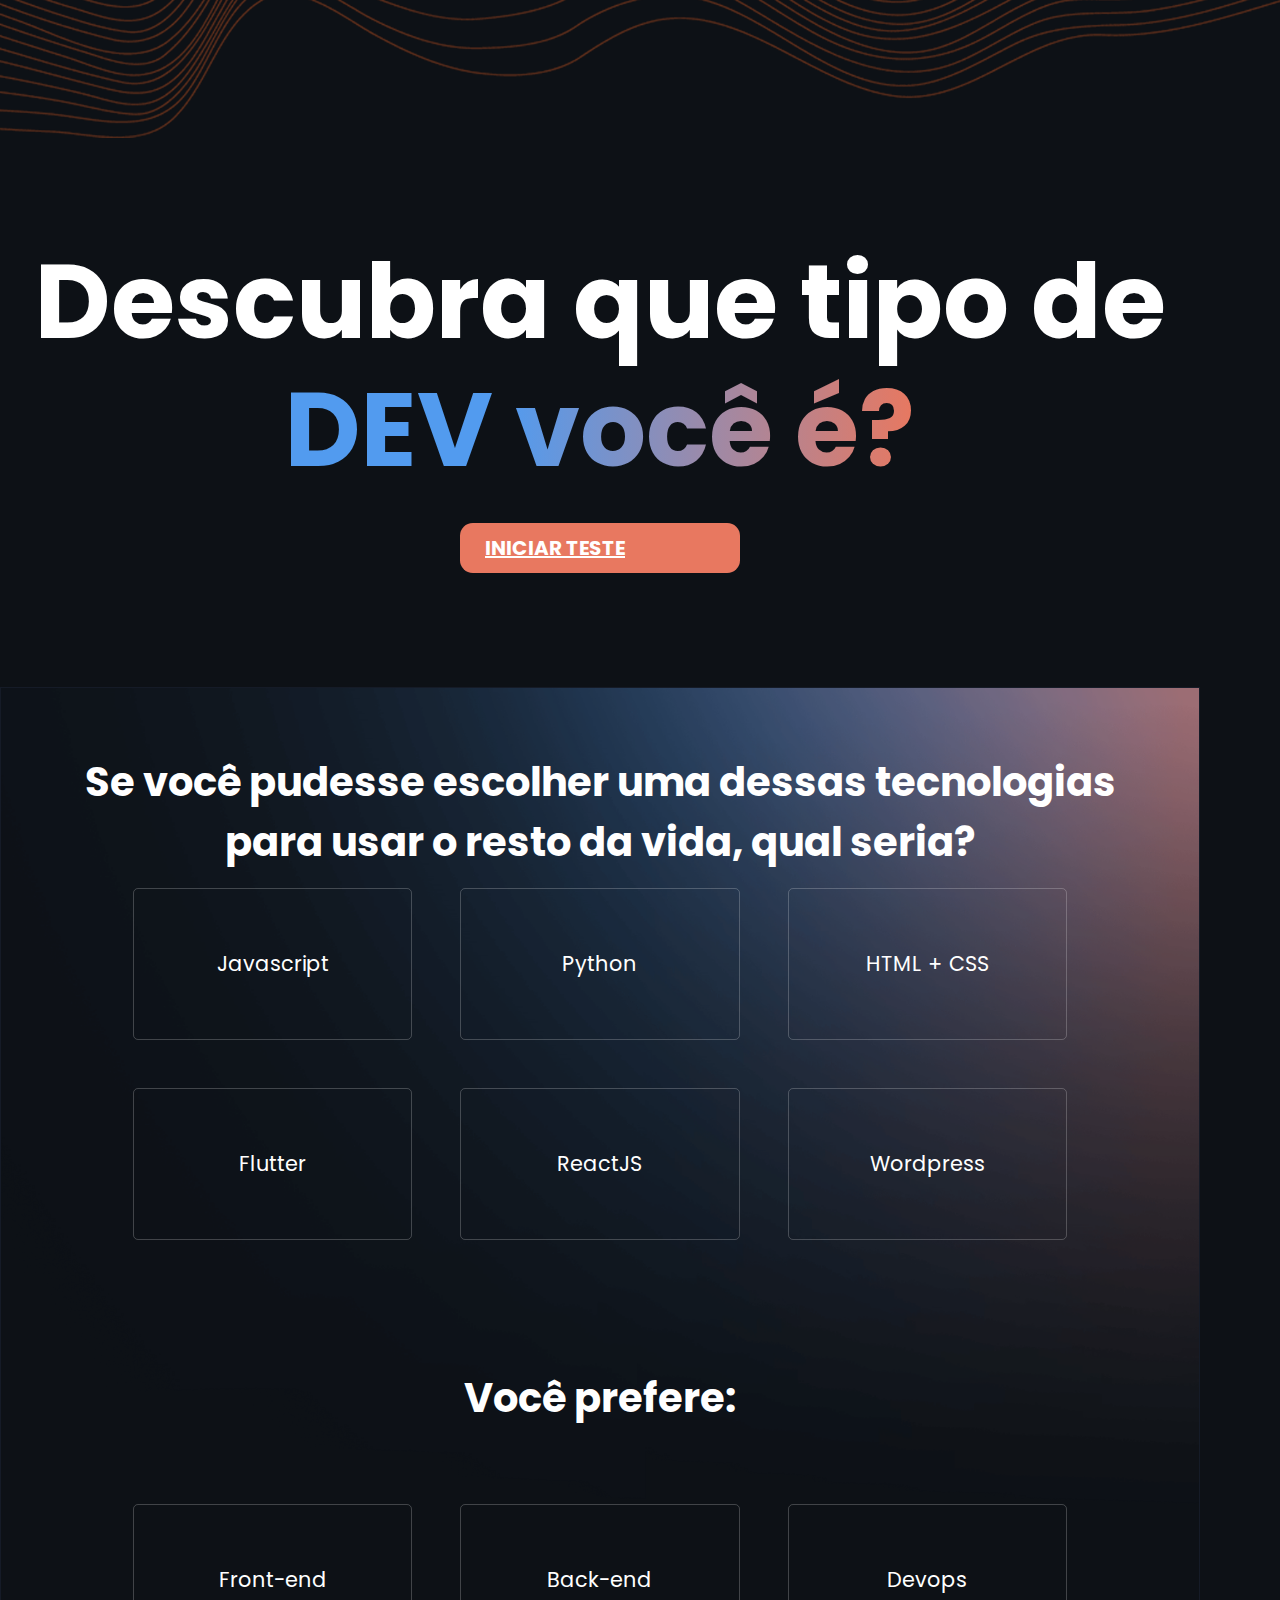
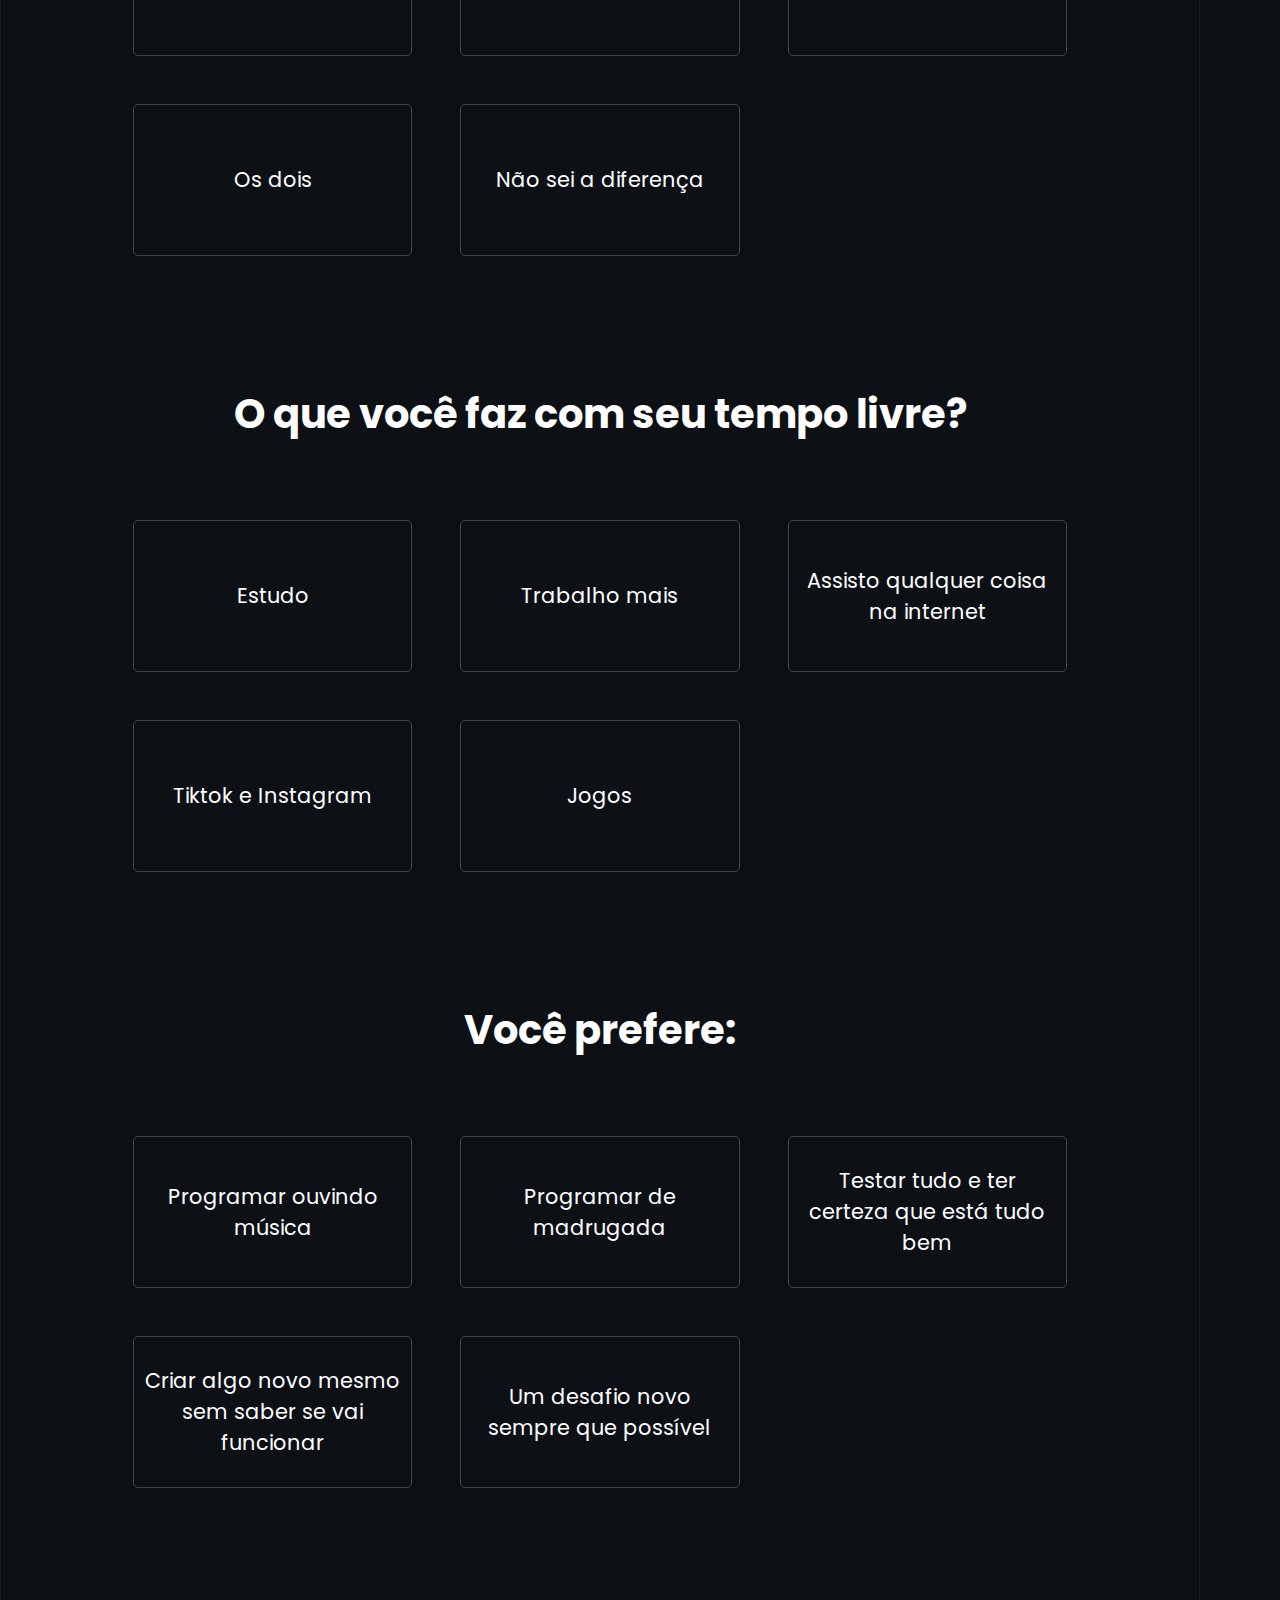
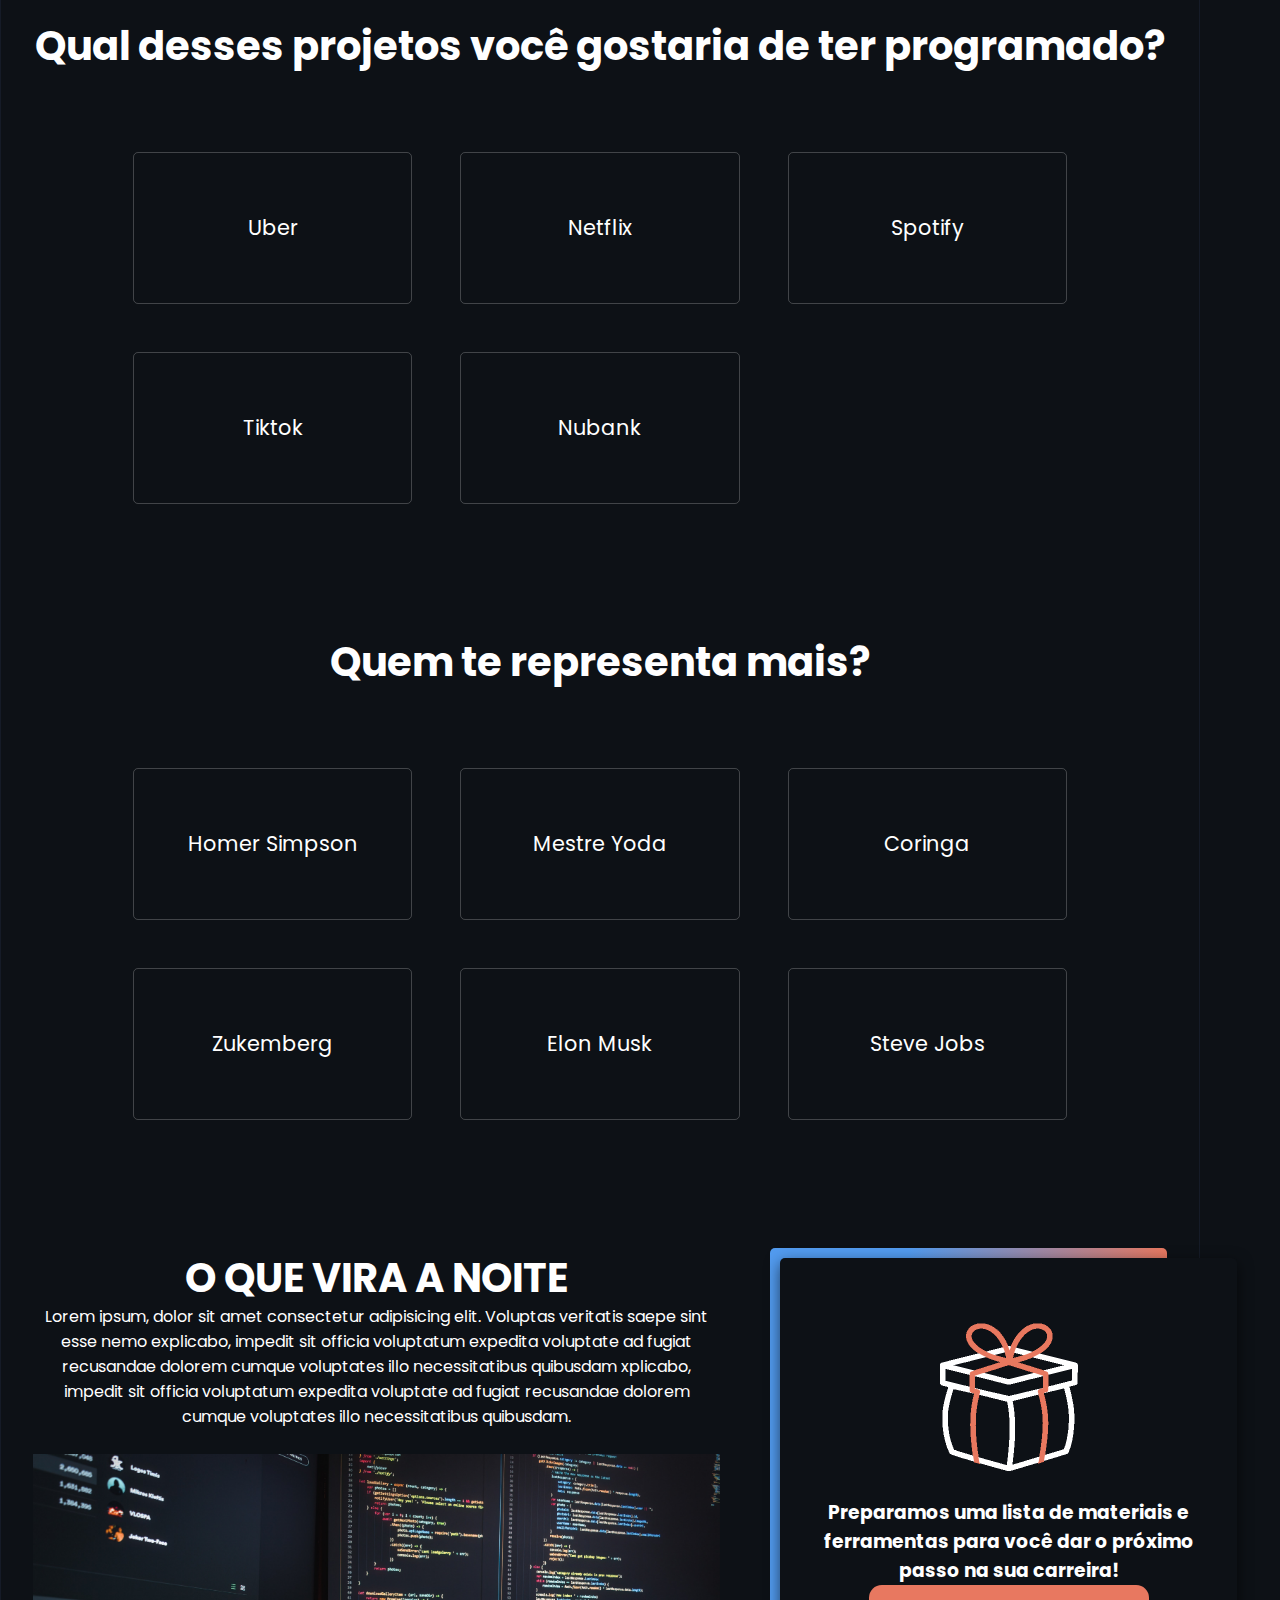
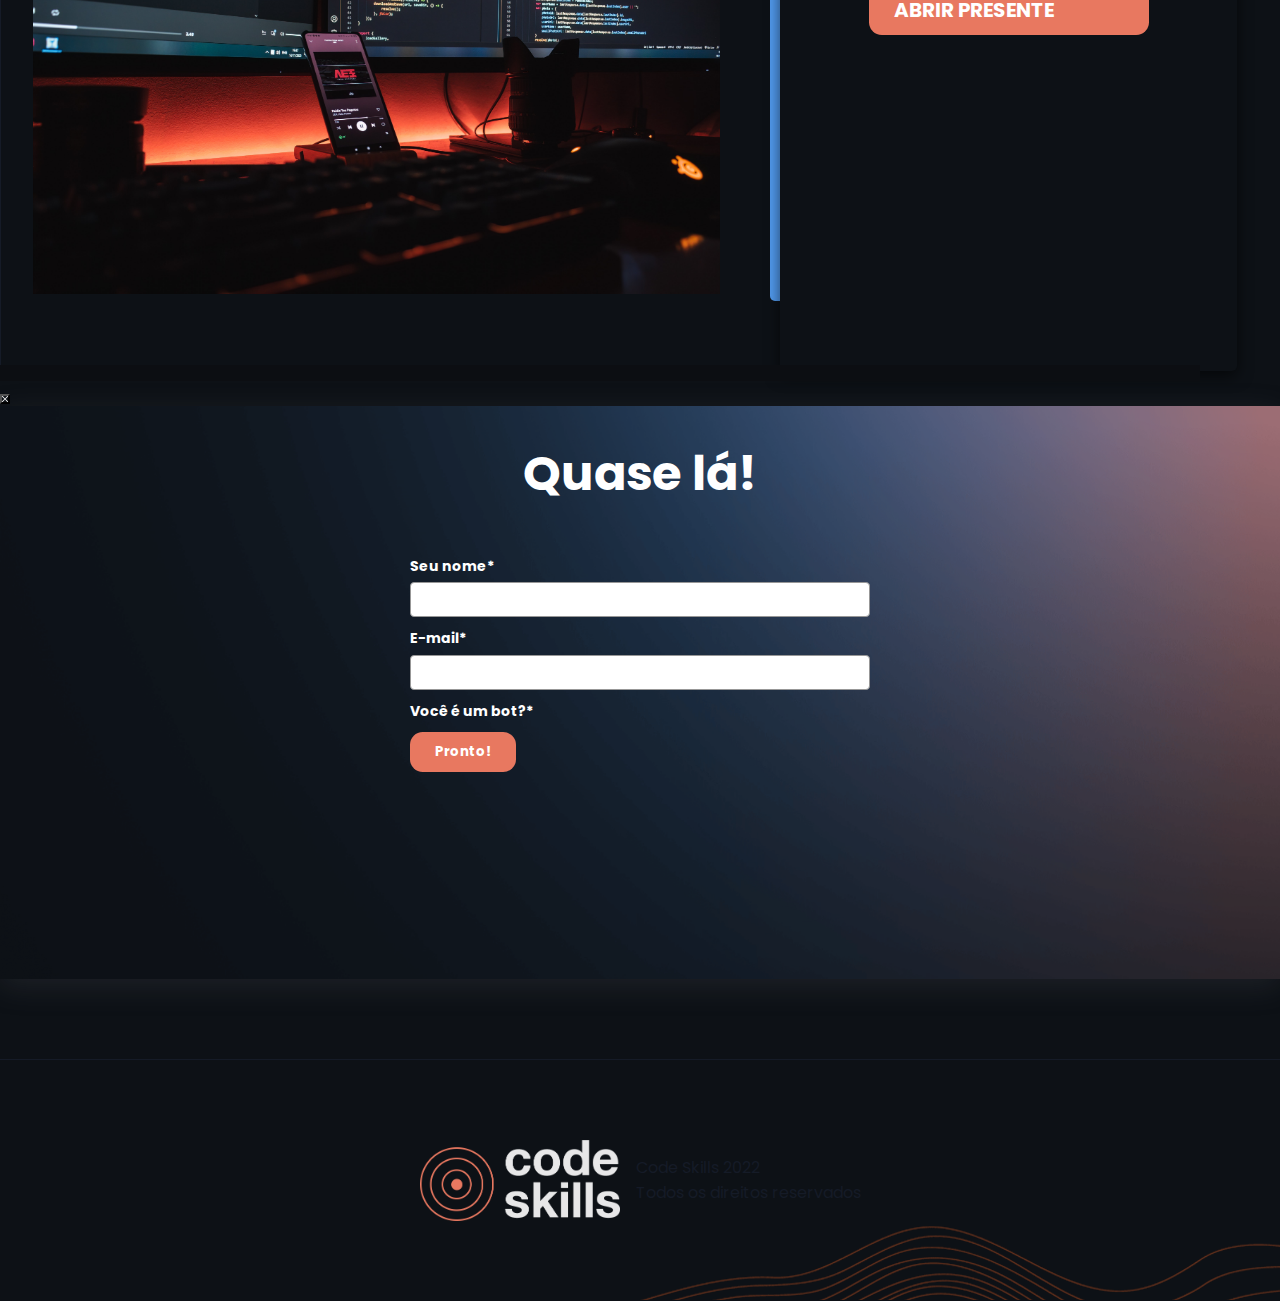
==== commit 20d2c73d: "form active campaign" ====
--- a/index.html
+++ b/index.html
@@ -4,13 +4,22 @@
     <meta charset="UTF-8">
     <meta http-equiv="X-UA-Compatible" content="IE=edge">
     <meta name="viewport" content="width=device-width, initial-scale=1.0">
-    <title>Code Skills Lab | Wordpress</title>
+    <title>Code Skills | Quiz</title>
     <link rel="icon" type="image/png" href="assets/img/favicon.png">
     <link rel="preconnect" href="https://fonts.googleapis.com">
     <link rel="preconnect" href="https://fonts.gstatic.com" crossorigin>
     <link href="https://fonts.googleapis.com/css2?family=Poppins:wght@300;400;700&display=swap" rel="stylesheet">
     <link href="https://cdn.jsdelivr.net/npm/bootstrap@5.1.3/dist/css/bootstrap.min.css" rel="stylesheet" integrity="sha384-1BmE4kWBq78iYhFldvKuhfTAU6auU8tT94WrHftjDbrCEXSU1oBoqyl2QvZ6jIW3" crossorigin="anonymous">
     <link rel="stylesheet" href="assets/css/main.css">
+    <!-- Global site tag (gtag.js) - Google Analytics -->
+    <script async src="https://www.googletagmanager.com/gtag/js?id=G-QC7HJY7B6W"></script>
+    <script>
+        window.dataLayer = window.dataLayer || [];
+        function gtag(){dataLayer.push(arguments);}
+        gtag('js', new Date());
+        
+        gtag('config', 'G-QC7HJY7B6W');
+    </script>
 </head>
 <body>
     
@@ -245,43 +254,7 @@
                 </div>
                 <div class="modal-body">
                     <h2>Quase lá!</h2>
-                    <form class="row needs-validation" novalidate>
-                        <div class="col-md-12">
-                            <label for="validationCustomUsername" class="form-label">Nome</label>
-                            <div class="input-group has-validation">
-                                <span class="input-group-text" id="inputGroupPrepend">
-                                    <svg xmlns="http://www.w3.org/2000/svg" width="16" height="16" fill="currentColor" class="bi bi-person" viewBox="0 0 16 16">
-                                        <path d="M8 8a3 3 0 1 0 0-6 3 3 0 0 0 0 6zm2-3a2 2 0 1 1-4 0 2 2 0 0 1 4 0zm4 8c0 1-1 1-1 1H3s-1 0-1-1 1-4 6-4 6 3 6 4zm-1-.004c-.001-.246-.154-.986-.832-1.664C11.516 10.68 10.289 10 8 10c-2.29 0-3.516.68-4.168 1.332-.678.678-.83 1.418-.832 1.664h10z"/>
-                                    </svg>
-                                </span>
-                                <input type="text" class="form-control" id="validationCustomUsername" aria-describedby="inputGroupPrepend" required>
-                                <div class="invalid-feedback">
-                                    Preencha seu nome
-                                </div>
-                            </div>
-                        </div>
-                        <div class="col-md-12 mt-3">
-                            <label for="validationCustomUsername" class="form-label">E-mail</label>
-                            <div class="input-group has-validation">
-                                <span class="input-group-text" id="inputGroupPrepend">
-                                    <svg xmlns="http://www.w3.org/2000/svg" width="16" height="16" fill="currentColor" class="bi bi-envelope" viewBox="0 0 16 16">
-                                        <path d="M0 4a2 2 0 0 1 2-2h12a2 2 0 0 1 2 2v8a2 2 0 0 1-2 2H2a2 2 0 0 1-2-2V4Zm2-1a1 1 0 0 0-1 1v.217l7 4.2 7-4.2V4a1 1 0 0 0-1-1H2Zm13 2.383-4.708 2.825L15 11.105V5.383Zm-.034 6.876-5.64-3.471L8 9.583l-1.326-.795-5.64 3.47A1 1 0 0 0 2 13h12a1 1 0 0 0 .966-.741ZM1 11.105l4.708-2.897L1 5.383v5.722Z"/>
-                                    </svg>
-                                </span>
-                                <input type="email" class="form-control" id="validationCustomUsername" aria-describedby="inputGroupPrepend" required>
-                                <div class="invalid-feedback">
-                                    Preencha seu e-mail
-                                </div>
-                            </div>
-                        </div>
-                        <input type="hidden" name="quiz_answers" id="user_answers" value="">
-                        <input type="hidden" name="origem" value="quiz-descubra-que-tipo-de-dev-voce-e">
-                        <div class="col-12 mt-4">
-                            <button class="btn btn-primary" type="submit">
-                                Pronto!
-                            </button>
-                        </div>
-                    </form>
+                    <iframe src="form.html" width="100%" height="430px" frameborder="0"></iframe>
                 </div>
             </div>
         </div>
@@ -294,5 +267,12 @@
     
     <script src="https://cdn.jsdelivr.net/npm/bootstrap@5.1.3/dist/js/bootstrap.bundle.min.js"></script>
     <script src="./assets/js/main.js"></script>
+    <script type="text/javascript">
+        (function(e,t,o,n,p,r,i){e.visitorGlobalObjectAlias=n;e[e.visitorGlobalObjectAlias]=e[e.visitorGlobalObjectAlias]||function(){(e[e.visitorGlobalObjectAlias].q=e[e.visitorGlobalObjectAlias].q||[]).push(arguments)};e[e.visitorGlobalObjectAlias].l=(new Date).getTime();r=t.createElement("script");r.src=o;r.async=true;i=t.getElementsByTagName("script")[0];i.parentNode.insertBefore(r,i)})(window,document,"https://diffuser-cdn.app-us1.com/diffuser/diffuser.js","vgo");
+        vgo('setAccount', '68329382');
+        vgo('setTrackByDefault', true);
+        
+        vgo('process');
+    </script>
 </body>
 </html>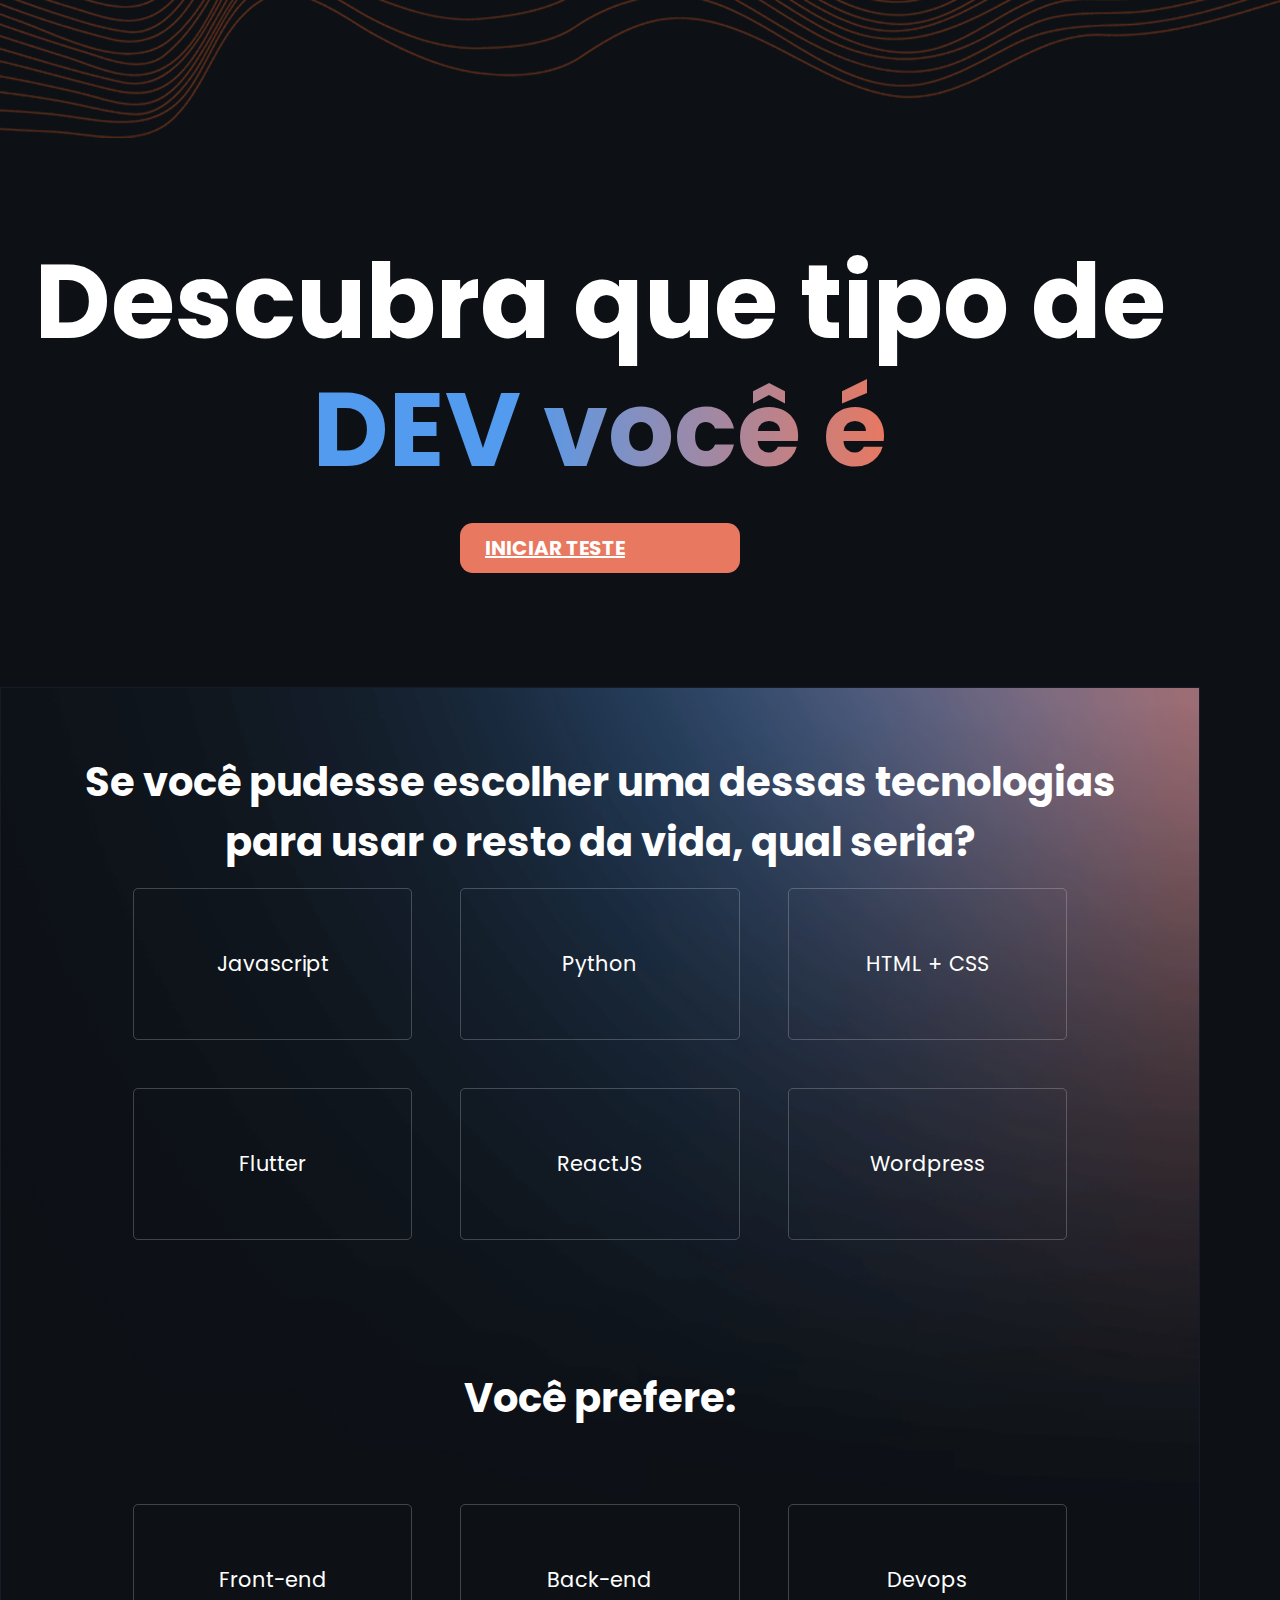
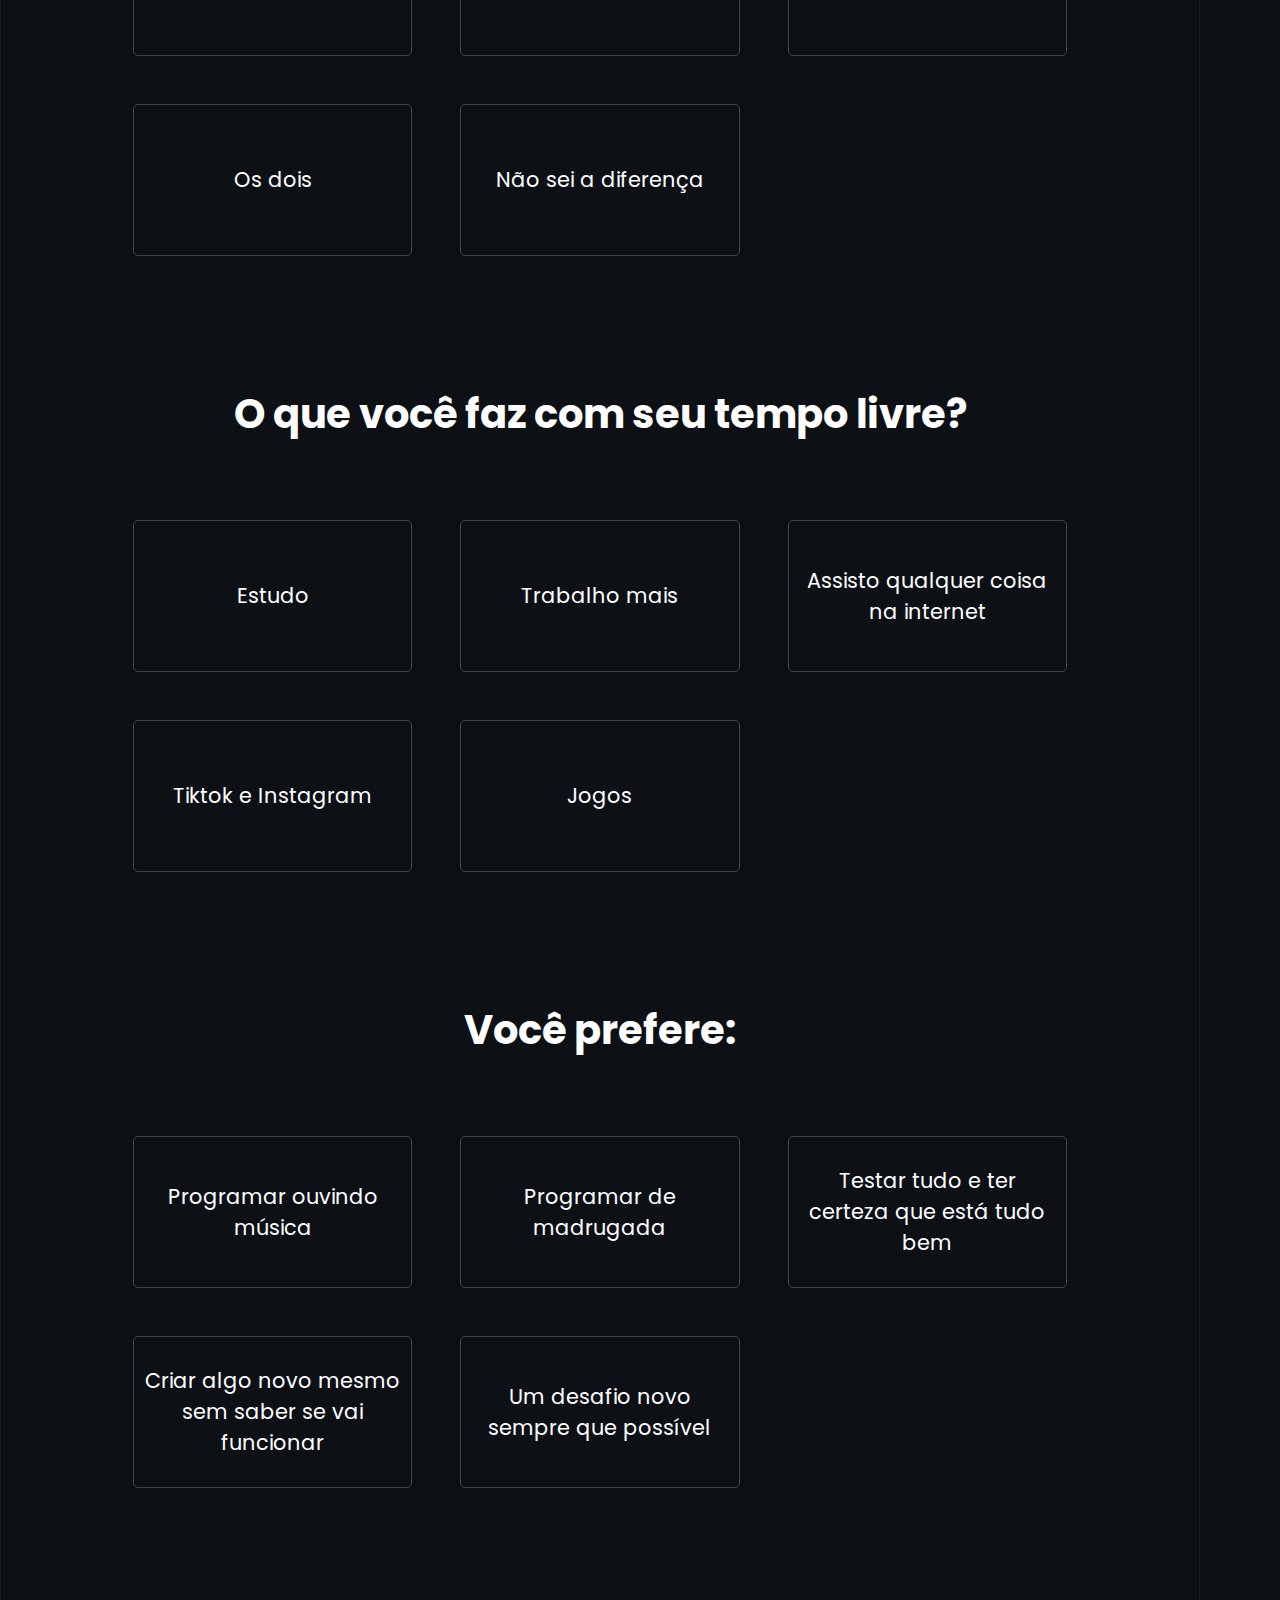
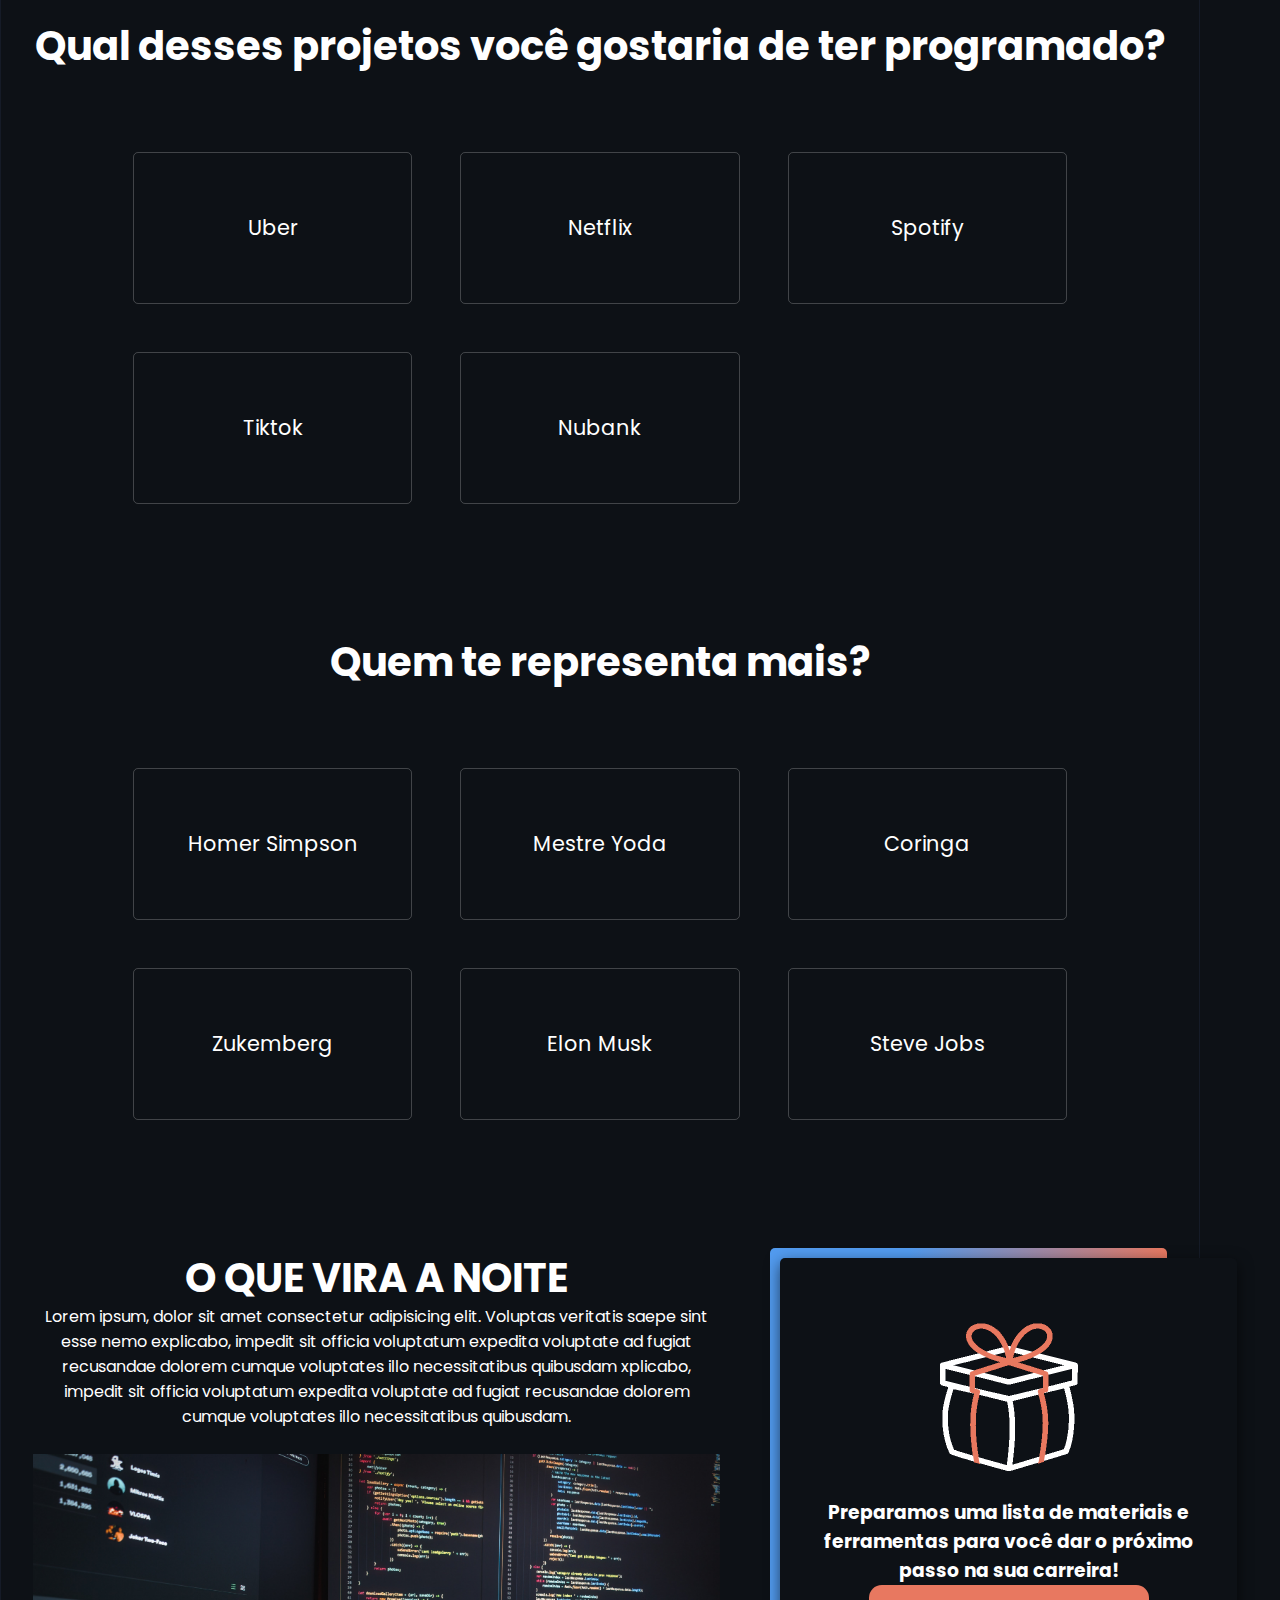
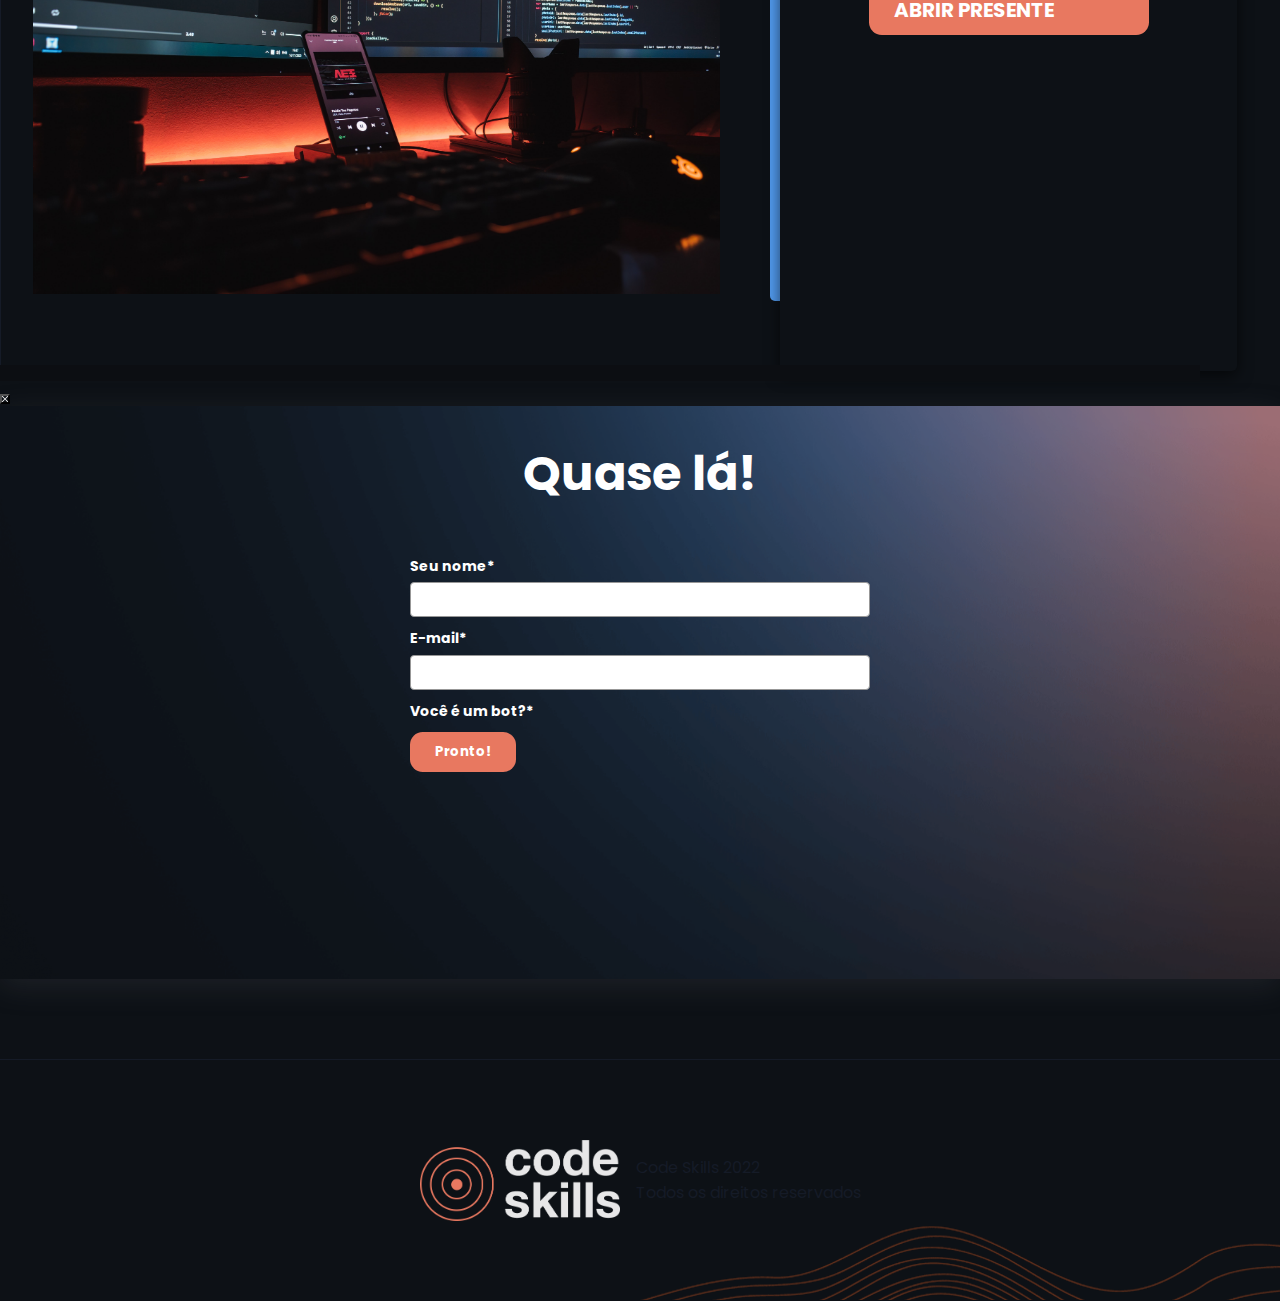
==== commit e63c69e2: "metatags and firs end" ====
--- a/index.html
+++ b/index.html
@@ -11,6 +11,21 @@
     <link href="https://fonts.googleapis.com/css2?family=Poppins:wght@300;400;700&display=swap" rel="stylesheet">
     <link href="https://cdn.jsdelivr.net/npm/bootstrap@5.1.3/dist/css/bootstrap.min.css" rel="stylesheet" integrity="sha384-1BmE4kWBq78iYhFldvKuhfTAU6auU8tT94WrHftjDbrCEXSU1oBoqyl2QvZ6jIW3" crossorigin="anonymous">
     <link rel="stylesheet" href="assets/css/main.css">
+
+    <link rel=canonical href="https://codeskills.com.br/">
+    <meta property="og:locale" content="pt_BR" />
+    <meta property="og:type" content="website" />
+    <meta property="og:title" content="Descubra o tipo de DEV que você é" />
+    <meta property="og:description" content="Faça o teste e descubra e fique sabendo na mesma hora!" />
+    <meta property=og:url content="https://codeskills.com.br/quiz">
+    <meta property="og:site_name" content="Code Skills" />
+    <meta name="twitter:card" content="summary_large_image" />
+    <meta name="twitter:description" content="Faça o teste e descubra e fique sabendo na mesma hora!" />
+    <meta name="twitter:title" content="Descubra o tipo de DEV que você é" />
+    <meta property="og:image" content="https://codeskills.com.br/quiz/thumbnail.jpg">
+    <meta property="og:image:type" content="image/jpeg">
+    <meta property="og:image:width" content="800"><meta property="og:image:height" content="600">
+
     <!-- Global site tag (gtag.js) - Google Analytics -->
     <script async src="https://www.googletagmanager.com/gtag/js?id=G-QC7HJY7B6W"></script>
     <script>
@@ -29,7 +44,7 @@
             <div class="row justify-content-center">
                 <div class="col-lg-12 texto">
                     <!-- <img src="assets/img/logo_lab.png" class="logo_lab"> -->
-                    <h1>Descubra que tipo de <br><span class="text-gradient">DEV você é?</span></h1>
+                    <h1>Descubra que tipo de <br><span class="text-gradient">DEV você é</span></h1>
                     <div class="botoes">
                         <a href="#aprender" class="btn btn-primary">INICIAR TESTE</a>
                     </div>
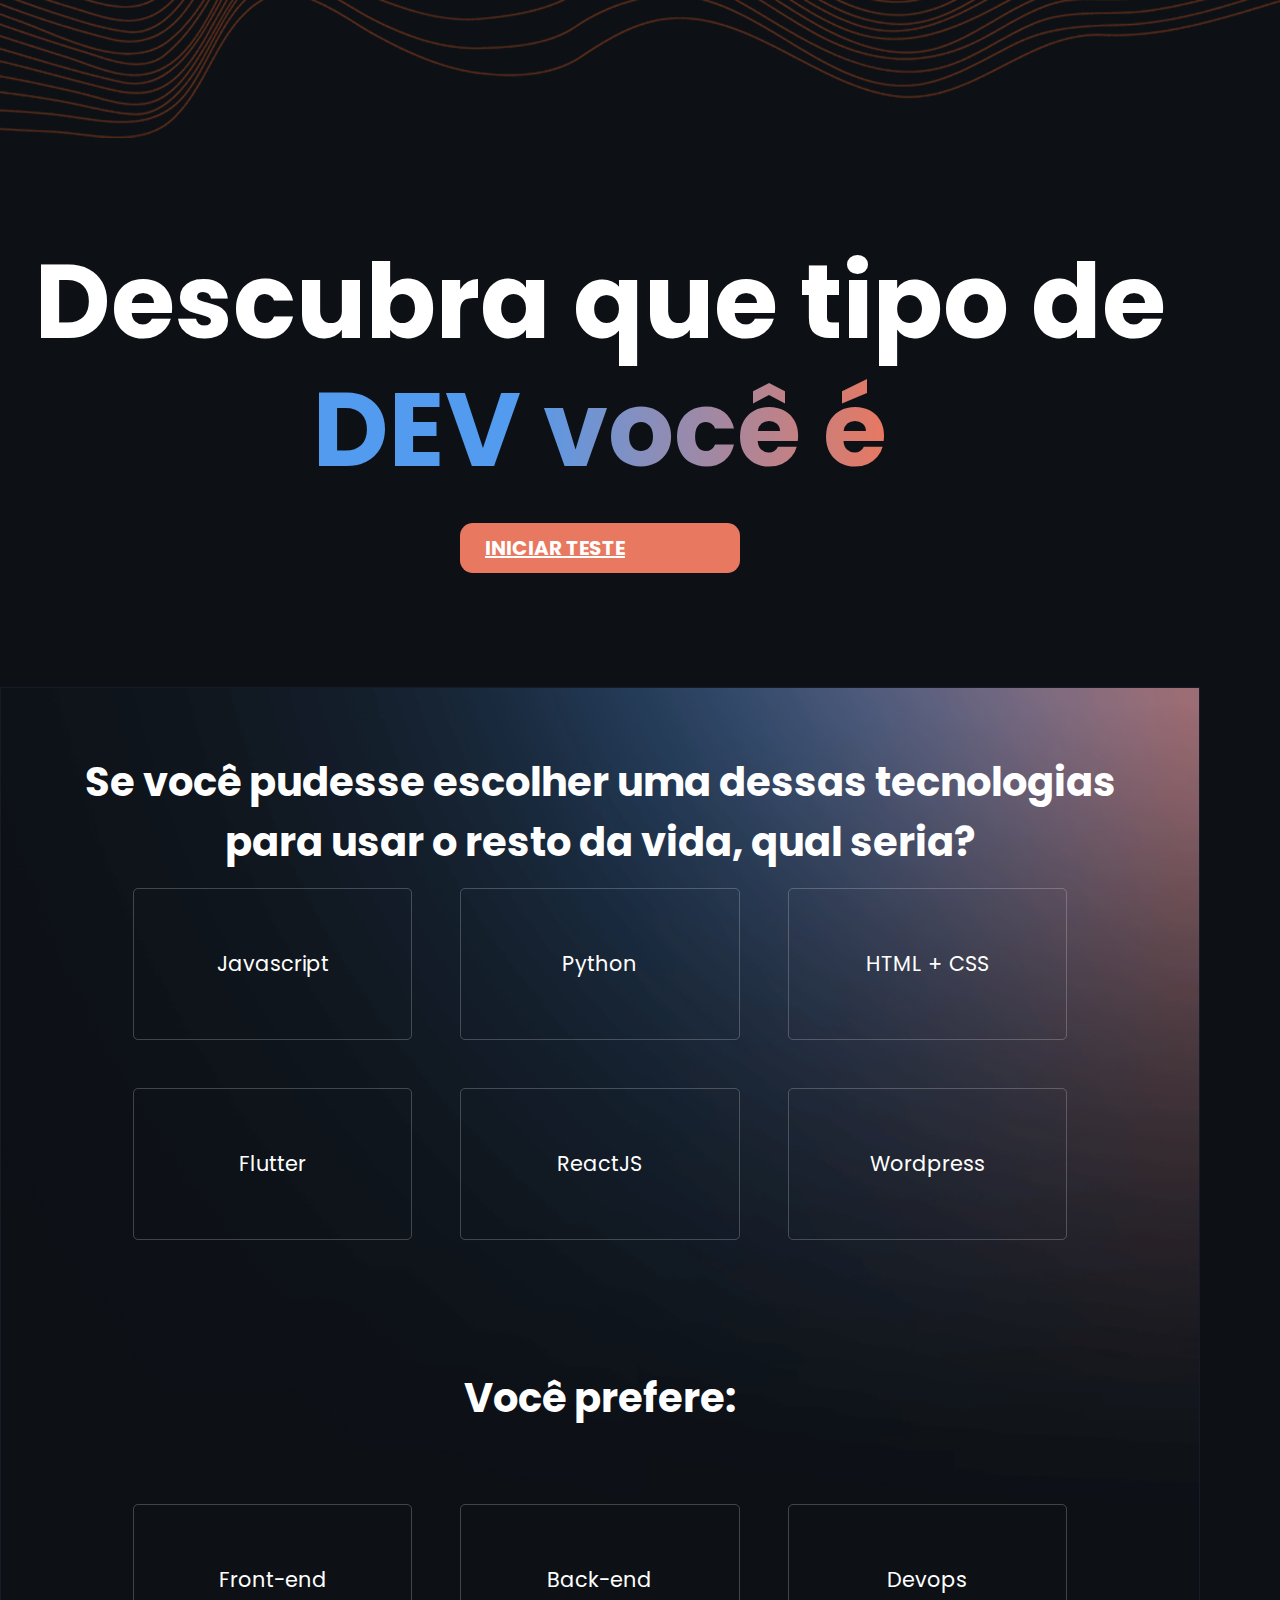
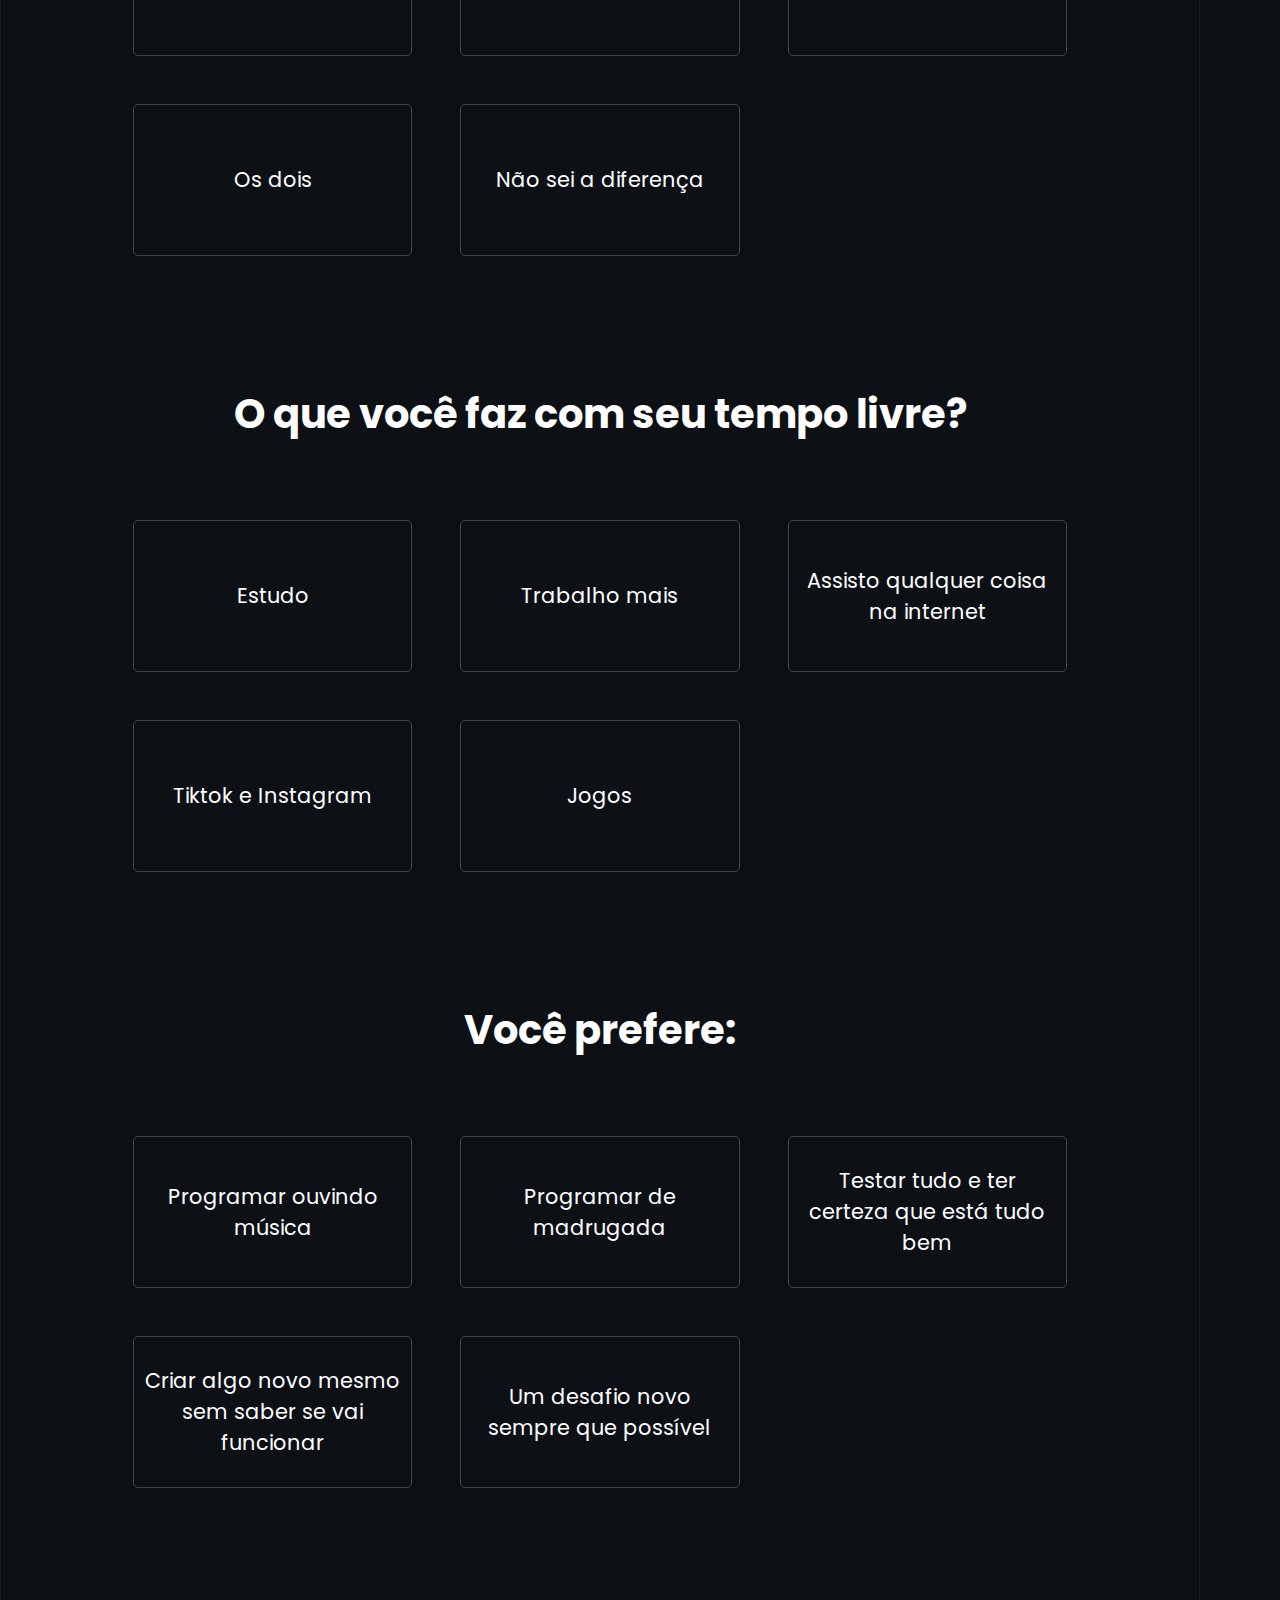
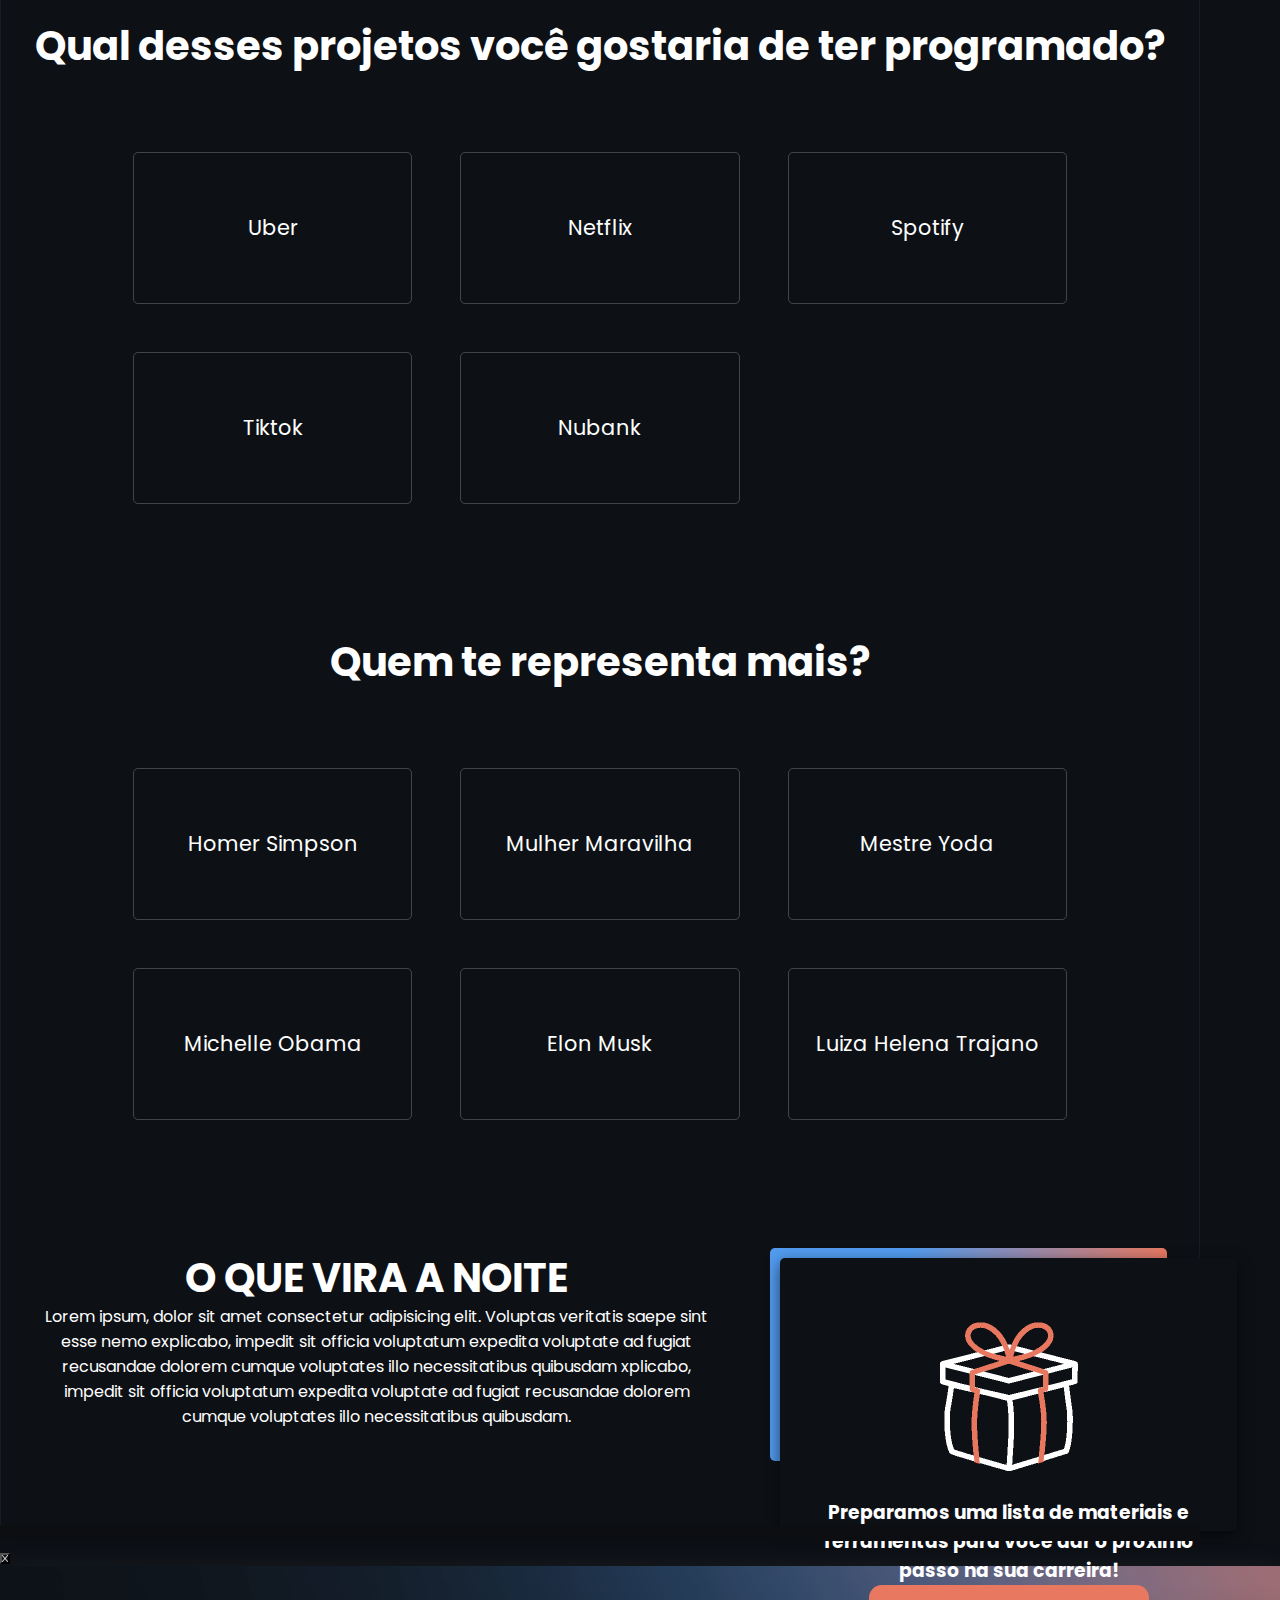
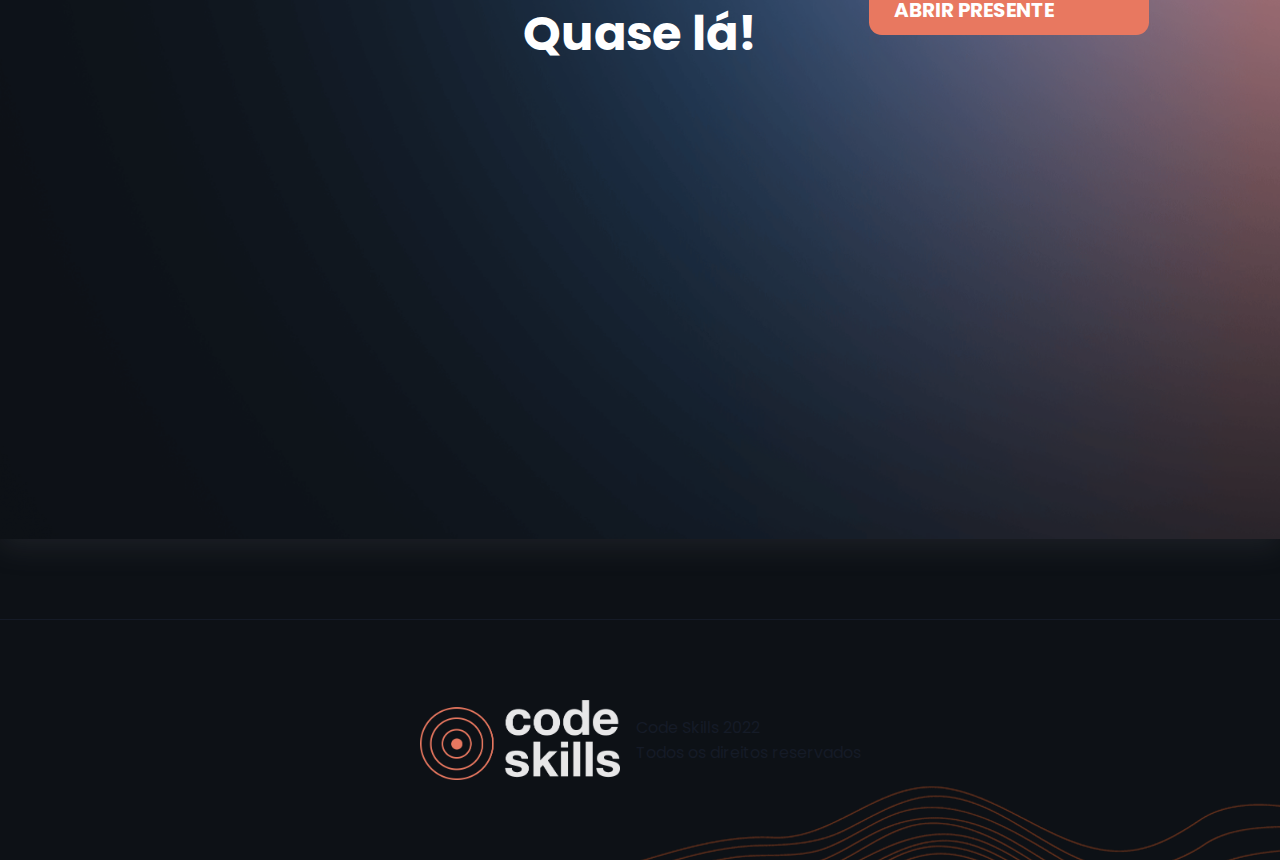
==== commit b1d11c18: "new gift button" ====
--- a/index.html
+++ b/index.html
@@ -208,24 +208,24 @@
                                     <label for="r1_pergunta_6">Homer Simpson</label>
                                 </div>
                                 <div class="item">
-                                    <input type="radio" value="Mestre Yoda" id="r2_pergunta_6" name="pergunta_6">
-                                    <label for="r2_pergunta_6">Mestre Yoda</label>
-                                </div>
-                                <div class="item">
-                                    <input type="radio" value="Coringa" id="r3_pergunta_6" name="pergunta_6">
-                                    <label for="r3_pergunta_6">Coringa</label>
-                                </div>
-                                <div class="item">
-                                    <input type="radio" value="Zukemberg" id="r4_pergunta_6" name="pergunta_6">
-                                    <label for="r4_pergunta_6">Zukemberg</label>
+                                    <input type="radio" value="Mulher Maravilha" id="r2_pergunta_6" name="pergunta_6">
+                                    <label for="r2_pergunta_6">Mulher Maravilha</label>
+                                </div>
+                                <div class="item">
+                                    <input type="radio" value="Mestre Yoda" id="r3_pergunta_6" name="pergunta_6">
+                                    <label for="r3_pergunta_6">Mestre Yoda</label>
+                                </div>
+                                <div class="item">
+                                    <input type="radio" value="Michelle Obama" id="r4_pergunta_6" name="pergunta_6">
+                                    <label for="r4_pergunta_6">Michelle Obama</label>
                                 </div>
                                 <div class="item">
                                     <input type="radio" value="Elon Musk" id="r5_pergunta_6" name="pergunta_6">
                                     <label for="r5_pergunta_6">Elon Musk</label>
                                 </div>
                                 <div class="item">
-                                    <input type="radio" value="Steve Jobs" id="r6_pergunta_6" name="pergunta_6">
-                                    <label for="r6_pergunta_6">Steve Jobs</label>
+                                    <input type="radio" value="Luiza Helena Trajano" id="r6_pergunta_6" name="pergunta_6">
+                                    <label for="r6_pergunta_6">Luiza Helena Trajano</label>
                                 </div>
                             </div>
                         </div>
@@ -236,9 +236,9 @@
                                 <div class="conteudo">
                                     <h2>O QUE VIRA A NOITE</h2>
                                     <p>Lorem ipsum, dolor sit amet consectetur adipisicing elit. Voluptas veritatis saepe sint esse nemo explicabo, impedit sit officia voluptatum expedita voluptate ad fugiat recusandae dolorem cumque voluptates illo necessitatibus quibusdam xplicabo, impedit sit officia voluptatum expedita voluptate ad fugiat recusandae dolorem cumque voluptates illo necessitatibus quibusdam.</p>
-                                    <img src="assets/img/r1.jpeg" alt="">
-                                </div>
-                                <div class="promo">
+                                    <img src="" alt="">
+                                </div>
+                                <div class="promo" id="promo">
                                     <div class="promo-content">
                                         <img src="./assets/img/gift.gif" alt="">
                                         <h3>Preparamos uma lista de materiais e ferramentas para você dar o próximo passo na sua carreira!</h3>
@@ -259,6 +259,8 @@
         </div>
         
     </section>
+
+    <a href="#promo" class="btn btn-primary promoButton no-show">SEU PRÓXIMO PASSO</a>
     
     <!-- Modal -->
     <div class="modal fade" id="modalForm" tabindex="-1" aria-labelledby="modalFormLabel" aria-hidden="true">
@@ -269,7 +271,7 @@
                 </div>
                 <div class="modal-body">
                     <h2>Quase lá!</h2>
-                    <iframe src="form.html" width="100%" height="430px" frameborder="0"></iframe>
+                    <iframe class="form-active" src="" width="100%" height="430px" frameborder="0"></iframe>
                 </div>
             </div>
         </div>
--- a/assets/css/main.css
+++ b/assets/css/main.css
@@ -1,2 +1,2 @@
-*{margin:0;padding:0}html,body{background-color:#0d1116;color:#fff;font-size:16px;font-family:"Poppins", sans-serif;overflow-x:hidden}h1,h2,h3,h4,h5,h6{font-weight:bold}.container{max-width:1200px}img{max-width:100%}.btn{border-radius:.8rem;padding:10px 25px}.btn-primary{font-weight:bold}.btn span>img{width:13px;margin-right:10px}.direct{display:table;width:100%;padding:2rem 1rem;text-align:center}.direct img{width:20px}.text-gradient{background:-webkit-gradient(linear, left top, right top, color-stop(35%, #529bef), to(#e87860));background:linear-gradient(90deg, #529bef 35%, #e87860 100%);-webkit-background-clip:text;-webkit-text-fill-color:transparent}section,.cta_compra{z-index:9 !important;position:relative}@media (max-width: 1024px){html,body{overflow-x:hidden}.container{max-width:900px}}:target{scroll-margin-top:100px}.modal-header,.modal-content{background-color:transparent !important;border:0 !important}.modal-header .btn-close,.modal-content .btn-close{background:transparent url("data:image/svg+xml,<svg xmlns='http://www.w3.org/2000/svg' viewBox='0 0 16 16' fill='%23fff'><path d='M.293.293a1 1 0 011.414 0L8 6.586 14.293.293a1 1 0 111.414 1.414L9.414 8l6.293 6.293a1 1 0 01-1.414 1.414L8 9.414l-6.293 6.293a1 1 0 01-1.414-1.414L6.586 8 .293 1.707a1 1 0 010-1.414z'/></svg>");padding:.2rem .2rem}.modal-header h2,.modal-content h2{font-size:3rem;text-align:center}.modal-body{border-bottom:0;background-image:url("../img/bg_aprender.png");background-color:#0d1116;background-size:100%;background-repeat:no-repeat;background-position:top;padding:2rem;-webkit-box-shadow:rgba(100,100,111,0.2) 0px 7px 29px 0px;box-shadow:rgba(100,100,111,0.2) 0px 7px 29px 0px}.modal-backdrop{background-color:rgba(0,0,0,0.2);-webkit-backdrop-filter:blur(10px);backdrop-filter:blur(10px)}.modal-backdrop.show{opacity:1 !important}#hero{margin-bottom:50px}#hero .wave_intro{width:100%;height:auto}#hero .texto{padding:4rem 0}#hero .texto img{max-width:100px;margin:auto;display:block}#hero .texto h1{font-size:6.5rem;line-height:8rem;font-weight:bold;margin:1.8rem 0;text-align:center}#hero .texto p span{font-weight:bold;display:table;margin-bottom:2.1rem}.btn{color:#fff;margin:auto;display:block;width:230px;font-size:20px;background-color:#e87860;border-color:#e87860;-webkit-transition:all .2s;transition:all .2s}.btn:hover{-webkit-filter:brightness(1.2);filter:brightness(1.2)}@media (max-width: 1024px){#hero h1{font-size:4.4rem !important;text-align:center;line-height:5rem !important}#hero p span{margin:0 auto 2.1rem auto}#hero .texto,#hero .video{width:100%;max-width:100%;padding:0 2rem}#hero .botoes,#hero .logo_lab{display:table;margin:auto}#hero .video{min-height:450px;margin-top:4rem}}@media (max-width: 460px){#hero h1{font-size:2.8rem !important;line-height:3.5rem !important}#hero .botoes{display:-webkit-box;display:-ms-flexbox;display:flex;-webkit-box-pack:center;-ms-flex-pack:center;justify-content:center;-webkit-box-orient:vertical;-webkit-box-direction:normal;-ms-flex-direction:column;flex-direction:column}}#aprender .box{border:1px solid #151b27;border-bottom:0;background-image:url("../img/bg_aprender.png");background-size:100%;background-repeat:no-repeat;background-position:top}#aprender .box .carousel-item{padding:4rem 2rem}#aprender .box.active{display:block}#aprender .box h2{text-align:center;font-size:2.5rem;height:3.5rem}#aprender .box .lista{display:-ms-grid;display:grid;-ms-grid-columns:1fr 1fr 1fr;grid-template-columns:1fr 1fr 1fr;gap:3rem;margin-top:5rem;padding:0 100px}#aprender .box .lista .item label{display:-webkit-box;display:-ms-flexbox;display:flex;-webkit-box-align:center;-ms-flex-align:center;align-items:center;-webkit-box-orient:vertical;-webkit-box-direction:normal;-ms-flex-direction:column;flex-direction:column;-webkit-box-pack:center;-ms-flex-pack:center;justify-content:center;padding:10px;border:1px solid rgba(255,255,255,0.216);font-size:1.3rem;text-align:center;height:130px;border-radius:5px;position:relative;cursor:pointer;-webkit-transition:all .2s;transition:all .2s}#aprender .box .lista .item label:hover{border-bottom-color:#e87860}#aprender .box .lista .item label::after{content:'';width:0%;height:100%;top:0;left:0;background:-webkit-gradient(linear, left top, right top, color-stop(35%, #529bef), to(#e87860));background:linear-gradient(90deg, #529bef 35%, #e87860 100%);position:absolute;z-index:-1;opacity:1;-webkit-transition:all .4s;transition:all .4s}#aprender .box .lista .item input{position:absolute;left:-5000px}#aprender .box .lista .item input:checked+label{border:0;font-weight:bold}#aprender .box .lista .item input:checked+label::after{width:100%;opacity:1}#aprender .borda{width:100%;height:1rem;background:-webkit-gradient(linear, left top, right top, color-stop(35%, #529bef), to(#e87860));background:linear-gradient(90deg, #529bef 35%, #e87860 100%);border:0;position:relative}#aprender .borda .load{position:absolute;top:0;right:0;height:100%;background-color:#0c0e12;width:100%}#aprender .borda .load-1{width:99%;-webkit-transition:all .4s;transition:all .4s}#aprender .borda .load-2{width:98%;-webkit-transition:all .4s;transition:all .4s}#aprender .borda .load-3{width:97%;-webkit-transition:all .4s;transition:all .4s}#aprender .borda .load-4{width:96%;-webkit-transition:all .4s;transition:all .4s}#aprender .borda .load-5{width:95%;-webkit-transition:all .4s;transition:all .4s}#aprender .borda .load-6{width:94%;-webkit-transition:all .4s;transition:all .4s}#aprender .borda .load-7{width:93%;-webkit-transition:all .4s;transition:all .4s}#aprender .borda .load-8{width:92%;-webkit-transition:all .4s;transition:all .4s}#aprender .borda .load-9{width:91%;-webkit-transition:all .4s;transition:all .4s}#aprender .borda .load-10{width:90%;-webkit-transition:all .4s;transition:all .4s}#aprender .borda .load-11{width:89%;-webkit-transition:all .4s;transition:all .4s}#aprender .borda .load-12{width:88%;-webkit-transition:all .4s;transition:all .4s}#aprender .borda .load-13{width:87%;-webkit-transition:all .4s;transition:all .4s}#aprender .borda .load-14{width:86%;-webkit-transition:all .4s;transition:all .4s}#aprender .borda .load-15{width:85%;-webkit-transition:all .4s;transition:all .4s}#aprender .borda .load-16{width:84%;-webkit-transition:all .4s;transition:all .4s}#aprender .borda .load-17{width:83%;-webkit-transition:all .4s;transition:all .4s}#aprender .borda .load-18{width:82%;-webkit-transition:all .4s;transition:all .4s}#aprender .borda .load-19{width:81%;-webkit-transition:all .4s;transition:all .4s}#aprender .borda .load-20{width:80%;-webkit-transition:all .4s;transition:all .4s}#aprender .borda .load-21{width:79%;-webkit-transition:all .4s;transition:all .4s}#aprender .borda .load-22{width:78%;-webkit-transition:all .4s;transition:all .4s}#aprender .borda .load-23{width:77%;-webkit-transition:all .4s;transition:all .4s}#aprender .borda .load-24{width:76%;-webkit-transition:all .4s;transition:all .4s}#aprender .borda .load-25{width:75%;-webkit-transition:all .4s;transition:all .4s}#aprender .borda .load-26{width:74%;-webkit-transition:all .4s;transition:all .4s}#aprender .borda .load-27{width:73%;-webkit-transition:all .4s;transition:all .4s}#aprender .borda .load-28{width:72%;-webkit-transition:all .4s;transition:all .4s}#aprender .borda .load-29{width:71%;-webkit-transition:all .4s;transition:all .4s}#aprender .borda .load-30{width:70%;-webkit-transition:all .4s;transition:all .4s}#aprender .borda .load-31{width:69%;-webkit-transition:all .4s;transition:all .4s}#aprender .borda .load-32{width:68%;-webkit-transition:all .4s;transition:all .4s}#aprender .borda .load-33{width:67%;-webkit-transition:all .4s;transition:all .4s}#aprender .borda .load-34{width:66%;-webkit-transition:all .4s;transition:all .4s}#aprender .borda .load-35{width:65%;-webkit-transition:all .4s;transition:all .4s}#aprender .borda .load-36{width:64%;-webkit-transition:all .4s;transition:all .4s}#aprender .borda .load-37{width:63%;-webkit-transition:all .4s;transition:all .4s}#aprender .borda .load-38{width:62%;-webkit-transition:all .4s;transition:all .4s}#aprender .borda .load-39{width:61%;-webkit-transition:all .4s;transition:all .4s}#aprender .borda .load-40{width:60%;-webkit-transition:all .4s;transition:all .4s}#aprender .borda .load-41{width:59%;-webkit-transition:all .4s;transition:all .4s}#aprender .borda .load-42{width:58%;-webkit-transition:all .4s;transition:all .4s}#aprender .borda .load-43{width:57%;-webkit-transition:all .4s;transition:all .4s}#aprender .borda .load-44{width:56%;-webkit-transition:all .4s;transition:all .4s}#aprender .borda .load-45{width:55%;-webkit-transition:all .4s;transition:all .4s}#aprender .borda .load-46{width:54%;-webkit-transition:all .4s;transition:all .4s}#aprender .borda .load-47{width:53%;-webkit-transition:all .4s;transition:all .4s}#aprender .borda .load-48{width:52%;-webkit-transition:all .4s;transition:all .4s}#aprender .borda .load-49{width:51%;-webkit-transition:all .4s;transition:all .4s}#aprender .borda .load-50{width:50%;-webkit-transition:all .4s;transition:all .4s}#aprender .borda .load-51{width:49%;-webkit-transition:all .4s;transition:all .4s}#aprender .borda .load-52{width:48%;-webkit-transition:all .4s;transition:all .4s}#aprender .borda .load-53{width:47%;-webkit-transition:all .4s;transition:all .4s}#aprender .borda .load-54{width:46%;-webkit-transition:all .4s;transition:all .4s}#aprender .borda .load-55{width:45%;-webkit-transition:all .4s;transition:all .4s}#aprender .borda .load-56{width:44%;-webkit-transition:all .4s;transition:all .4s}#aprender .borda .load-57{width:43%;-webkit-transition:all .4s;transition:all .4s}#aprender .borda .load-58{width:42%;-webkit-transition:all .4s;transition:all .4s}#aprender .borda .load-59{width:41%;-webkit-transition:all .4s;transition:all .4s}#aprender .borda .load-60{width:40%;-webkit-transition:all .4s;transition:all .4s}#aprender .borda .load-61{width:39%;-webkit-transition:all .4s;transition:all .4s}#aprender .borda .load-62{width:38%;-webkit-transition:all .4s;transition:all .4s}#aprender .borda .load-63{width:37%;-webkit-transition:all .4s;transition:all .4s}#aprender .borda .load-64{width:36%;-webkit-transition:all .4s;transition:all .4s}#aprender .borda .load-65{width:35%;-webkit-transition:all .4s;transition:all .4s}#aprender .borda .load-66{width:34%;-webkit-transition:all .4s;transition:all .4s}#aprender .borda .load-67{width:33%;-webkit-transition:all .4s;transition:all .4s}#aprender .borda .load-68{width:32%;-webkit-transition:all .4s;transition:all .4s}#aprender .borda .load-69{width:31%;-webkit-transition:all .4s;transition:all .4s}#aprender .borda .load-70{width:30%;-webkit-transition:all .4s;transition:all .4s}#aprender .borda .load-71{width:29%;-webkit-transition:all .4s;transition:all .4s}#aprender .borda .load-72{width:28%;-webkit-transition:all .4s;transition:all .4s}#aprender .borda .load-73{width:27%;-webkit-transition:all .4s;transition:all .4s}#aprender .borda .load-74{width:26%;-webkit-transition:all .4s;transition:all .4s}#aprender .borda .load-75{width:25%;-webkit-transition:all .4s;transition:all .4s}#aprender .borda .load-76{width:24%;-webkit-transition:all .4s;transition:all .4s}#aprender .borda .load-77{width:23%;-webkit-transition:all .4s;transition:all .4s}#aprender .borda .load-78{width:22%;-webkit-transition:all .4s;transition:all .4s}#aprender .borda .load-79{width:21%;-webkit-transition:all .4s;transition:all .4s}#aprender .borda .load-80{width:20%;-webkit-transition:all .4s;transition:all .4s}#aprender .borda .load-81{width:19%;-webkit-transition:all .4s;transition:all .4s}#aprender .borda .load-82{width:18%;-webkit-transition:all .4s;transition:all .4s}#aprender .borda .load-83{width:17%;-webkit-transition:all .4s;transition:all .4s}#aprender .borda .load-84{width:16%;-webkit-transition:all .4s;transition:all .4s}#aprender .borda .load-85{width:15%;-webkit-transition:all .4s;transition:all .4s}#aprender .borda .load-86{width:14%;-webkit-transition:all .4s;transition:all .4s}#aprender .borda .load-87{width:13%;-webkit-transition:all .4s;transition:all .4s}#aprender .borda .load-88{width:12%;-webkit-transition:all .4s;transition:all .4s}#aprender .borda .load-89{width:11%;-webkit-transition:all .4s;transition:all .4s}#aprender .borda .load-90{width:10%;-webkit-transition:all .4s;transition:all .4s}#aprender .borda .load-91{width:9%;-webkit-transition:all .4s;transition:all .4s}#aprender .borda .load-92{width:8%;-webkit-transition:all .4s;transition:all .4s}#aprender .borda .load-93{width:7%;-webkit-transition:all .4s;transition:all .4s}#aprender .borda .load-94{width:6%;-webkit-transition:all .4s;transition:all .4s}#aprender .borda .load-95{width:5%;-webkit-transition:all .4s;transition:all .4s}#aprender .borda .load-96{width:4%;-webkit-transition:all .4s;transition:all .4s}#aprender .borda .load-97{width:3%;-webkit-transition:all .4s;transition:all .4s}#aprender .borda .load-98{width:2%;-webkit-transition:all .4s;transition:all .4s}#aprender .borda .load-99{width:1%;-webkit-transition:all .4s;transition:all .4s}#aprender .borda .load-100{width:0%;-webkit-transition:all .4s;transition:all .4s}#aprender .res .loading{position:absolute;background:rgba(255,255,255,0.01);width:100%;height:100%;top:50%;left:50%;-webkit-transform:translate(-50%, -50%);transform:translate(-50%, -50%);z-index:9;-webkit-transition:all .2s;transition:all .2s;background-image:url("../img/loading.gif");background-position:center;background-size:100px;background-repeat:no-repeat;overflow:hidden;-webkit-backdrop-filter:blur(10px);backdrop-filter:blur(10px)}#aprender .res .loading.not-show{width:0;height:0}#aprender .resultado{display:-webkit-box;display:-ms-flexbox;display:flex;gap:50px;position:relative}#aprender .resultado .conteudo{text-align:center;-webkit-box-flex:1;-ms-flex:1;flex:1}#aprender .resultado .conteudo img{margin-top:25px}#aprender .resultado .promo{width:35%;border-radius:5px;background:-webkit-gradient(linear, left top, right top, color-stop(35%, #529bef), to(#e87860));background:linear-gradient(90deg, #529bef 35%, #e87860 100%);position:relative}#aprender .resultado .promo .promo-content{position:absolute;background-color:#0d1116;padding:40px;height:calc(100% - 20px);width:calc(100% - 20px);top:10px;left:10px;border-radius:5px;-webkit-box-shadow:rgba(0,0,0,0.6) 0px 5px 15px;box-shadow:rgba(0,0,0,0.6) 0px 5px 15px;display:-webkit-box;display:-ms-flexbox;display:flex;-webkit-box-orient:vertical;-webkit-box-direction:normal;-ms-flex-direction:column;flex-direction:column;-webkit-box-align:center;-ms-flex-align:center;align-items:center}#aprender .resultado .promo .promo-content img{width:200px}#aprender .resultado .promo .promo-content h3{text-align:center}@media (max-width: 1024px){#aprender .lista{-ms-grid-columns:1fr 1fr !important;grid-template-columns:1fr 1fr !important}#aprender h2{height:auto !important}}@media (max-width: 460px){#aprender h2{font-size:1.8rem !important}#aprender .resultado{-webkit-box-orient:vertical;-webkit-box-direction:normal;-ms-flex-direction:column;flex-direction:column}#aprender .resultado .promo{width:100%;height:600px}#aprender .borda{position:fixed;z-index:9999999;bottom:0;left:0}#aprender .box{background-repeat:no-repeat;background-position:top right;background-size:150%}#aprender .box .lista{padding:0;gap:1rem}#aprender .box .lista .item label{font-size:1rem}}footer{margin-top:5rem;border-top:1px solid #151b27;padding:5rem 0;background:url("../img/wave_footer.png");background-repeat:no-repeat;background-size:50%;background-position:bottom right;display:-webkit-box;display:-ms-flexbox;display:flex;-webkit-box-pack:center;-ms-flex-pack:center;justify-content:center;-webkit-box-align:center;-ms-flex-align:center;align-items:center;color:#151b27;gap:1rem}footer img{width:200px}@media (max-width: 460px){footer{margin-top:0;-webkit-box-orient:vertical;-webkit-box-direction:normal;-ms-flex-direction:column;flex-direction:column;text-align:center}}
+*{margin:0;padding:0}html,body{background-color:#0d1116;color:#fff;font-size:16px;font-family:"Poppins", sans-serif;overflow-x:hidden}h1,h2,h3,h4,h5,h6{font-weight:bold}.container{max-width:1200px}img{max-width:100%}.btn{border-radius:.8rem;padding:10px 25px}.btn-primary{font-weight:bold}.btn span>img{width:13px;margin-right:10px}.direct{display:table;width:100%;padding:2rem 1rem;text-align:center}.direct img{width:20px}.text-gradient{background:-webkit-gradient(linear, left top, right top, color-stop(35%, #529bef), to(#e87860));background:linear-gradient(90deg, #529bef 35%, #e87860 100%);-webkit-background-clip:text;-webkit-text-fill-color:transparent}section,.cta_compra{z-index:9 !important;position:relative}@media (max-width: 1024px){html,body{overflow-x:hidden}.container{max-width:900px}}:target{scroll-margin-top:50px}.modal-header,.modal-content{background-color:transparent !important;border:0 !important}.modal-header .btn-close,.modal-content .btn-close{background:transparent url("data:image/svg+xml,<svg xmlns='http://www.w3.org/2000/svg' viewBox='0 0 16 16' fill='%23fff'><path d='M.293.293a1 1 0 011.414 0L8 6.586 14.293.293a1 1 0 111.414 1.414L9.414 8l6.293 6.293a1 1 0 01-1.414 1.414L8 9.414l-6.293 6.293a1 1 0 01-1.414-1.414L6.586 8 .293 1.707a1 1 0 010-1.414z'/></svg>");padding:.2rem .2rem}.modal-header h2,.modal-content h2{font-size:3rem;text-align:center}.modal-body{border-bottom:0;background-image:url("../img/bg_aprender.png");background-color:#0d1116;background-size:100%;background-repeat:no-repeat;background-position:top;padding:2rem;-webkit-box-shadow:rgba(100,100,111,0.2) 0px 7px 29px 0px;box-shadow:rgba(100,100,111,0.2) 0px 7px 29px 0px}.modal-backdrop{background-color:rgba(0,0,0,0.2);-webkit-backdrop-filter:blur(10px);backdrop-filter:blur(10px)}.modal-backdrop.show{opacity:1 !important}.promoButton{display:none !important}@media (max-width: 576px){.promoButton{display:initial !important;position:fixed;bottom:30px;left:50%;-webkit-transform:translateX(-50%);transform:translateX(-50%);z-index:9999999999;width:90% !important;-webkit-transition:all .2s;transition:all .2s}.promoButton.no-show{bottom:-100px}}#hero{margin-bottom:50px}#hero .wave_intro{width:100%;height:auto}#hero .texto{padding:4rem 0}#hero .texto img{max-width:100px;margin:auto;display:block}#hero .texto h1{font-size:6.5rem;line-height:8rem;font-weight:bold;margin:1.8rem 0;text-align:center}#hero .texto p span{font-weight:bold;display:table;margin-bottom:2.1rem}.btn{color:#fff;margin:auto;display:block;width:230px;font-size:20px;background-color:#e87860;border-color:#e87860;-webkit-transition:all .2s;transition:all .2s}.btn:hover{-webkit-filter:brightness(1.2);filter:brightness(1.2)}@media (max-width: 1024px){#hero h1{font-size:4.4rem !important;text-align:center;line-height:5rem !important}#hero p span{margin:0 auto 2.1rem auto}#hero .texto,#hero .video{width:100%;max-width:100%;padding:0 2rem}#hero .botoes,#hero .logo_lab{display:table;margin:auto}#hero .video{min-height:450px;margin-top:4rem}}@media (max-width: 460px){#hero h1{font-size:2.8rem !important;line-height:3.5rem !important}#hero .botoes{display:-webkit-box;display:-ms-flexbox;display:flex;-webkit-box-pack:center;-ms-flex-pack:center;justify-content:center;-webkit-box-orient:vertical;-webkit-box-direction:normal;-ms-flex-direction:column;flex-direction:column}}#aprender .box{border:1px solid #151b27;border-bottom:0;background-image:url("../img/bg_aprender.png");background-size:100%;background-repeat:no-repeat;background-position:top}#aprender .box .carousel-item{padding:4rem 2rem}#aprender .box.active{display:block}#aprender .box h2{text-align:center;font-size:2.5rem;height:3.5rem}#aprender .box .lista{display:-ms-grid;display:grid;-ms-grid-columns:1fr 1fr 1fr;grid-template-columns:1fr 1fr 1fr;gap:3rem;margin-top:5rem;padding:0 100px}#aprender .box .lista .item label{display:-webkit-box;display:-ms-flexbox;display:flex;-webkit-box-align:center;-ms-flex-align:center;align-items:center;-webkit-box-orient:vertical;-webkit-box-direction:normal;-ms-flex-direction:column;flex-direction:column;-webkit-box-pack:center;-ms-flex-pack:center;justify-content:center;padding:10px;border:1px solid rgba(255,255,255,0.216);font-size:1.3rem;text-align:center;height:130px;border-radius:5px;position:relative;cursor:pointer;-webkit-transition:all .2s;transition:all .2s}#aprender .box .lista .item label:hover{border-bottom-color:#e87860}#aprender .box .lista .item label::after{content:'';width:0%;height:100%;top:0;left:0;background:-webkit-gradient(linear, left top, right top, color-stop(35%, #529bef), to(#e87860));background:linear-gradient(90deg, #529bef 35%, #e87860 100%);position:absolute;z-index:-1;opacity:1;-webkit-transition:all .4s;transition:all .4s}#aprender .box .lista .item input{position:absolute;left:-5000px}#aprender .box .lista .item input:checked+label{border:0;font-weight:bold}#aprender .box .lista .item input:checked+label::after{width:100%;opacity:1}#aprender .borda{width:100%;height:1rem;background:-webkit-gradient(linear, left top, right top, color-stop(35%, #529bef), to(#e87860));background:linear-gradient(90deg, #529bef 35%, #e87860 100%);border:0;position:relative}#aprender .borda .load{position:absolute;top:0;right:0;height:100%;background-color:#0c0e12;width:100%}#aprender .borda .load-1{width:99%;-webkit-transition:all .4s;transition:all .4s}#aprender .borda .load-2{width:98%;-webkit-transition:all .4s;transition:all .4s}#aprender .borda .load-3{width:97%;-webkit-transition:all .4s;transition:all .4s}#aprender .borda .load-4{width:96%;-webkit-transition:all .4s;transition:all .4s}#aprender .borda .load-5{width:95%;-webkit-transition:all .4s;transition:all .4s}#aprender .borda .load-6{width:94%;-webkit-transition:all .4s;transition:all .4s}#aprender .borda .load-7{width:93%;-webkit-transition:all .4s;transition:all .4s}#aprender .borda .load-8{width:92%;-webkit-transition:all .4s;transition:all .4s}#aprender .borda .load-9{width:91%;-webkit-transition:all .4s;transition:all .4s}#aprender .borda .load-10{width:90%;-webkit-transition:all .4s;transition:all .4s}#aprender .borda .load-11{width:89%;-webkit-transition:all .4s;transition:all .4s}#aprender .borda .load-12{width:88%;-webkit-transition:all .4s;transition:all .4s}#aprender .borda .load-13{width:87%;-webkit-transition:all .4s;transition:all .4s}#aprender .borda .load-14{width:86%;-webkit-transition:all .4s;transition:all .4s}#aprender .borda .load-15{width:85%;-webkit-transition:all .4s;transition:all .4s}#aprender .borda .load-16{width:84%;-webkit-transition:all .4s;transition:all .4s}#aprender .borda .load-17{width:83%;-webkit-transition:all .4s;transition:all .4s}#aprender .borda .load-18{width:82%;-webkit-transition:all .4s;transition:all .4s}#aprender .borda .load-19{width:81%;-webkit-transition:all .4s;transition:all .4s}#aprender .borda .load-20{width:80%;-webkit-transition:all .4s;transition:all .4s}#aprender .borda .load-21{width:79%;-webkit-transition:all .4s;transition:all .4s}#aprender .borda .load-22{width:78%;-webkit-transition:all .4s;transition:all .4s}#aprender .borda .load-23{width:77%;-webkit-transition:all .4s;transition:all .4s}#aprender .borda .load-24{width:76%;-webkit-transition:all .4s;transition:all .4s}#aprender .borda .load-25{width:75%;-webkit-transition:all .4s;transition:all .4s}#aprender .borda .load-26{width:74%;-webkit-transition:all .4s;transition:all .4s}#aprender .borda .load-27{width:73%;-webkit-transition:all .4s;transition:all .4s}#aprender .borda .load-28{width:72%;-webkit-transition:all .4s;transition:all .4s}#aprender .borda .load-29{width:71%;-webkit-transition:all .4s;transition:all .4s}#aprender .borda .load-30{width:70%;-webkit-transition:all .4s;transition:all .4s}#aprender .borda .load-31{width:69%;-webkit-transition:all .4s;transition:all .4s}#aprender .borda .load-32{width:68%;-webkit-transition:all .4s;transition:all .4s}#aprender .borda .load-33{width:67%;-webkit-transition:all .4s;transition:all .4s}#aprender .borda .load-34{width:66%;-webkit-transition:all .4s;transition:all .4s}#aprender .borda .load-35{width:65%;-webkit-transition:all .4s;transition:all .4s}#aprender .borda .load-36{width:64%;-webkit-transition:all .4s;transition:all .4s}#aprender .borda .load-37{width:63%;-webkit-transition:all .4s;transition:all .4s}#aprender .borda .load-38{width:62%;-webkit-transition:all .4s;transition:all .4s}#aprender .borda .load-39{width:61%;-webkit-transition:all .4s;transition:all .4s}#aprender .borda .load-40{width:60%;-webkit-transition:all .4s;transition:all .4s}#aprender .borda .load-41{width:59%;-webkit-transition:all .4s;transition:all .4s}#aprender .borda .load-42{width:58%;-webkit-transition:all .4s;transition:all .4s}#aprender .borda .load-43{width:57%;-webkit-transition:all .4s;transition:all .4s}#aprender .borda .load-44{width:56%;-webkit-transition:all .4s;transition:all .4s}#aprender .borda .load-45{width:55%;-webkit-transition:all .4s;transition:all .4s}#aprender .borda .load-46{width:54%;-webkit-transition:all .4s;transition:all .4s}#aprender .borda .load-47{width:53%;-webkit-transition:all .4s;transition:all .4s}#aprender .borda .load-48{width:52%;-webkit-transition:all .4s;transition:all .4s}#aprender .borda .load-49{width:51%;-webkit-transition:all .4s;transition:all .4s}#aprender .borda .load-50{width:50%;-webkit-transition:all .4s;transition:all .4s}#aprender .borda .load-51{width:49%;-webkit-transition:all .4s;transition:all .4s}#aprender .borda .load-52{width:48%;-webkit-transition:all .4s;transition:all .4s}#aprender .borda .load-53{width:47%;-webkit-transition:all .4s;transition:all .4s}#aprender .borda .load-54{width:46%;-webkit-transition:all .4s;transition:all .4s}#aprender .borda .load-55{width:45%;-webkit-transition:all .4s;transition:all .4s}#aprender .borda .load-56{width:44%;-webkit-transition:all .4s;transition:all .4s}#aprender .borda .load-57{width:43%;-webkit-transition:all .4s;transition:all .4s}#aprender .borda .load-58{width:42%;-webkit-transition:all .4s;transition:all .4s}#aprender .borda .load-59{width:41%;-webkit-transition:all .4s;transition:all .4s}#aprender .borda .load-60{width:40%;-webkit-transition:all .4s;transition:all .4s}#aprender .borda .load-61{width:39%;-webkit-transition:all .4s;transition:all .4s}#aprender .borda .load-62{width:38%;-webkit-transition:all .4s;transition:all .4s}#aprender .borda .load-63{width:37%;-webkit-transition:all .4s;transition:all .4s}#aprender .borda .load-64{width:36%;-webkit-transition:all .4s;transition:all .4s}#aprender .borda .load-65{width:35%;-webkit-transition:all .4s;transition:all .4s}#aprender .borda .load-66{width:34%;-webkit-transition:all .4s;transition:all .4s}#aprender .borda .load-67{width:33%;-webkit-transition:all .4s;transition:all .4s}#aprender .borda .load-68{width:32%;-webkit-transition:all .4s;transition:all .4s}#aprender .borda .load-69{width:31%;-webkit-transition:all .4s;transition:all .4s}#aprender .borda .load-70{width:30%;-webkit-transition:all .4s;transition:all .4s}#aprender .borda .load-71{width:29%;-webkit-transition:all .4s;transition:all .4s}#aprender .borda .load-72{width:28%;-webkit-transition:all .4s;transition:all .4s}#aprender .borda .load-73{width:27%;-webkit-transition:all .4s;transition:all .4s}#aprender .borda .load-74{width:26%;-webkit-transition:all .4s;transition:all .4s}#aprender .borda .load-75{width:25%;-webkit-transition:all .4s;transition:all .4s}#aprender .borda .load-76{width:24%;-webkit-transition:all .4s;transition:all .4s}#aprender .borda .load-77{width:23%;-webkit-transition:all .4s;transition:all .4s}#aprender .borda .load-78{width:22%;-webkit-transition:all .4s;transition:all .4s}#aprender .borda .load-79{width:21%;-webkit-transition:all .4s;transition:all .4s}#aprender .borda .load-80{width:20%;-webkit-transition:all .4s;transition:all .4s}#aprender .borda .load-81{width:19%;-webkit-transition:all .4s;transition:all .4s}#aprender .borda .load-82{width:18%;-webkit-transition:all .4s;transition:all .4s}#aprender .borda .load-83{width:17%;-webkit-transition:all .4s;transition:all .4s}#aprender .borda .load-84{width:16%;-webkit-transition:all .4s;transition:all .4s}#aprender .borda .load-85{width:15%;-webkit-transition:all .4s;transition:all .4s}#aprender .borda .load-86{width:14%;-webkit-transition:all .4s;transition:all .4s}#aprender .borda .load-87{width:13%;-webkit-transition:all .4s;transition:all .4s}#aprender .borda .load-88{width:12%;-webkit-transition:all .4s;transition:all .4s}#aprender .borda .load-89{width:11%;-webkit-transition:all .4s;transition:all .4s}#aprender .borda .load-90{width:10%;-webkit-transition:all .4s;transition:all .4s}#aprender .borda .load-91{width:9%;-webkit-transition:all .4s;transition:all .4s}#aprender .borda .load-92{width:8%;-webkit-transition:all .4s;transition:all .4s}#aprender .borda .load-93{width:7%;-webkit-transition:all .4s;transition:all .4s}#aprender .borda .load-94{width:6%;-webkit-transition:all .4s;transition:all .4s}#aprender .borda .load-95{width:5%;-webkit-transition:all .4s;transition:all .4s}#aprender .borda .load-96{width:4%;-webkit-transition:all .4s;transition:all .4s}#aprender .borda .load-97{width:3%;-webkit-transition:all .4s;transition:all .4s}#aprender .borda .load-98{width:2%;-webkit-transition:all .4s;transition:all .4s}#aprender .borda .load-99{width:1%;-webkit-transition:all .4s;transition:all .4s}#aprender .borda .load-100{width:0%;-webkit-transition:all .4s;transition:all .4s}#aprender .res .loading{position:absolute;background:rgba(255,255,255,0.01);width:100%;height:100%;top:50%;left:50%;-webkit-transform:translate(-50%, -50%);transform:translate(-50%, -50%);z-index:9;-webkit-transition:all .2s;transition:all .2s;background-image:url("../img/loading.gif");background-position:center;background-size:100px;background-repeat:no-repeat;overflow:hidden;-webkit-backdrop-filter:blur(10px);backdrop-filter:blur(10px)}#aprender .res .loading.not-show{width:0;height:0}#aprender .resultado{display:-webkit-box;display:-ms-flexbox;display:flex;gap:50px;position:relative}#aprender .resultado .conteudo{text-align:center;-webkit-box-flex:1;-ms-flex:1;flex:1}#aprender .resultado .conteudo img{margin-top:25px}#aprender .resultado .promo{width:35%;border-radius:5px;background:-webkit-gradient(linear, left top, right top, color-stop(35%, #529bef), to(#e87860));background:linear-gradient(90deg, #529bef 35%, #e87860 100%);position:relative}#aprender .resultado .promo .promo-content{position:absolute;background-color:#0d1116;padding:40px;height:calc(100% - 20px);width:calc(100% - 20px);top:10px;left:10px;border-radius:5px;-webkit-box-shadow:rgba(0,0,0,0.6) 0px 5px 15px;box-shadow:rgba(0,0,0,0.6) 0px 5px 15px;display:-webkit-box;display:-ms-flexbox;display:flex;-webkit-box-orient:vertical;-webkit-box-direction:normal;-ms-flex-direction:column;flex-direction:column;-webkit-box-align:center;-ms-flex-align:center;align-items:center}#aprender .resultado .promo .promo-content img{width:200px}#aprender .resultado .promo .promo-content h3{text-align:center}@media (max-width: 1024px){#aprender .lista{-ms-grid-columns:1fr 1fr !important;grid-template-columns:1fr 1fr !important}#aprender h2{height:auto !important}}@media (max-width: 460px){#aprender h2{font-size:1.8rem !important}#aprender .resultado{-webkit-box-orient:vertical;-webkit-box-direction:normal;-ms-flex-direction:column;flex-direction:column}#aprender .resultado .promo{width:100%;height:600px}#aprender .borda{position:fixed;z-index:9999999;bottom:0;left:0}#aprender .box{background-repeat:no-repeat;background-position:top right;background-size:150%}#aprender .box .lista{padding:0;gap:1rem}#aprender .box .lista .item label{font-size:1rem}}footer{margin-top:5rem;border-top:1px solid #151b27;padding:5rem 0;background:url("../img/wave_footer.png");background-repeat:no-repeat;background-size:50%;background-position:bottom right;display:-webkit-box;display:-ms-flexbox;display:flex;-webkit-box-pack:center;-ms-flex-pack:center;justify-content:center;-webkit-box-align:center;-ms-flex-align:center;align-items:center;color:#151b27;gap:1rem}footer img{width:200px}@media (max-width: 460px){footer{margin-top:0;-webkit-box-orient:vertical;-webkit-box-direction:normal;-ms-flex-direction:column;flex-direction:column;text-align:center}}
 /*# sourceMappingURL=main.css.map */